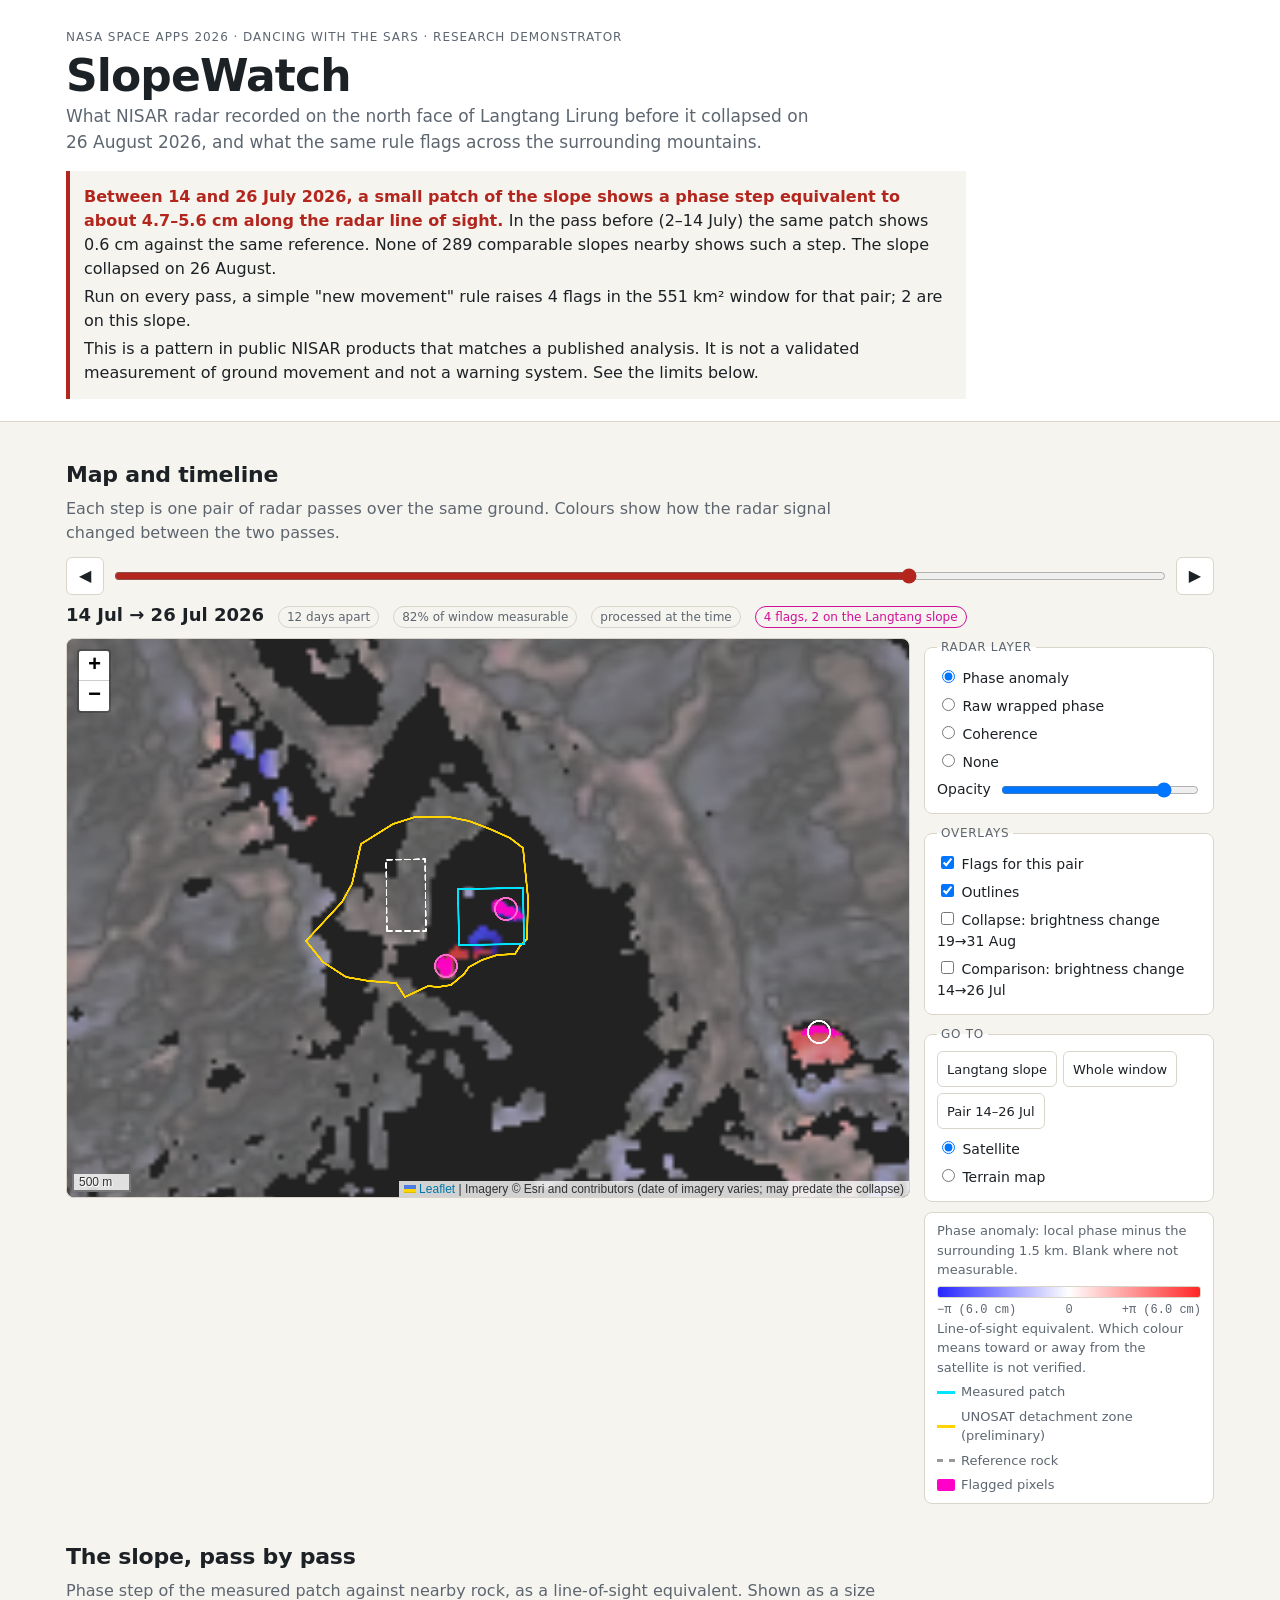
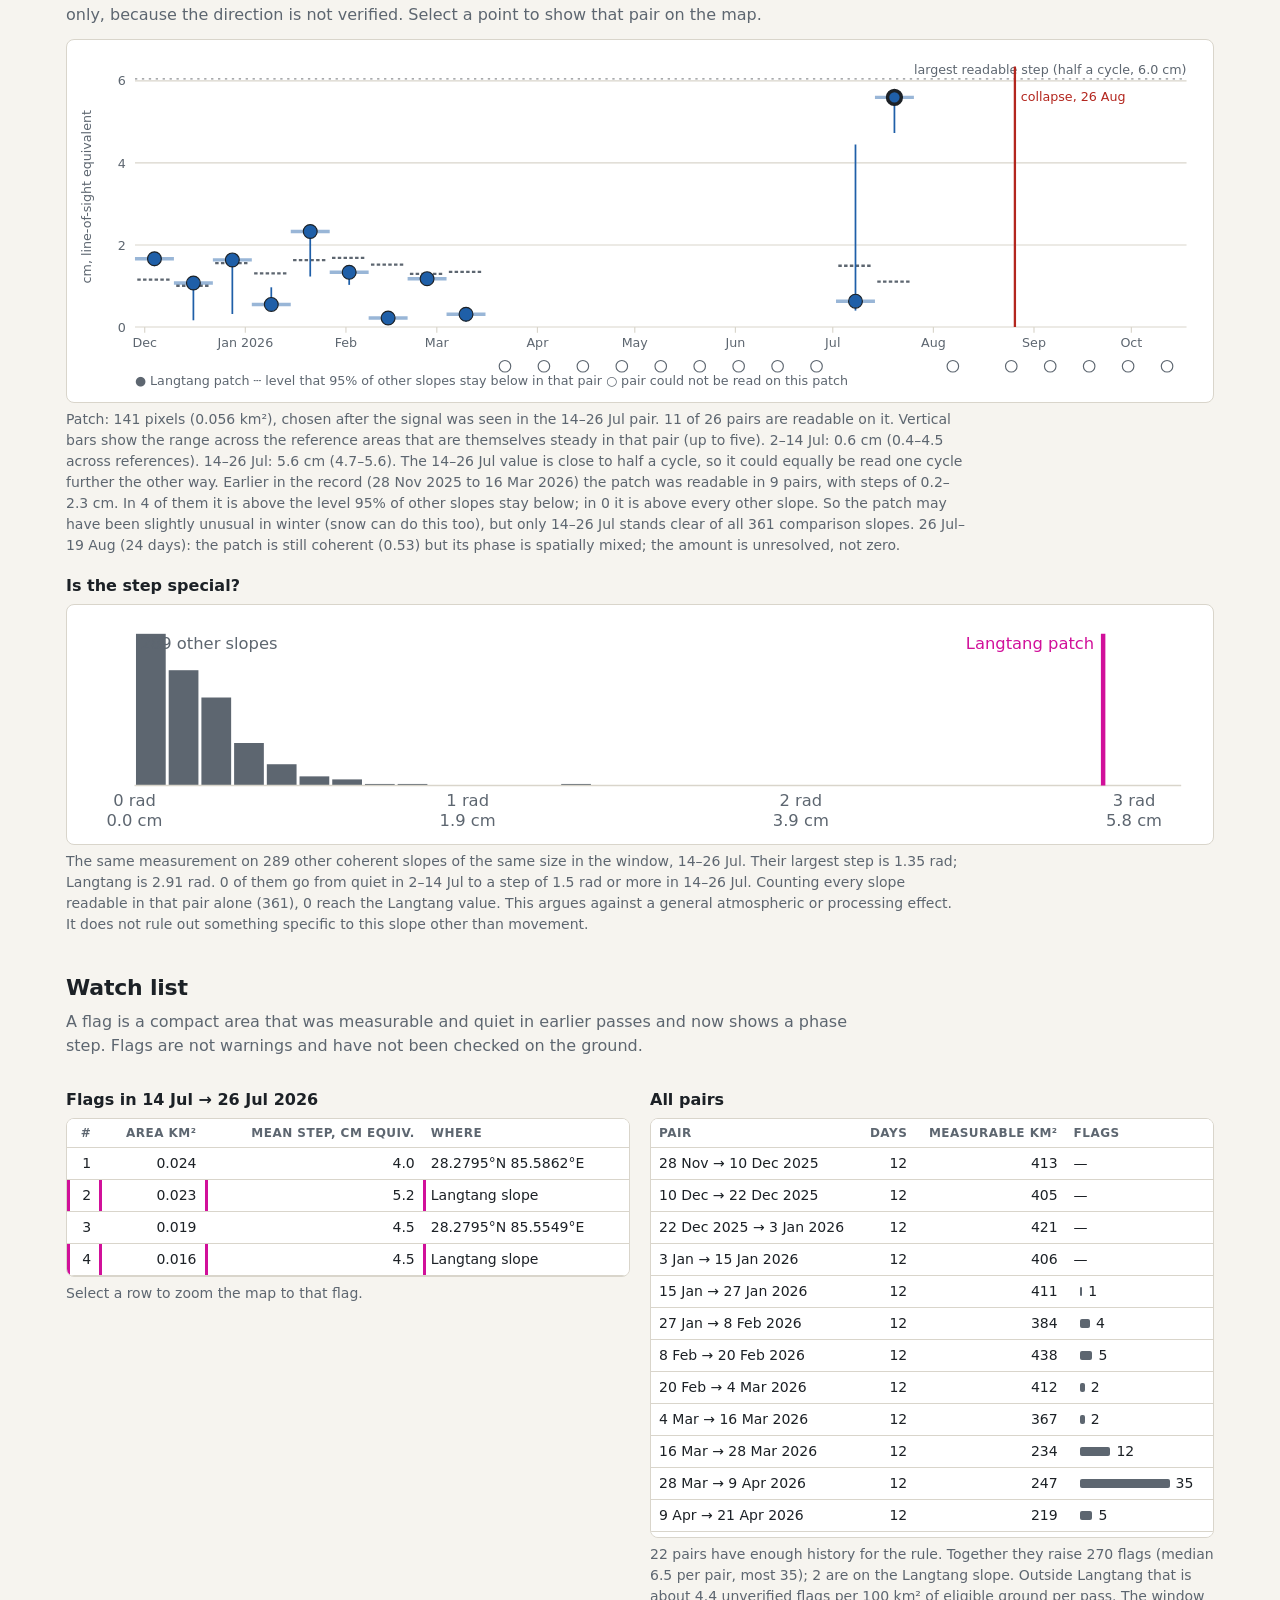
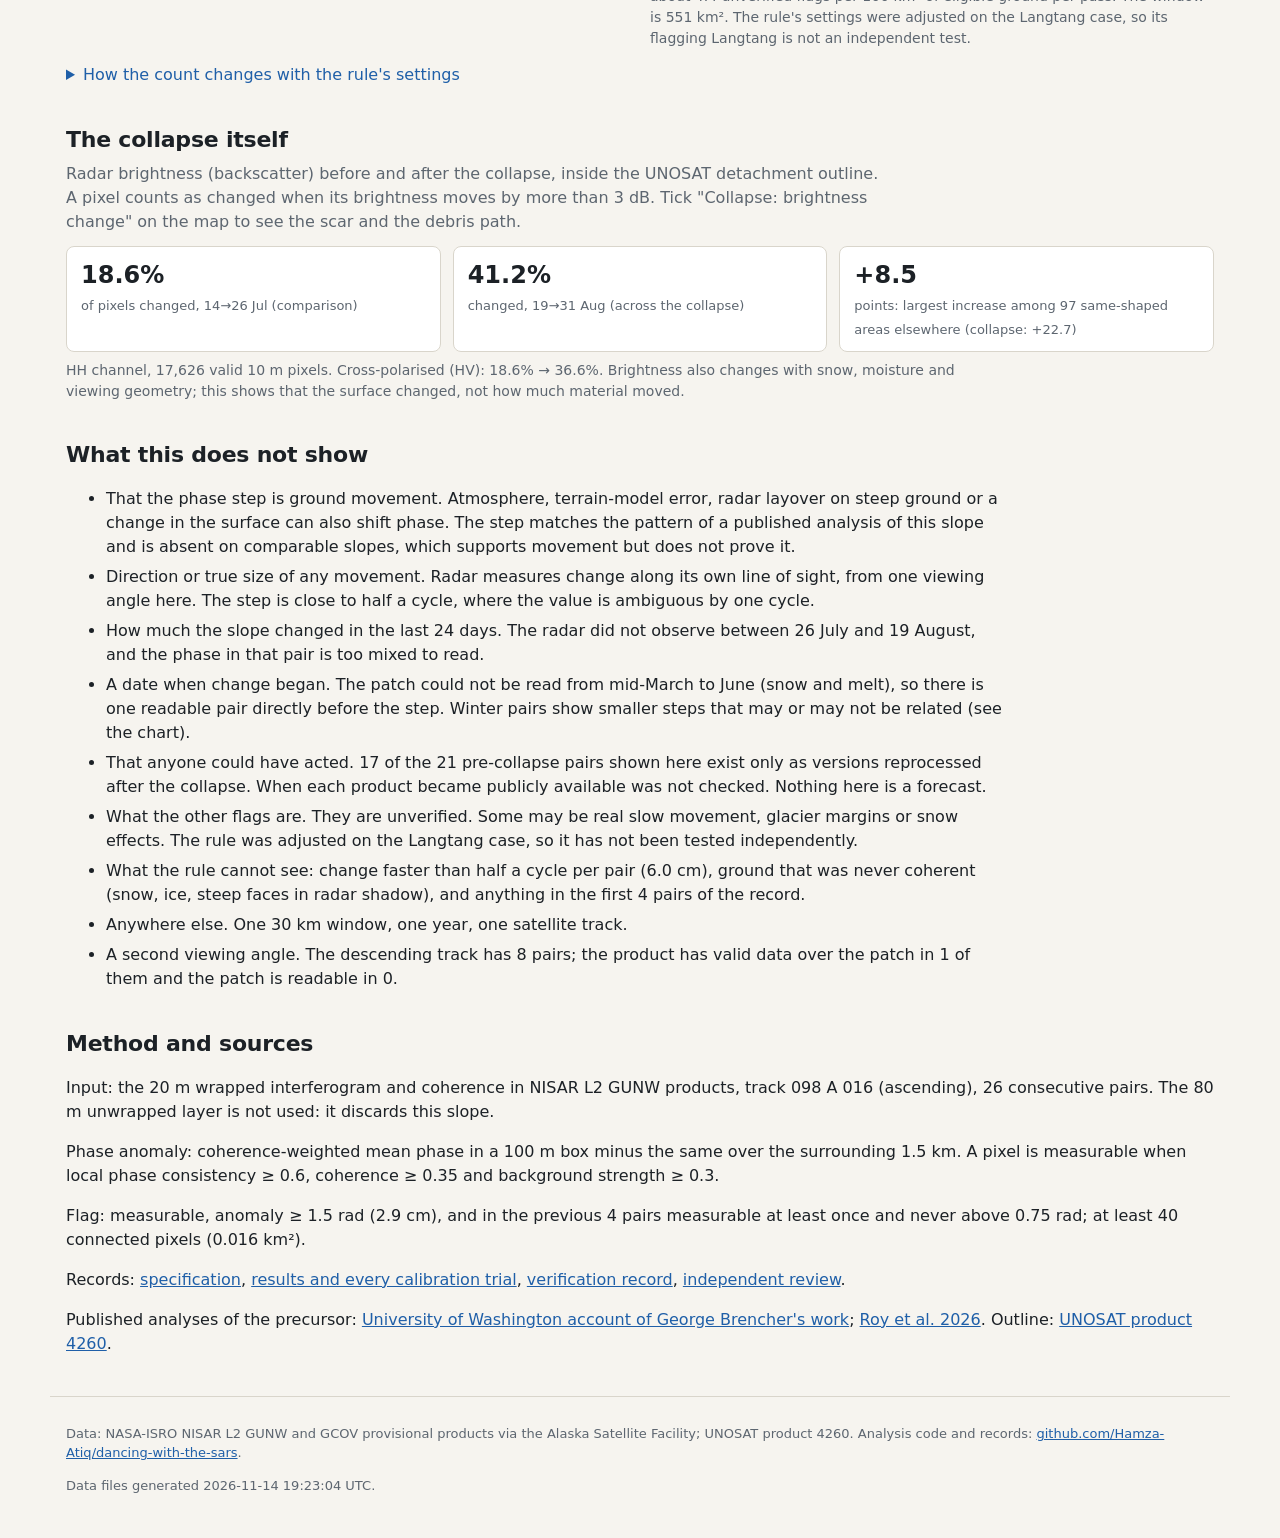
==== docs/index.html @ 4eb4ad5b "SlopeWatch: full-year build, app, results and handoff 26 ascending pairs analysed; frozen detector f" ====
<!doctype html>
<html lang="en">
<head>
<meta charset="utf-8">
<meta name="viewport" content="width=device-width, initial-scale=1">
<title>SlopeWatch — Langtang Lirung in NISAR radar</title>
<meta name="description" content="What NASA-ISRO NISAR radar recorded on the Langtang Lirung slope before the 26 August 2026 collapse, and what a simple new-movement rule flags elsewhere.">
<link rel="icon" href="data:image/svg+xml,%3Csvg xmlns=%27http://www.w3.org/2000/svg%27 viewBox=%270 0 16 16%27%3E%3Cpath d=%27M1 14 6 4l3 5 2-3 4 8z%27 fill=%27%23b3261e%27/%3E%3C/svg%3E">
<link rel="stylesheet" href="vendor/leaflet.min.css">
<link rel="stylesheet" href="style.css">
</head>
<body>
<header class="top">
  <div class="wrap">
    <p class="kicker">NASA Space Apps 2026 · Dancing with the SARs · research demonstrator</p>
    <h1>SlopeWatch</h1>
    <p class="lede">What NISAR radar recorded on the north face of Langtang Lirung before it collapsed on 26 August 2026, and what the same rule flags across the surrounding mountains.</p>
    <div id="finding" class="finding" aria-live="polite">Loading results…</div>
  </div>
</header>

<main class="wrap">
  <section aria-labelledby="map-h">
    <h2 id="map-h">Map and timeline</h2>
    <p class="hint">Each step is one pair of radar passes over the same ground. Colours show how the radar signal changed between the two passes.</p>
    <div class="timeline">
      <button id="prev" type="button" aria-label="Previous pair">◀</button>
      <input id="slider" type="range" min="0" max="0" value="0" step="1" aria-label="Radar pair">
      <button id="next" type="button" aria-label="Next pair">▶</button>
    </div>
    <div id="pairlabel" class="pairlabel"></div>
    <div class="mapgrid">
      <div id="map" role="application" aria-label="Map of the Langtang area"></div>
      <aside class="panel">
        <fieldset>
          <legend>Radar layer</legend>
          <label><input type="radio" name="layer" value="anom" checked> Phase anomaly</label>
          <label><input type="radio" name="layer" value="phase"> Raw wrapped phase</label>
          <label><input type="radio" name="layer" value="coh"> Coherence</label>
          <label><input type="radio" name="layer" value="none"> None</label>
          <label class="opacity">Opacity <input id="opacity" type="range" min="0" max="100" value="85"></label>
        </fieldset>
        <fieldset>
          <legend>Overlays</legend>
          <label><input type="checkbox" id="ov-flags" checked> Flags for this pair</label>
          <label><input type="checkbox" id="ov-outlines" checked> Outlines</label>
          <label><input type="checkbox" id="ov-event"> Collapse: brightness change 19→31 Aug</label>
          <label><input type="checkbox" id="ov-quiet"> Comparison: brightness change 14→26 Jul</label>
        </fieldset>
        <fieldset>
          <legend>Go to</legend>
          <div class="btnrow">
            <button type="button" id="go-slope">Langtang slope</button>
            <button type="button" id="go-window">Whole window</button>
            <button type="button" id="go-key">Pair 14–26 Jul</button>
          </div>
          <label><input type="radio" name="base" value="sat" checked> Satellite</label>
          <label><input type="radio" name="base" value="topo"> Terrain map</label>
        </fieldset>
        <div id="legend" class="legend"></div>
      </aside>
    </div>
  </section>

  <section aria-labelledby="chart-h">
    <h2 id="chart-h">The slope, pass by pass</h2>
    <p class="hint">Phase step of the measured patch against nearby rock, as a line-of-sight equivalent. Shown as a size only, because the direction is not verified. Select a point to show that pair on the map.</p>
    <div id="chart" class="chart"></div>
    <div id="chartnote" class="note"></div>
    <h3>Is the step special?</h3>
    <div id="controls" class="chart small"></div>
    <div id="controlsnote" class="note"></div>
  </section>

  <section aria-labelledby="watch-h">
    <h2 id="watch-h">Watch list</h2>
    <p class="hint">A flag is a compact area that was measurable and quiet in earlier passes and now shows a phase step. Flags are not warnings and have not been checked on the ground.</p>
    <div class="two">
      <div>
        <h3 id="flags-title">Flags in the selected pair</h3>
        <div id="flagtable"></div>
      </div>
      <div>
        <h3>All pairs</h3>
        <div id="yeartable"></div>
        <div id="yearsummary" class="note"></div>
      </div>
    </div>
    <details>
      <summary>How the count changes with the rule's settings</summary>
      <div id="sensitivity"></div>
    </details>
  </section>

  <section aria-labelledby="collapse-h">
    <h2 id="collapse-h">The collapse itself</h2>
    <div id="collapse"></div>
  </section>

  <section aria-labelledby="limits-h">
    <h2 id="limits-h">What this does not show</h2>
    <ul class="limits" id="limits"></ul>
  </section>

  <section aria-labelledby="method-h">
    <h2 id="method-h">Method and sources</h2>
    <div id="method"></div>
  </section>
</main>

<footer class="wrap foot">
  <p>Data: NASA-ISRO NISAR L2 GUNW and GCOV provisional products via the Alaska Satellite Facility; UNOSAT product 4260. Analysis code and records: <a href="https://github.com/Hamza-Atiq/dancing-with-the-sars">github.com/Hamza-Atiq/dancing-with-the-sars</a>.</p>
  <p id="generated"></p>
</footer>

<script src="vendor/leaflet.min.js"></script>
<script src="app.js"></script>
</body>
</html>
---- docs/style.css ----
:root {
  --bg: #f6f4ef; --card: #ffffff; --ink: #1c2126; --muted: #5d6670; --line: #d9d5cb;
  --accent: #b3261e; --accent2: #1f5fa8; --flag: #d1109a; --ok: #2c6e49; --warnbg: #fff4d6;
  --mono: ui-monospace, SFMono-Regular, Menlo, Consolas, monospace;
}
@media (prefers-color-scheme: dark) {
  :root { --bg: #14171a; --card: #1d2125; --ink: #e8e6e1; --muted: #9aa3ab; --line: #343a40;
          --accent: #ff8a80; --accent2: #7fb4f0; --flag: #ff6bd0; --ok: #7fd1a3; --warnbg: #3a3216; }
}
* { box-sizing: border-box; }
html { -webkit-text-size-adjust: 100%; }
body { margin: 0; background: var(--bg); color: var(--ink);
  font: 16px/1.5 system-ui, -apple-system, "Segoe UI", Roboto, sans-serif; }
.wrap { max-width: 1180px; margin: 0 auto; padding: 0 16px; }
.top { border-bottom: 1px solid var(--line); padding: 28px 0 22px; background: var(--card); }
.kicker { margin: 0; font-size: 12px; letter-spacing: .08em; text-transform: uppercase; color: var(--muted); }
h1 { margin: 6px 0 4px; font-size: clamp(30px, 5vw, 44px); letter-spacing: -.02em; line-height: 1.1; }
.lede { margin: 0 0 16px; max-width: 760px; color: var(--muted); font-size: 17px; }
.finding { border-left: 4px solid var(--accent); padding: 10px 14px; background: var(--bg); max-width: 900px; }
.finding strong { color: var(--accent); }
.finding p { margin: 4px 0; }
h2 { margin: 36px 0 6px; font-size: 22px; letter-spacing: -.01em; }
h3 { margin: 18px 0 6px; font-size: 16px; }
.hint { margin: 0 0 12px; color: var(--muted); max-width: 820px; }
.note { color: var(--muted); font-size: 14px; margin-top: 6px; max-width: 900px; }
a { color: var(--accent2); }

.timeline { display: flex; gap: 8px; align-items: center; }
.timeline input[type=range] { flex: 1; min-width: 0; height: 32px; accent-color: var(--accent); }
button { font: inherit; color: var(--ink); background: var(--card); border: 1px solid var(--line);
  border-radius: 6px; padding: 6px 12px; cursor: pointer; min-height: 36px; }
button:hover { border-color: var(--muted); }
button:focus-visible, input:focus-visible, summary:focus-visible, [tabindex]:focus-visible { outline: 2px solid var(--accent2); outline-offset: 2px; }
.pairlabel { margin: 6px 0 10px; font-size: 15px; display: flex; flex-wrap: wrap; gap: 6px 14px; align-items: baseline; }
.pairlabel .dates { font-weight: 650; font-size: 18px; }
.tag { font-size: 12px; padding: 1px 8px; border-radius: 999px; border: 1px solid var(--line); color: var(--muted); white-space: nowrap; }
.tag.warn { background: var(--warnbg); color: var(--ink); border-color: transparent; }
.tag.flag { border-color: var(--flag); color: var(--flag); }

.mapgrid { display: grid; grid-template-columns: minmax(0, 1fr) 290px; gap: 14px; }
#map { height: 560px; border: 1px solid var(--line); border-radius: 8px; background: #222; z-index: 0; }
.panel { display: flex; flex-direction: column; gap: 10px; }
fieldset { border: 1px solid var(--line); border-radius: 8px; padding: 8px 12px 10px; margin: 0; background: var(--card); }
legend { font-size: 12px; text-transform: uppercase; letter-spacing: .06em; color: var(--muted); padding: 0 4px; }
fieldset label { display: block; padding: 3px 0; font-size: 14px; }
.opacity { display: flex !important; align-items: center; gap: 8px; }
.opacity input { flex: 1; min-width: 0; }
.btnrow { display: flex; flex-wrap: wrap; gap: 6px; margin-bottom: 6px; }
.btnrow button { padding: 4px 9px; font-size: 13px; }
.legend { font-size: 13px; color: var(--muted); background: var(--card); border: 1px solid var(--line); border-radius: 8px; padding: 8px 12px; }
.legend .bar { height: 12px; border-radius: 3px; margin: 6px 0 3px; border: 1px solid var(--line); }
.legend .ends { display: flex; justify-content: space-between; font-family: var(--mono); font-size: 12px; }
.legend .key { display: flex; align-items: center; gap: 6px; margin-top: 5px; }
.swatch { width: 18px; height: 0; border-top: 3px solid; display: inline-block; flex: none; }
.swatch.fill { height: 12px; border: 0; border-radius: 2px; }

.chart { background: var(--card); border: 1px solid var(--line); border-radius: 8px; padding: 8px; overflow-x: auto; }
.chart svg { display: block; width: 100%; min-width: 620px; height: auto; }
.chart.small svg { min-width: 520px; }
.chart text { fill: var(--muted); font-size: 11px; font-family: system-ui, sans-serif; }
.chart .axis { stroke: var(--line); }
.chart .pt { cursor: pointer; }
.chart .pt:focus-visible { outline: 2px solid var(--accent2); }

.two { display: grid; grid-template-columns: 1fr 1fr; gap: 20px; }
table { border-collapse: collapse; width: 100%; font-size: 14px; background: var(--card); }
th, td { text-align: left; padding: 5px 8px; border-bottom: 1px solid var(--line); vertical-align: top; }
th { font-size: 12px; text-transform: uppercase; letter-spacing: .04em; color: var(--muted); font-weight: 600; }
td.num, th.num { text-align: right; font-variant-numeric: tabular-nums; }
tr.click { cursor: pointer; }
tr.click:hover td, tr.sel td { background: var(--bg); }
tr.lang td { box-shadow: inset 3px 0 0 var(--flag); }
.tablebox { max-height: 420px; overflow: auto; border: 1px solid var(--line); border-radius: 8px; }
.tablebox table th { position: sticky; top: 0; background: var(--card); }
.bar-cell { display: inline-block; height: 9px; background: var(--muted); border-radius: 2px; vertical-align: middle; margin-right: 6px; }
.bar-cell.lang { background: var(--flag); }
details { margin-top: 14px; }
summary { cursor: pointer; color: var(--accent2); }
.limits li { margin: 6px 0; max-width: 900px; }
.statrow { display: flex; flex-wrap: wrap; gap: 12px; margin: 8px 0; }
.stat { background: var(--card); border: 1px solid var(--line); border-radius: 8px; padding: 10px 14px; min-width: 150px; flex: 1; }
.stat b { display: block; font-size: 24px; font-variant-numeric: tabular-nums; }
.stat span { font-size: 13px; color: var(--muted); }
.foot { margin-top: 40px; padding-top: 14px; padding-bottom: 30px; border-top: 1px solid var(--line); color: var(--muted); font-size: 13px; }
.err { background: var(--warnbg); padding: 10px 14px; border-radius: 8px; }

@media (max-width: 860px) {
  .mapgrid { grid-template-columns: 1fr; }
  #map { height: 62vh; min-height: 340px; }
  .two { grid-template-columns: 1fr; }
  .panel { flex-direction: row; flex-wrap: wrap; }
  .panel > * { flex: 1 1 240px; }
}
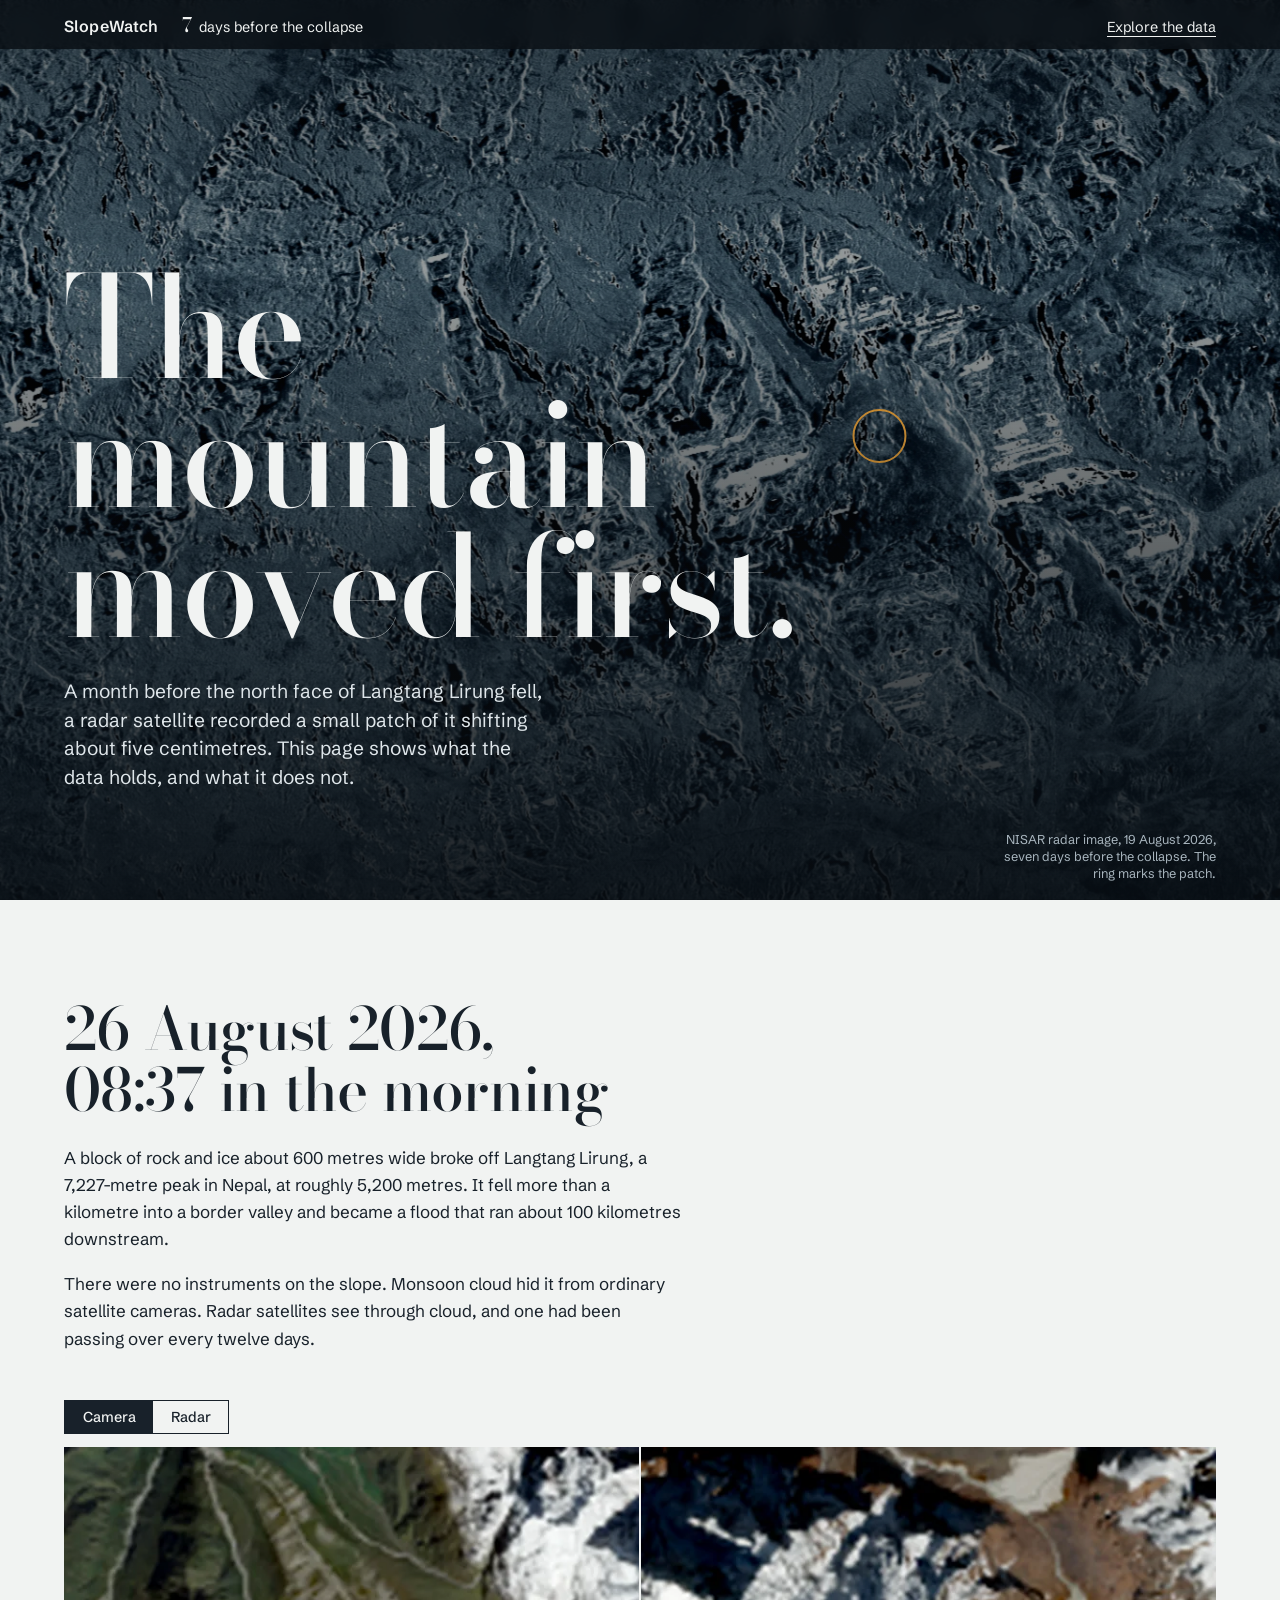
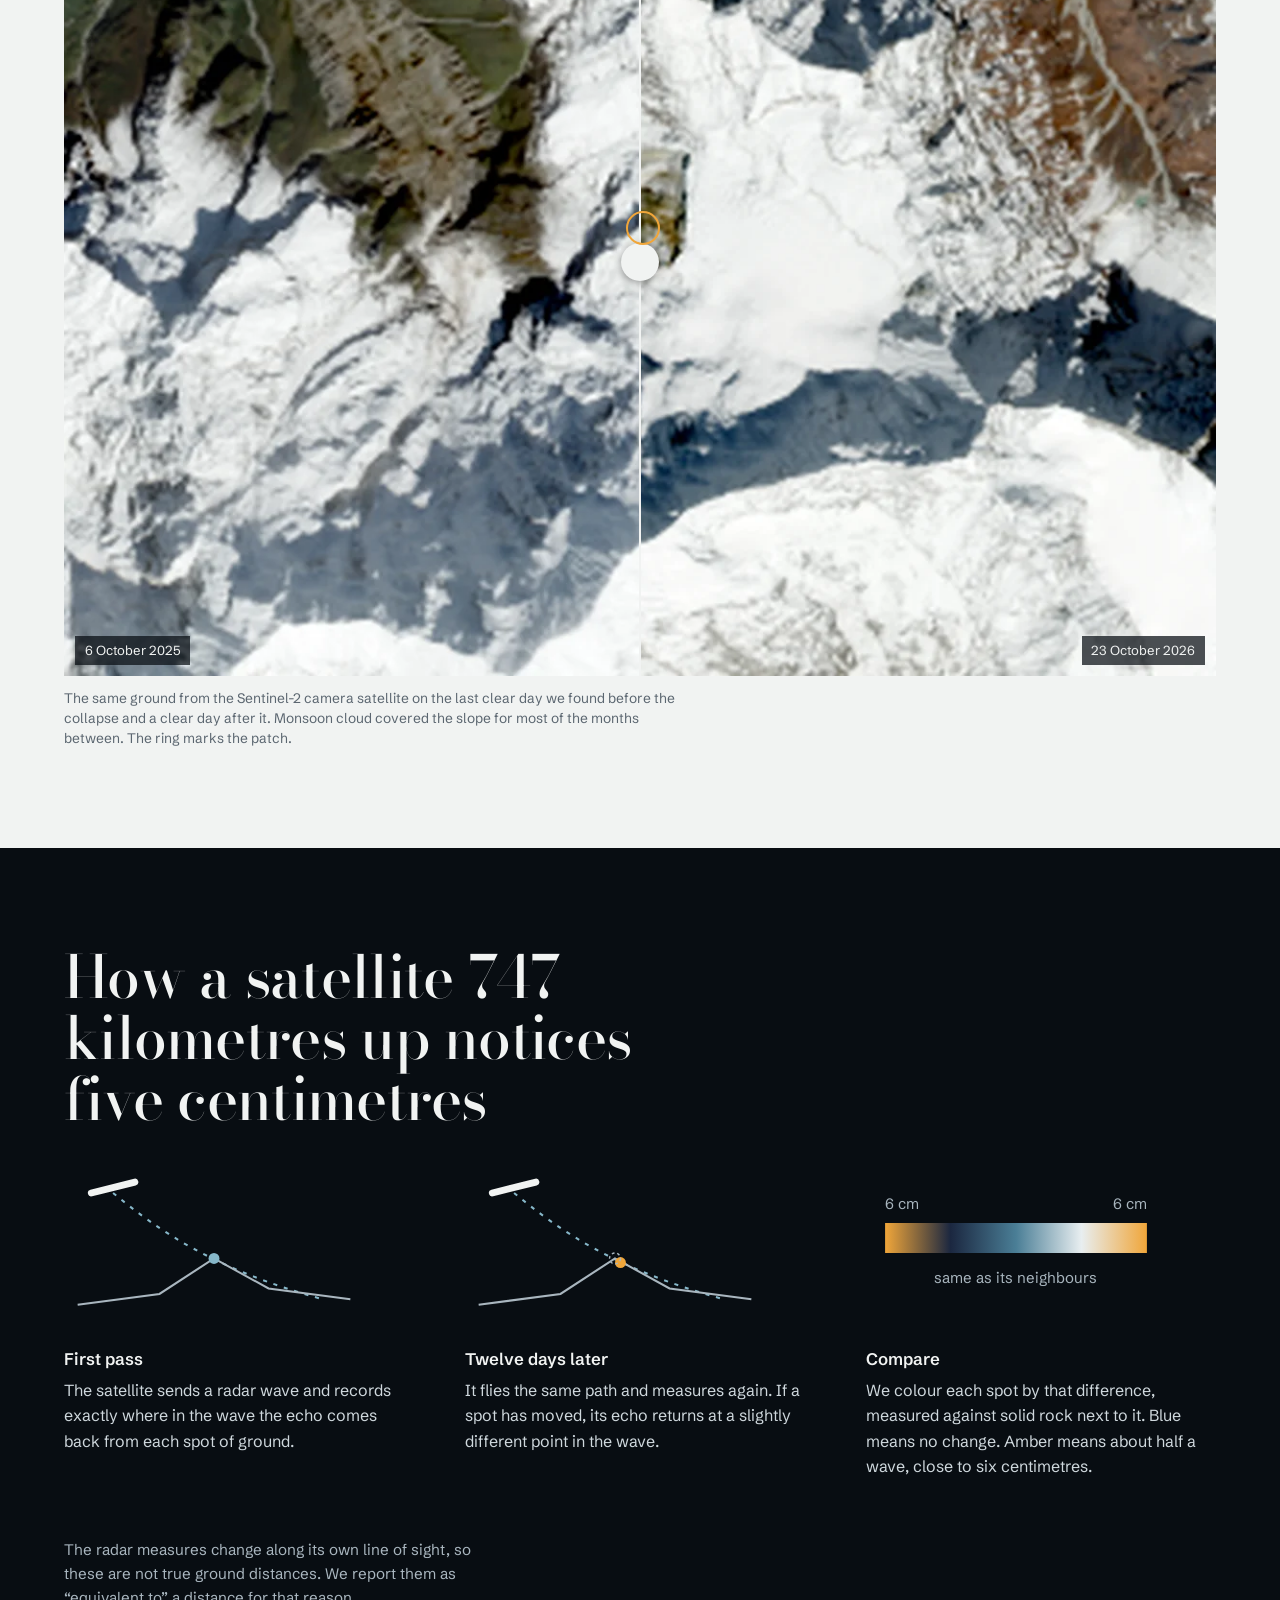
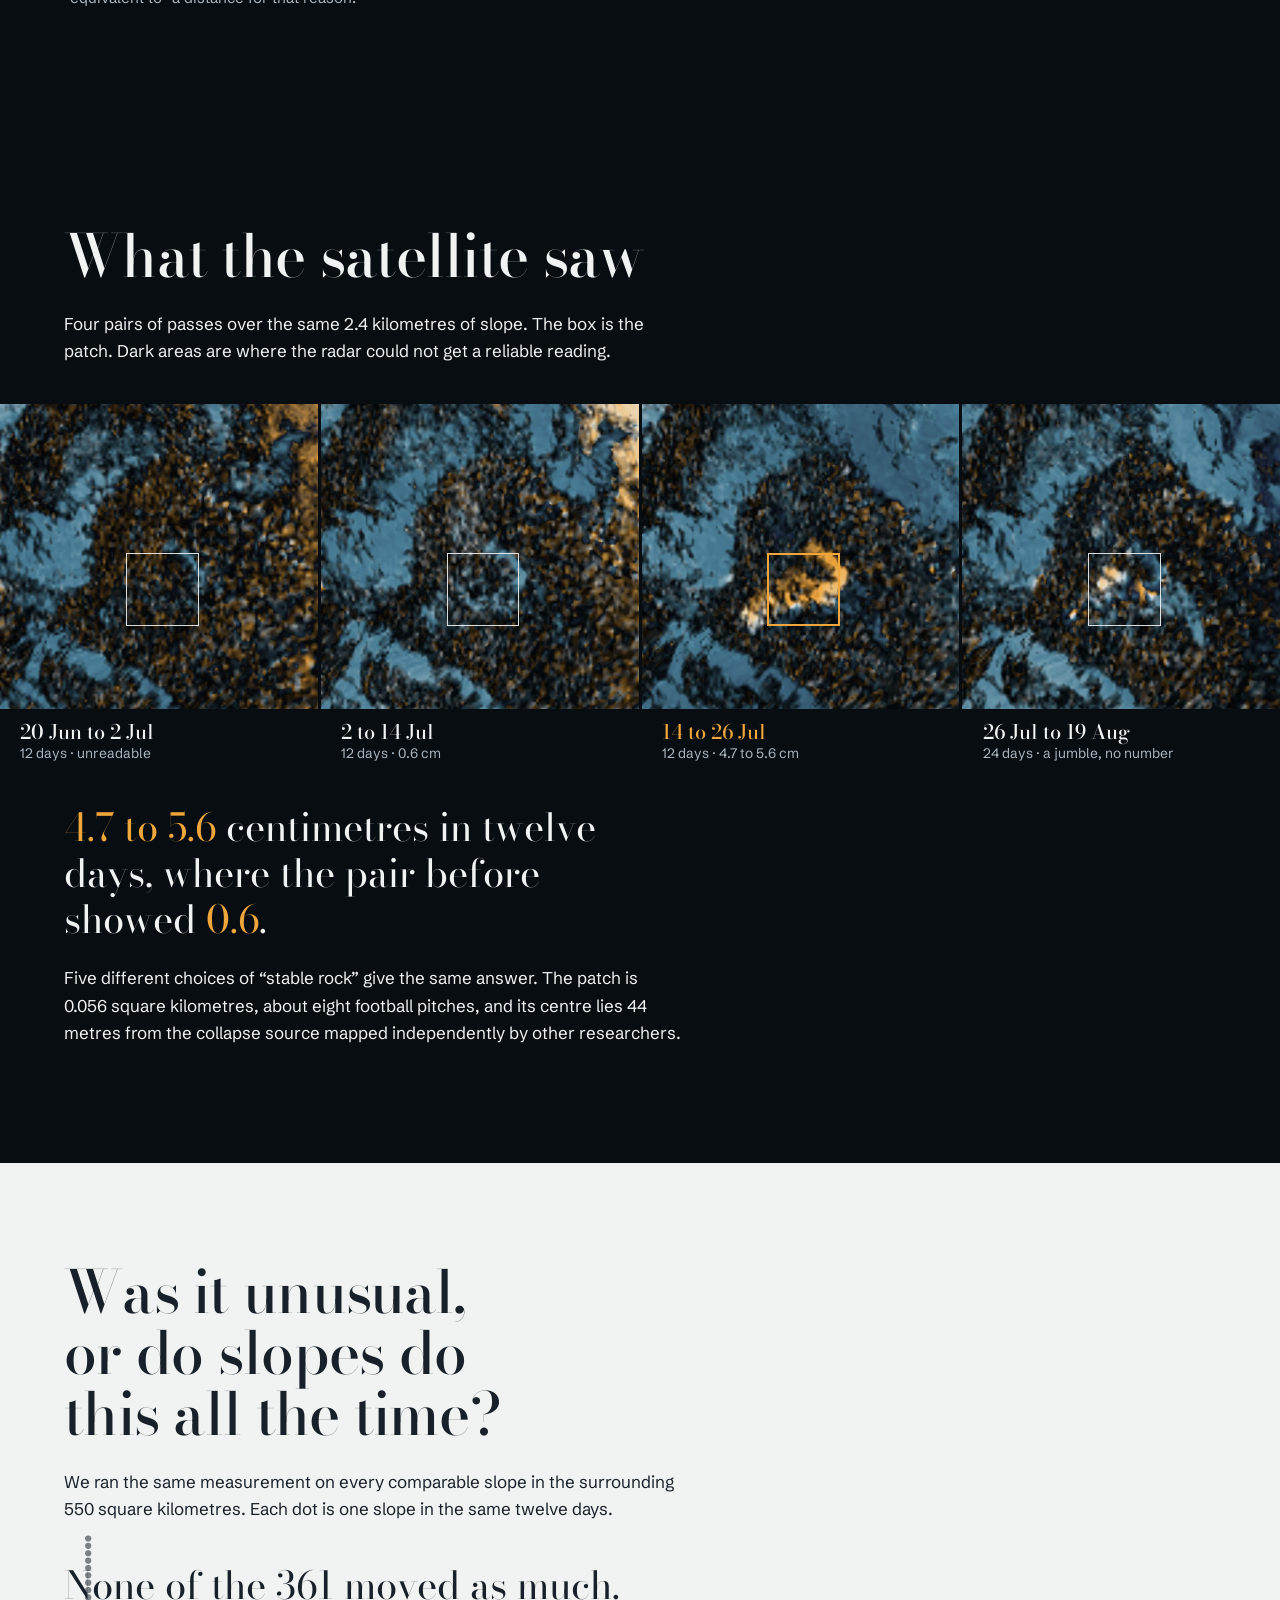
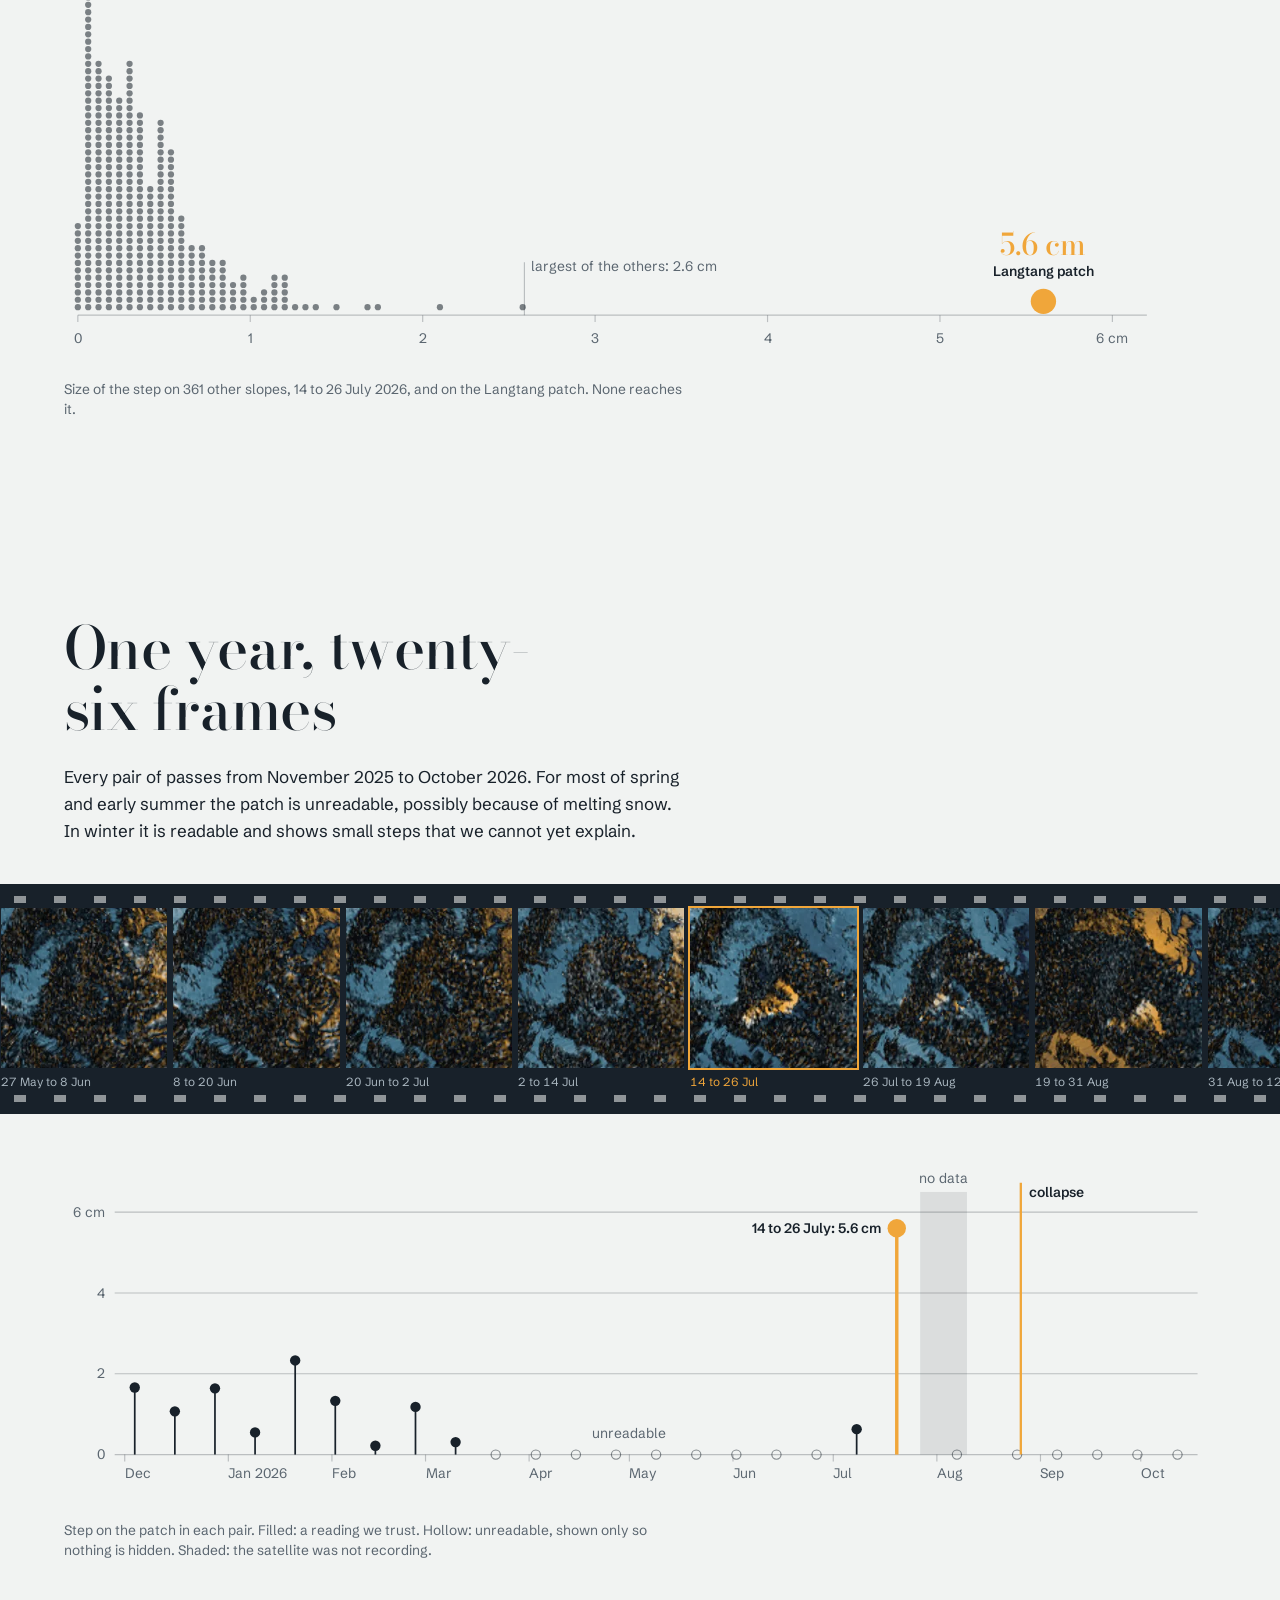
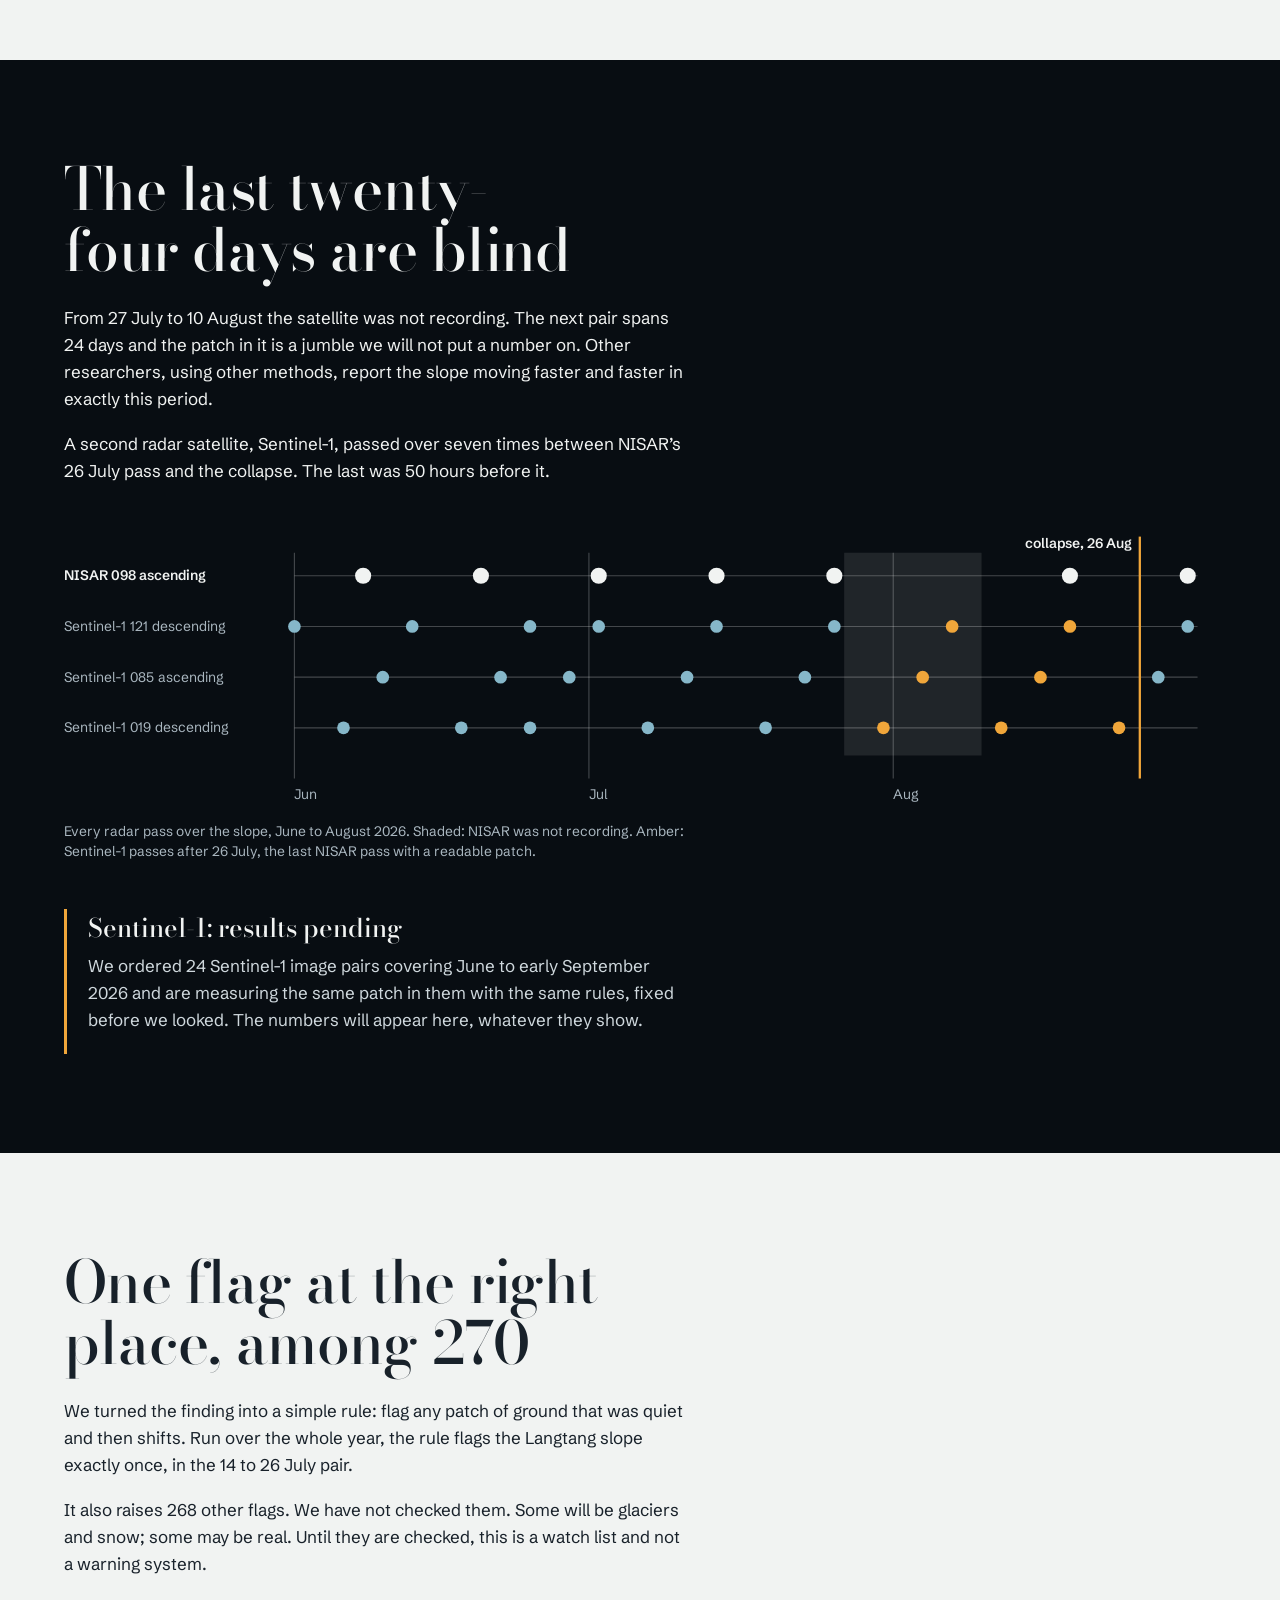
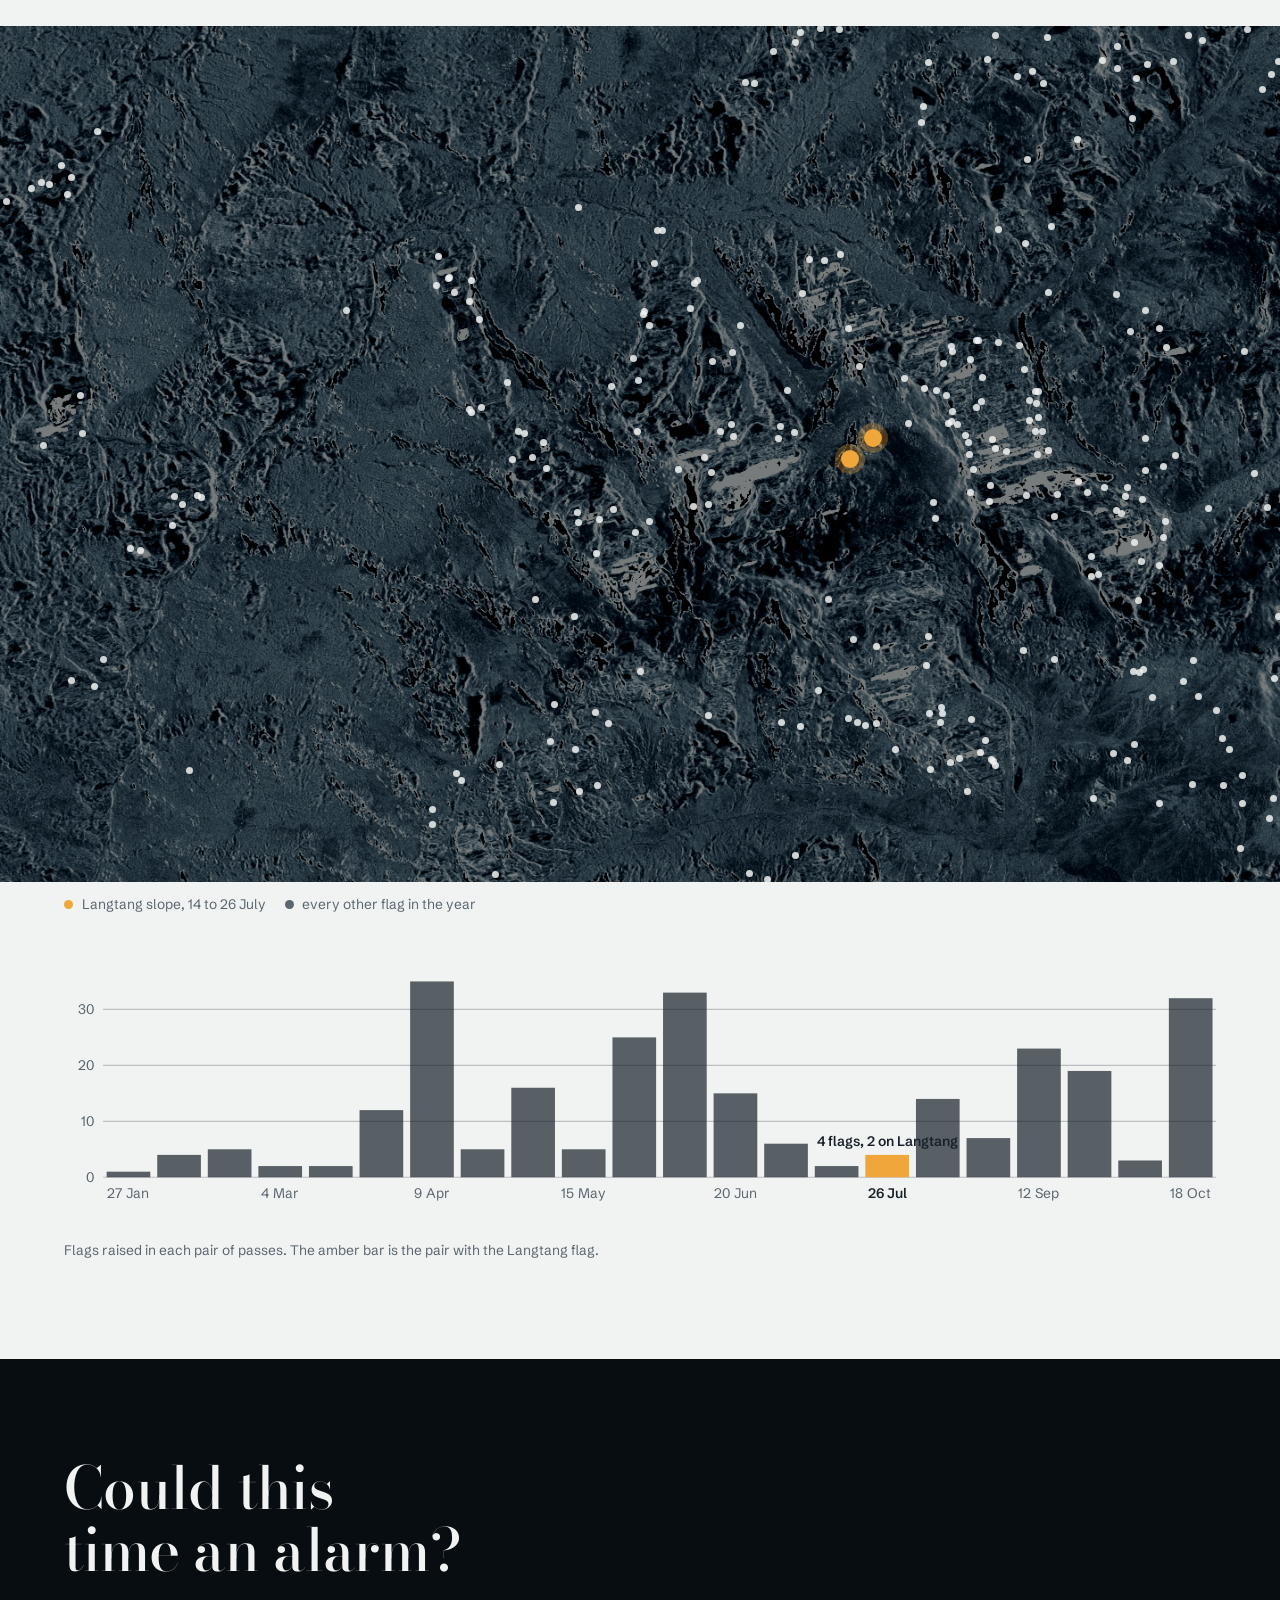
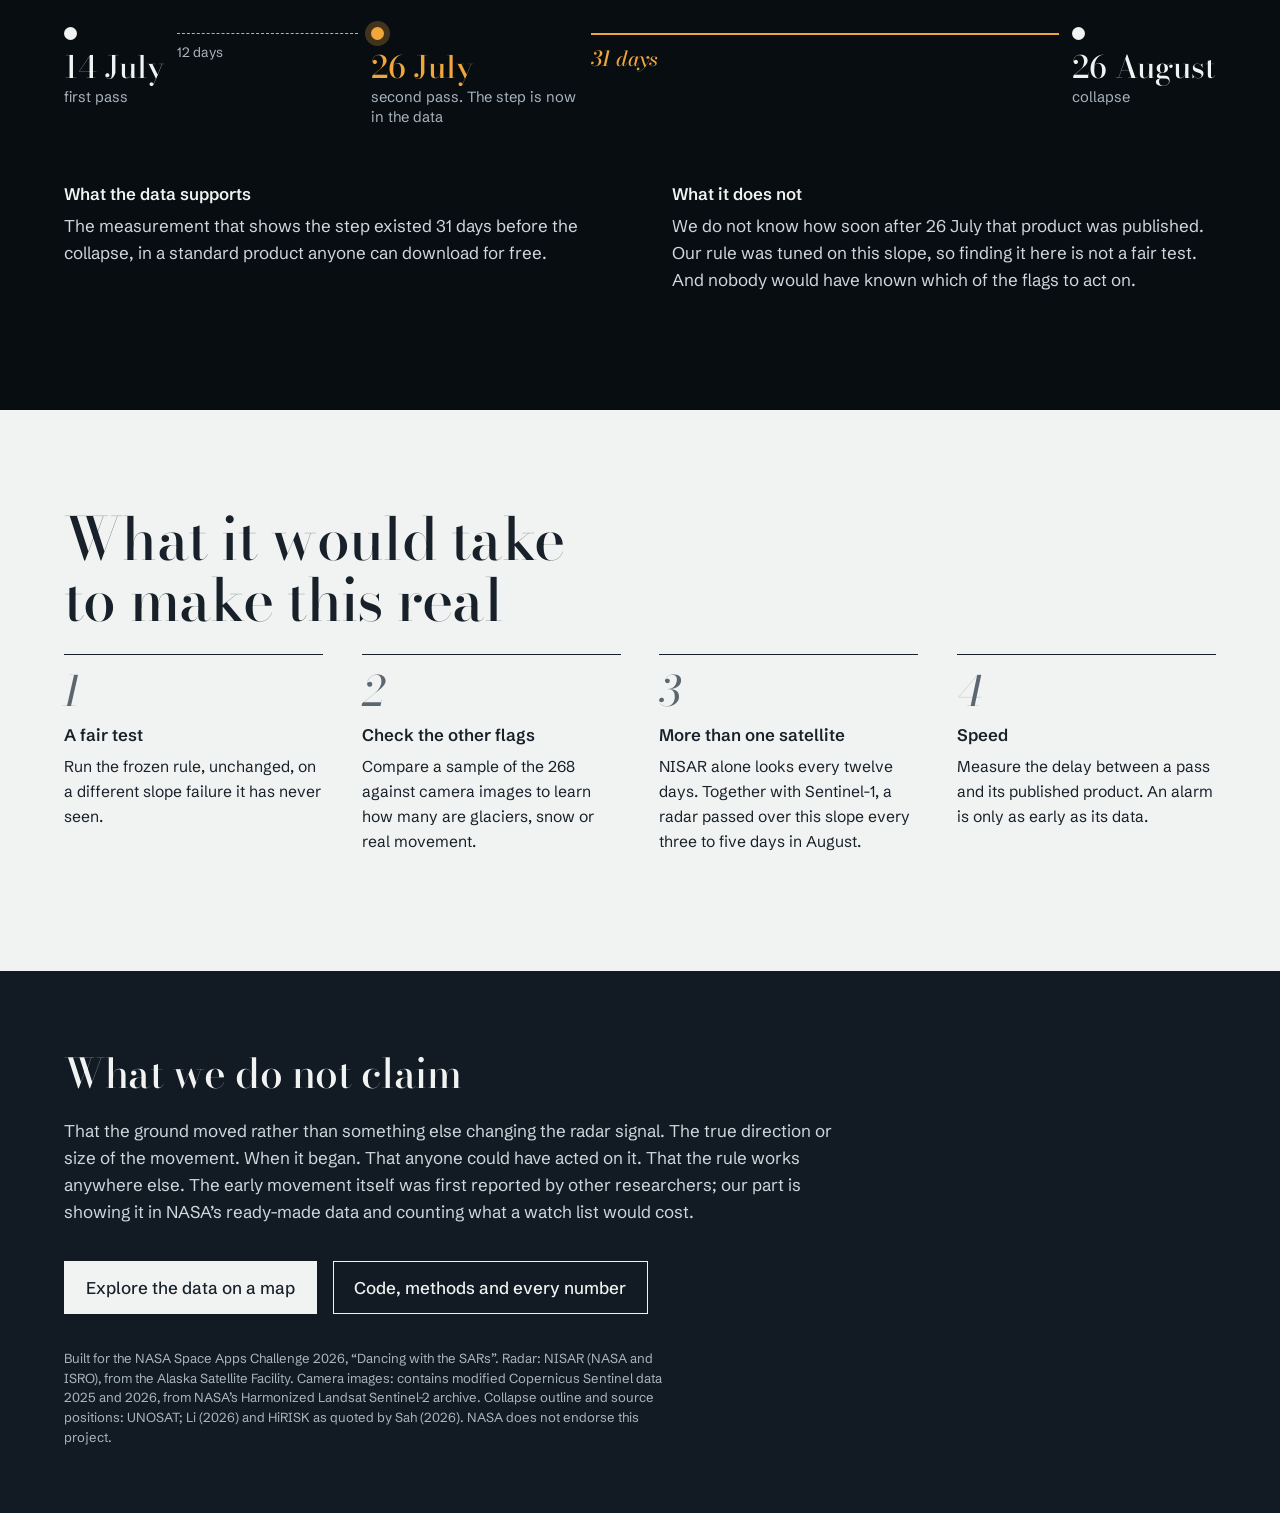
==== commit 27f5ec6f: "Add story site: cinematic front page with real radar and optical imagery - docs/index.html, story.cs" ====
--- a/docs/index.html
+++ b/docs/index.html
@@ -3,117 +3,187 @@
 <head>
 <meta charset="utf-8">
 <meta name="viewport" content="width=device-width, initial-scale=1">
-<title>SlopeWatch — Langtang Lirung in NISAR radar</title>
-<meta name="description" content="What NASA-ISRO NISAR radar recorded on the Langtang Lirung slope before the 26 August 2026 collapse, and what a simple new-movement rule flags elsewhere.">
-<link rel="icon" href="data:image/svg+xml,%3Csvg xmlns=%27http://www.w3.org/2000/svg%27 viewBox=%270 0 16 16%27%3E%3Cpath d=%27M1 14 6 4l3 5 2-3 4 8z%27 fill=%27%23b3261e%27/%3E%3C/svg%3E">
-<link rel="stylesheet" href="vendor/leaflet.min.css">
-<link rel="stylesheet" href="style.css">
+<title>SlopeWatch — the mountain moved first</title>
+<meta name="description" content="A month before Langtang Lirung collapsed on 26 August 2026, NASA-ISRO NISAR radar recorded a patch of its slope shifting about five centimetres. What the data shows, and what it does not.">
+<link rel="icon" href="data:image/svg+xml,%3Csvg xmlns=%27http://www.w3.org/2000/svg%27 viewBox=%270 0 16 16%27%3E%3Cpath d=%27M1 14 6 4l3 5 2-3 4 8z%27 fill=%27%23f0a63a%27/%3E%3C/svg%3E">
+<link rel="preconnect" href="https://fonts.googleapis.com">
+<link rel="preconnect" href="https://fonts.gstatic.com" crossorigin>
+<link href="https://fonts.googleapis.com/css2?family=Bodoni+Moda:ital,opsz,wght@0,6..96,400..700;1,6..96,400..600&family=Schibsted+Grotesk:wght@400;500;600&display=swap" rel="stylesheet">
+<link rel="stylesheet" href="story.css">
 </head>
 <body>
-<header class="top">
-  <div class="wrap">
-    <p class="kicker">NASA Space Apps 2026 · Dancing with the SARs · research demonstrator</p>
-    <h1>SlopeWatch</h1>
-    <p class="lede">What NISAR radar recorded on the north face of Langtang Lirung before it collapsed on 26 August 2026, and what the same rule flags across the surrounding mountains.</p>
-    <div id="finding" class="finding" aria-live="polite">Loading results…</div>
-  </div>
+
+<header class="bar" id="bar">
+  <a class="bar-name" href="#top">SlopeWatch</a>
+  <p class="bar-clock" aria-live="off"><span id="clock-n">271</span> <span id="clock-t">days before the collapse</span></p>
+  <a class="bar-link" href="explore.html">Explore the data</a>
 </header>
 
-<main class="wrap">
-  <section aria-labelledby="map-h">
-    <h2 id="map-h">Map and timeline</h2>
-    <p class="hint">Each step is one pair of radar passes over the same ground. Colours show how the radar signal changed between the two passes.</p>
-    <div class="timeline">
-      <button id="prev" type="button" aria-label="Previous pair">◀</button>
-      <input id="slider" type="range" min="0" max="0" value="0" step="1" aria-label="Radar pair">
-      <button id="next" type="button" aria-label="Next pair">▶</button>
+<main id="top">
+
+<section class="hero" data-day="7" data-label="days before the collapse">
+  <div class="hero-img" id="hero-img">
+    <img src="story/radar_wide.webp" alt="Radar image of the mountains around Langtang Lirung, Nepal, taken by the NISAR satellite on 19 August 2026." width="2868" height="1919">
+    <span class="mark" id="hero-mark" aria-hidden="true"></span>
+  </div>
+  <div class="hero-text">
+    <h1>The mountain<br>moved first.</h1>
+    <p class="hero-lede">A month before the north face of Langtang Lirung fell, a radar satellite recorded a small patch of it shifting about five centimetres. This page shows what the data holds, and what it does not.</p>
+  </div>
+  <p class="credit">NISAR radar image, 19 August 2026, seven days before the collapse. The ring marks the patch.</p>
+</section>
+
+<section class="sheet" data-day="0" data-label="days. 26 August 2026, 08:37">
+  <div class="col">
+    <h2>26 August 2026, 08:37 in the morning</h2>
+    <p>A block of rock and ice about 600 metres wide broke off Langtang Lirung, a 7,227-metre peak in Nepal, at roughly 5,200 metres. It fell more than a kilometre into a border valley and became a flood that ran about 100 kilometres downstream.</p>
+    <p>There were no instruments on the slope. Monsoon cloud hid it from ordinary satellite cameras. Radar satellites see through cloud, and one had been passing over every twelve days.</p>
+  </div>
+  <figure class="compare-wrap">
+    <div class="tabs" role="tablist" aria-label="Image type">
+      <button role="tab" aria-selected="true" data-kind="optical">Camera</button>
+      <button role="tab" aria-selected="false" data-kind="radar">Radar</button>
     </div>
-    <div id="pairlabel" class="pairlabel"></div>
-    <div class="mapgrid">
-      <div id="map" role="application" aria-label="Map of the Langtang area"></div>
-      <aside class="panel">
-        <fieldset>
-          <legend>Radar layer</legend>
-          <label><input type="radio" name="layer" value="anom" checked> Phase anomaly</label>
-          <label><input type="radio" name="layer" value="phase"> Raw wrapped phase</label>
-          <label><input type="radio" name="layer" value="coh"> Coherence</label>
-          <label><input type="radio" name="layer" value="none"> None</label>
-          <label class="opacity">Opacity <input id="opacity" type="range" min="0" max="100" value="85"></label>
-        </fieldset>
-        <fieldset>
-          <legend>Overlays</legend>
-          <label><input type="checkbox" id="ov-flags" checked> Flags for this pair</label>
-          <label><input type="checkbox" id="ov-outlines" checked> Outlines</label>
-          <label><input type="checkbox" id="ov-event"> Collapse: brightness change 19→31 Aug</label>
-          <label><input type="checkbox" id="ov-quiet"> Comparison: brightness change 14→26 Jul</label>
-        </fieldset>
-        <fieldset>
-          <legend>Go to</legend>
-          <div class="btnrow">
-            <button type="button" id="go-slope">Langtang slope</button>
-            <button type="button" id="go-window">Whole window</button>
-            <button type="button" id="go-key">Pair 14–26 Jul</button>
-          </div>
-          <label><input type="radio" name="base" value="sat" checked> Satellite</label>
-          <label><input type="radio" name="base" value="topo"> Terrain map</label>
-        </fieldset>
-        <div id="legend" class="legend"></div>
-      </aside>
+    <div class="compare" id="compare">
+      <img id="cmp-b" src="story/optical_after.webp" alt="" width="1200" height="864">
+      <div class="compare-top" id="cmp-clip"><img id="cmp-a" src="story/optical_before.webp" alt="" width="1200" height="864"></div>
+      <span class="compare-line" id="cmp-line" aria-hidden="true"></span>
+      <span class="mark small" id="cmp-mark" aria-hidden="true"></span>
+      <span class="tag tag-l" id="cmp-la"></span><span class="tag tag-r" id="cmp-lb"></span>
+      <input type="range" min="0" max="100" value="50" id="cmp-range" aria-label="Slide between the earlier and later image">
     </div>
-  </section>
+    <figcaption id="cmp-cap"></figcaption>
+  </figure>
+</section>
 
-  <section aria-labelledby="chart-h">
-    <h2 id="chart-h">The slope, pass by pass</h2>
-    <p class="hint">Phase step of the measured patch against nearby rock, as a line-of-sight equivalent. Shown as a size only, because the direction is not verified. Select a point to show that pair on the map.</p>
-    <div id="chart" class="chart"></div>
-    <div id="chartnote" class="note"></div>
-    <h3>Is the step special?</h3>
-    <div id="controls" class="chart small"></div>
-    <div id="controlsnote" class="note"></div>
-  </section>
+<section class="sheet dark" data-day="43" data-label="days before the collapse">
+  <div class="col">
+    <h2>How a satellite 747 kilometres up notices five centimetres</h2>
+  </div>
+  <ol class="steps">
+    <li>
+      <svg viewBox="0 0 220 120" role="img" aria-label="A satellite sends a radar wave to the ground and records the echo."><path d="M20 22 L52 14" class="s-sat"/><path d="M36 22 C70 50 110 78 190 100" class="s-wave"/><path d="M10 104 L70 96 L110 70 L150 92 L210 100" class="s-ground"/><circle cx="110" cy="70" r="4" class="s-dot"/></svg>
+      <h3>First pass</h3>
+      <p>The satellite sends a radar wave and records exactly where in the wave the echo comes back from each spot of ground.</p>
+    </li>
+    <li>
+      <svg viewBox="0 0 220 120" role="img" aria-label="Twelve days later the satellite repeats the same measurement."><path d="M20 22 L52 14" class="s-sat"/><path d="M36 22 C70 50 110 78 190 100" class="s-wave"/><path d="M10 104 L70 96 L110 70 L150 92 L210 100" class="s-ground"/><circle cx="114" cy="73" r="4" class="s-dot hot"/><circle cx="110" cy="70" r="4" class="s-ghost"/></svg>
+      <h3>Twelve days later</h3>
+      <p>It flies the same path and measures again. If a spot has moved, its echo returns at a slightly different point in the wave.</p>
+    </li>
+    <li>
+      <svg viewBox="0 0 220 120" role="img" aria-label="A colour scale: blue for no change, amber for half a wave of change."><defs><linearGradient id="cyc" x1="0" x2="1"><stop offset="0" stop-color="#f0a63a"/><stop offset=".25" stop-color="#1b2740"/><stop offset=".5" stop-color="#4a7e96"/><stop offset=".75" stop-color="#e8eef0"/><stop offset="1" stop-color="#f0a63a"/></linearGradient></defs><rect x="14" y="44" width="192" height="22" fill="url(#cyc)"/><text x="110" y="88" text-anchor="middle" class="s-t">same as its neighbours</text><text x="14" y="34" class="s-t">6 cm</text><text x="206" y="34" text-anchor="end" class="s-t">6 cm</text></svg>
+      <h3>Compare</h3>
+      <p>We colour each spot by that difference, measured against solid rock next to it. Blue means no change. Amber means about half a wave, close to six centimetres.</p>
+    </li>
+  </ol>
+  <p class="aside col">The radar measures change along its own line of sight, so these are not true ground distances. We report them as “equivalent to” a distance for that reason.</p>
+</section>
 
-  <section aria-labelledby="watch-h">
-    <h2 id="watch-h">Watch list</h2>
-    <p class="hint">A flag is a compact area that was measurable and quiet in earlier passes and now shows a phase step. Flags are not warnings and have not been checked on the ground.</p>
-    <div class="two">
-      <div>
-        <h3 id="flags-title">Flags in the selected pair</h3>
-        <div id="flagtable"></div>
-      </div>
-      <div>
-        <h3>All pairs</h3>
-        <div id="yeartable"></div>
-        <div id="yearsummary" class="note"></div>
-      </div>
+<section class="sheet dark flush" data-day="31" data-label="days before the collapse">
+  <div class="col">
+    <h2>What the satellite saw</h2>
+    <p>Four pairs of passes over the same 2.4 kilometres of slope. The box is the patch. Dark areas are where the radar could not get a reliable reading.</p>
+  </div>
+  <div class="panels" id="panels"></div>
+  <div class="col">
+    <p class="big"><span id="k-cm">4.7 to 5.6</span> centimetres in twelve days, where the pair before showed <span id="k-prev">0.6</span>.</p>
+    <p>Five different choices of “stable rock” give the same answer. The patch is 0.056 square kilometres, about eight football pitches, and its centre lies 44 metres from the collapse source mapped independently by other researchers.</p>
+  </div>
+</section>
+
+<section class="sheet" data-day="31" data-label="days before the collapse">
+  <div class="col">
+    <h2>Was it unusual, or do slopes do this all the time?</h2>
+    <p>We ran the same measurement on every comparable slope in the surrounding 550 square kilometres. Each dot is one slope in the same twelve days.</p>
+    <p class="big">None of the 361 moved as much.</p>
+  </div>
+  <figure class="chart"><div id="ch-controls"></div>
+    <figcaption>Size of the step on 361 other slopes, 14 to 26 July 2026, and on the Langtang patch. None reaches it.</figcaption></figure>
+</section>
+
+<section class="sheet" data-day="271" data-label="days of radar passes">
+  <div class="col">
+    <h2>One year, twenty-six frames</h2>
+    <p>Every pair of passes from November 2025 to October 2026. For most of spring and early summer the patch is unreadable, possibly because of melting snow. In winter it is readable and shows small steps that we cannot yet explain.</p>
+  </div>
+  <div class="strip" id="strip" tabindex="0" aria-label="Film strip of the slope in every radar pair"></div>
+  <figure class="chart"><div id="ch-year"></div>
+    <figcaption>Step on the patch in each pair. Filled: a reading we trust. Hollow: unreadable, shown only so nothing is hidden. Shaded: the satellite was not recording.</figcaption></figure>
+</section>
+
+<section class="sheet dark" data-day="24" data-label="days before the collapse">
+  <div class="col">
+    <h2>The last twenty-four days are blind</h2>
+    <p>From 27 July to 10 August the satellite was not recording. The next pair spans 24 days and the patch in it is a jumble we will not put a number on. Other researchers, using other methods, report the slope moving faster and faster in exactly this period.</p>
+    <p>A second radar satellite, Sentinel-1, passed over seven times between NISAR’s 26 July pass and the collapse. The last was 50 hours before it.</p>
+  </div>
+  <figure class="chart"><div id="ch-passes"></div>
+    <figcaption>Every radar pass over the slope, June to August 2026. Shaded: NISAR was not recording. Amber: Sentinel-1 passes after 26 July, the last NISAR pass with a readable patch.</figcaption></figure>
+  <div class="slot col" id="s1-slot"></div>
+</section>
+
+<section class="sheet flush" data-day="31" data-label="days before the collapse">
+  <div class="col">
+    <h2>One flag at the right place, among 270</h2>
+    <p>We turned the finding into a simple rule: flag any patch of ground that was quiet and then shifts. Run over the whole year, the rule flags the Langtang slope exactly once, in the 14 to 26 July pair.</p>
+    <p>It also raises 268 other flags. We have not checked them. Some will be glaciers and snow; some may be real. Until they are checked, this is a watch list and not a warning system.</p>
+  </div>
+  <figure class="flagmap">
+    <div class="flagmap-img" id="flagmap"><img src="story/radar_wide.webp" alt="Radar image of the study area with every flag marked." width="2868" height="1919" loading="lazy"></div>
+    <figcaption><span class="lkey hot"></span> Langtang slope, 14 to 26 July <span class="lkey"></span> every other flag in the year</figcaption>
+  </figure>
+  <figure class="chart"><div id="ch-flags"></div>
+    <figcaption>Flags raised in each pair of passes. The amber bar is the pair with the Langtang flag.</figcaption></figure>
+</section>
+
+<section class="sheet dark" data-day="31" data-label="days before the collapse">
+  <div class="col">
+    <h2>Could this time an alarm?</h2>
+  </div>
+  <div class="timeline" id="tl">
+    <div class="tl-row">
+      <div class="tl-pt"><b>14 July</b><span>first pass</span></div>
+      <div class="tl-gap"><i>12 days</i></div>
+      <div class="tl-pt hot"><b>26 July</b><span>second pass. The step is now in the data</span></div>
+      <div class="tl-gap long"><i>31 days</i></div>
+      <div class="tl-pt"><b>26 August</b><span>collapse</span></div>
     </div>
-    <details>
-      <summary>How the count changes with the rule's settings</summary>
-      <div id="sensitivity"></div>
-    </details>
-  </section>
+  </div>
+  <div class="two">
+    <div>
+      <h3>What the data supports</h3>
+      <p>The measurement that shows the step existed 31 days before the collapse, in a standard product anyone can download for free.</p>
+    </div>
+    <div>
+      <h3>What it does not</h3>
+      <p>We do not know how soon after 26 July that product was published. Our rule was tuned on this slope, so finding it here is not a fair test. And nobody would have known which of the flags to act on.</p>
+    </div>
+  </div>
+</section>
 
-  <section aria-labelledby="collapse-h">
-    <h2 id="collapse-h">The collapse itself</h2>
-    <div id="collapse"></div>
-  </section>
+<section class="sheet" data-day="0" data-label="days. What comes next">
+  <div class="col">
+    <h2>What it would take to make this real</h2>
+  </div>
+  <ol class="next">
+    <li><h3>A fair test</h3><p>Run the frozen rule, unchanged, on a different slope failure it has never seen.</p></li>
+    <li><h3>Check the other flags</h3><p>Compare a sample of the 268 against camera images to learn how many are glaciers, snow or real movement.</p></li>
+    <li><h3>More than one satellite</h3><p>NISAR alone looks every twelve days. Together with Sentinel-1, a radar passed over this slope every three to five days in August.</p></li>
+    <li><h3>Speed</h3><p>Measure the delay between a pass and its published product. An alarm is only as early as its data.</p></li>
+  </ol>
+</section>
 
-  <section aria-labelledby="limits-h">
-    <h2 id="limits-h">What this does not show</h2>
-    <ul class="limits" id="limits"></ul>
-  </section>
-
-  <section aria-labelledby="method-h">
-    <h2 id="method-h">Method and sources</h2>
-    <div id="method"></div>
-  </section>
-</main>
-
-<footer class="wrap foot">
-  <p>Data: NASA-ISRO NISAR L2 GUNW and GCOV provisional products via the Alaska Satellite Facility; UNOSAT product 4260. Analysis code and records: <a href="https://github.com/Hamza-Atiq/dancing-with-the-sars">github.com/Hamza-Atiq/dancing-with-the-sars</a>.</p>
-  <p id="generated"></p>
+<footer class="foot">
+  <div class="col wide">
+    <h2>What we do not claim</h2>
+    <p>That the ground moved rather than something else changing the radar signal. The true direction or size of the movement. When it began. That anyone could have acted on it. That the rule works anywhere else. The early movement itself was first reported by other researchers; our part is showing it in NASA’s ready-made data and counting what a watch list would cost.</p>
+    <p class="links"><a href="explore.html">Explore the data on a map</a><a href="https://github.com/Hamza-Atiq/dancing-with-the-sars">Code, methods and every number</a></p>
+    <p class="fine">Built for the NASA Space Apps Challenge 2026, “Dancing with the SARs”. Radar: NISAR (NASA and ISRO), from the Alaska Satellite Facility. Camera images: contains modified Copernicus Sentinel data 2025 and 2026, from NASA’s Harmonized Landsat Sentinel-2 archive. Collapse outline and source positions: UNOSAT; Li (2026) and HiRISK as quoted by Sah (2026). NASA does not endorse this project.</p>
+  </div>
 </footer>
 
-<script src="vendor/leaflet.min.js"></script>
-<script src="app.js"></script>
+</main>
+<script src="story.js"></script>
 </body>
 </html>
--- a/docs/story.css
+++ b/docs/story.css
@@ -0,0 +1,188 @@
+:root {
+  --night: #080d12;
+  --ridge: #121b24;
+  --snow: #f1f3f2;
+  --ink: #18212a;
+  --granite: #5b6670;
+  --mist: #a9b6bf;
+  --glacier: #86b7c9;
+  --ember: #f0a63a;
+  --display: "Bodoni Moda", "Didot", "Bodoni MT", Georgia, serif;
+  --text: "Schibsted Grotesk", "Helvetica Neue", Arial, sans-serif;
+  --gut: clamp(16px, 5vw, 72px);
+  --measure: 62ch;
+}
+* { box-sizing: border-box; }
+html { scroll-behavior: smooth; overflow-x: clip; }
+body { margin: 0; background: var(--night); color: var(--snow); font: 400 1.0625rem/1.6 var(--text); -webkit-font-smoothing: antialiased; }
+img { display: block; max-width: 100%; height: auto; }
+a { color: inherit; }
+:focus-visible { outline: 2px solid var(--ember); outline-offset: 3px; }
+
+/* top bar with the countdown */
+.bar { position: fixed; inset: 0 0 auto 0; z-index: 20; display: flex; align-items: baseline; gap: 1.5rem; padding: .55rem var(--gut); color: var(--snow); background: rgba(8,13,18,.78); -webkit-backdrop-filter: blur(10px); backdrop-filter: blur(10px); }
+.bar-name { font: 600 1rem var(--text); text-decoration: none; letter-spacing: .01em; }
+.bar-clock { margin: 0 auto 0 0; font-size: .9rem; font-variant-numeric: tabular-nums; }
+.bar-clock #clock-n { font: 500 1.25rem var(--display); margin-right: .15em; }
+.bar-link { font-size: .9rem; text-underline-offset: 4px; }
+
+/* hero */
+.hero { position: relative; min-height: 100svh; overflow: hidden; display: flex; align-items: flex-end; }
+.hero-img { position: absolute; top: 50%; left: 50%; width: max(100vw, calc(100svh * 2868 / 1919)); aspect-ratio: 2868 / 1919; transform: translate(-50%, -50%); }
+.hero-img img { width: 100%; height: 100%; filter: brightness(.62) contrast(1.08); animation: settle 2.4s ease-out both; }
+.hero::after { content: ""; position: absolute; inset: 0; background: linear-gradient(180deg, rgba(8,13,18,.35) 0%, rgba(8,13,18,0) 30%, rgba(8,13,18,.86) 100%); pointer-events: none; }
+.hero-text { position: relative; z-index: 2; padding: 0 var(--gut) clamp(4.5rem, 12vh, 8rem); max-width: 60rem; }
+.hero h1 { margin: 0; font: 500 clamp(3.2rem, min(11vw, 17.5svh), 10.5rem)/.92 var(--display); letter-spacing: -.02em; animation: rise 1.4s .5s cubic-bezier(.2,.7,.2,1) both; }
+.hero-lede { max-width: 40ch; margin: 1.6rem 0 0; font-size: clamp(1.05rem, 1.5vw, 1.3rem); line-height: 1.5; color: #dfe6ea; animation: rise 1.2s 1.1s ease-out both; }
+.credit { position: absolute; z-index: 2; right: var(--gut); bottom: 1.1rem; margin: 0; max-width: 28ch; text-align: right; font-size: .8rem; line-height: 1.35; color: var(--mist); }
+.mark { position: absolute; width: 54px; height: 54px; margin: -27px 0 0 -27px; border: 2px solid var(--ember); border-radius: 50%; animation: ping 2.8s 2s ease-out infinite; }
+.mark.small { width: 34px; height: 34px; margin: -17px 0 0 -17px; animation: none; pointer-events: none; }
+@keyframes settle { from { transform: scale(1.06); filter: brightness(.25) contrast(1.08); } }
+@keyframes rise { from { opacity: 0; transform: translateY(24px); } }
+@keyframes ping { 0% { box-shadow: 0 0 0 0 rgba(240,166,58,.6); } 70%, 100% { box-shadow: 0 0 0 26px rgba(240,166,58,0); } }
+
+/* sections */
+.sheet { padding: clamp(4.5rem, 11vh, 9rem) 0; background: var(--snow); color: var(--ink); }
+.sheet.dark { background: var(--night); color: var(--snow); }
+.col { max-width: calc(var(--measure) + 2 * var(--gut)); padding: 0 var(--gut); }
+.col.wide { max-width: calc(78ch + 2 * var(--gut)); }
+h2 { margin: 0 0 1.4rem; font: 500 clamp(2rem, 4.6vw, 3.9rem)/1.04 var(--display); letter-spacing: -.012em; max-width: 18ch; text-wrap: balance; }
+h3 { margin: 0 0 .4rem; font: 600 1.05rem/1.3 var(--text); }
+p { margin: 0 0 1.1rem; }
+.sheet p { max-width: var(--measure); }
+.big { font: 400 clamp(1.5rem, 3vw, 2.5rem)/1.2 var(--display); max-width: 24ch !important; margin: 2.5rem 0 1.4rem; }
+.big span { color: var(--ember); font-variant-numeric: lining-nums; }
+.aside { color: var(--mist); font-size: .95rem; margin-top: 2.5rem; }
+figure { margin: 3rem 0 0; }
+figcaption { padding: .8rem var(--gut) 0; font-size: .86rem; line-height: 1.45; color: var(--granite); max-width: calc(70ch + 2 * var(--gut)); }
+.dark figcaption { color: var(--mist); }
+
+/* before / after */
+.compare-wrap { padding: 0 var(--gut); max-width: 1320px; }
+.compare-wrap figcaption { padding-left: 0; }
+.tabs { display: inline-flex; gap: 0; margin-bottom: .8rem; border: 1px solid var(--ink); }
+.tabs button { font: 500 .9rem var(--text); padding: .45rem 1.1rem; border: 0; background: transparent; color: var(--ink); cursor: pointer; }
+.tabs button[aria-selected="true"] { background: var(--ink); color: var(--snow); }
+.compare { position: relative; overflow: hidden; background: var(--night); aspect-ratio: 1200 / 864; --x: 50%; }
+.compare img { position: absolute; inset: 0; width: 100%; height: 100%; object-fit: cover; }
+.compare-top { position: absolute; inset: 0; clip-path: inset(0 calc(100% - var(--x)) 0 0); }
+.compare-line { position: absolute; top: 0; bottom: 0; left: var(--x); width: 2px; margin-left: -1px; background: var(--snow); pointer-events: none; }
+.compare-line::after { content: ""; position: absolute; top: 50%; left: 50%; width: 38px; height: 38px; margin: -19px; border-radius: 50%; background: var(--snow); box-shadow: 0 2px 10px rgba(0,0,0,.4); }
+.compare input { position: absolute; inset: 0; width: 100%; height: 100%; margin: 0; opacity: 0; cursor: ew-resize; }
+.compare:focus-within .compare-line { background: var(--ember); }
+.tag { position: absolute; bottom: .7rem; padding: .25rem .6rem; font-size: .82rem; background: rgba(8,13,18,.72); color: var(--snow); pointer-events: none; }
+.tag-l { left: .7rem; } .tag-r { right: .7rem; }
+
+/* three steps */
+.steps { list-style: none; margin: 2rem 0 0; padding: 0 var(--gut); display: grid; grid-template-columns: repeat(3, minmax(0, 1fr)); gap: clamp(1.5rem, 4vw, 4rem); max-width: 1320px; }
+.steps svg { width: 100%; max-width: 300px; height: auto; margin-bottom: 1rem; }
+.steps p { color: #cfd8dd; font-size: 1rem; }
+.s-sat { stroke: var(--snow); stroke-width: 5; stroke-linecap: round; }
+.s-wave { fill: none; stroke: var(--glacier); stroke-width: 1.5; stroke-dasharray: 3 5; }
+.s-ground { fill: none; stroke: var(--mist); stroke-width: 1.5; }
+.s-dot { fill: var(--glacier); } .s-dot.hot { fill: var(--ember); }
+.s-ghost { fill: none; stroke: var(--mist); stroke-dasharray: 2 2; }
+.s-t { fill: var(--mist); font: 11px var(--text); }
+
+/* phase panels */
+.panels { display: grid; grid-template-columns: repeat(4, minmax(0, 1fr)); gap: 3px; margin-top: 2.5rem; }
+.panel { position: relative; margin: 0; }
+.panel img { width: 100%; aspect-ratio: 720 / 690; object-fit: cover; }
+.panel .box { position: absolute; border: 1.5px solid rgba(241,243,242,.9); pointer-events: none; }
+.panel.key .box { border-color: var(--ember); border-width: 2px; }
+.panel figcaption { padding: .7rem .9rem 0 clamp(.9rem, 1.6vw, 1.5rem); color: var(--mist); }
+.panel figcaption b { display: block; color: var(--snow); font: 500 1.25rem/1.2 var(--display); }
+.panel.key figcaption b { color: var(--ember); }
+
+/* film strip */
+.strip { scrollbar-color: var(--granite) var(--ink); scrollbar-width: thin; display: flex; gap: 6px; overflow-x: auto; margin-top: 2.5rem; padding: 14px var(--gut); background: var(--ink); scroll-snap-type: x proximity;
+  border-block: 10px solid var(--ink);
+  background-image: repeating-linear-gradient(90deg, transparent 0 14px, rgba(241,243,242,.55) 14px 26px, transparent 26px 40px), repeating-linear-gradient(90deg, transparent 0 14px, rgba(241,243,242,.55) 14px 26px, transparent 26px 40px);
+  background-size: 40px 7px, 40px 7px; background-position: 0 2px, 0 calc(100% - 2px); background-repeat: repeat-x; }
+.frame { flex: 0 0 clamp(120px, 13vw, 170px); margin: 0; scroll-snap-align: start; }
+.frame img { width: 100%; aspect-ratio: 240 / 230; object-fit: cover; opacity: .9; }
+.frame.key img { outline: 2px solid var(--ember); opacity: 1; }
+.frame figcaption { padding: .35rem 0 0; font-size: .74rem; color: var(--mist); font-variant-numeric: tabular-nums; }
+.frame.key figcaption { color: var(--ember); }
+
+/* charts */
+.chart { padding: 0 var(--gut); max-width: 1320px; }
+.chart figcaption { padding-left: 0; }
+.chart svg { width: 100%; height: auto; display: block; overflow: visible; }
+.chart text { font: 12px var(--text); fill: var(--granite); }
+.dark .chart text { fill: var(--mist); }
+.chart .lab { font-weight: 600; fill: var(--ink); }
+.dark .chart .lab { fill: var(--snow); }
+.chart .hot { fill: var(--ember); }
+.chart .axis { stroke: currentColor; stroke-opacity: .25; }
+
+/* Sentinel-1 slot */
+.slot { margin-top: 3rem; }
+.slot-in { border-left: 3px solid var(--ember); padding: .2rem 0 .2rem 1.3rem; }
+.slot-in h3 { font: 500 1.6rem/1.15 var(--display); margin-bottom: .6rem; }
+.slot-in p { color: #cfd8dd; }
+.slot table { border-collapse: collapse; margin-top: 1rem; font-size: .92rem; font-variant-numeric: tabular-nums; }
+.slot th, .slot td { text-align: left; padding: .35rem 1.2rem .35rem 0; border-bottom: 1px solid rgba(169,182,191,.25); }
+.slot th { font-weight: 500; color: var(--mist); }
+
+/* flag map */
+.flagmap { margin-top: 3rem; }
+.flagmap-img { position: relative; background: var(--night); overflow: hidden; }
+.flagmap-img img { width: 100%; filter: brightness(.5) contrast(1.1); }
+.flagmap-img i { position: absolute; width: 7px; height: 7px; margin: -3.5px; border-radius: 50%; background: rgba(241,243,242,.85); }
+.flagmap-img i.hot { width: 18px; height: 18px; margin: -9px; background: var(--ember); box-shadow: 0 0 0 6px rgba(240,166,58,.3); z-index: 2; }
+.lkey { display: inline-block; width: 9px; height: 9px; border-radius: 50%; background: var(--granite); margin: 0 .35rem 0 1rem; }
+.lkey:first-child { margin-left: 0; } .lkey.hot { background: var(--ember); }
+
+/* alarm timeline */
+.timeline { padding: 1.5rem var(--gut) 0; max-width: 1320px; }
+.tl-row { display: flex; align-items: flex-start; }
+.tl-pt { flex: 0 0 auto; max-width: 13rem; padding-top: 1.4rem; position: relative; }
+.tl-pt::before { content: ""; position: absolute; top: 0; left: 0; width: 13px; height: 13px; border-radius: 50%; background: var(--snow); }
+.tl-pt.hot::before { background: var(--ember); box-shadow: 0 0 0 6px rgba(240,166,58,.25); }
+.tl-pt b { display: block; font: 500 clamp(1.3rem, 2.4vw, 2rem)/1.1 var(--display); }
+.tl-pt.hot b { color: var(--ember); }
+.tl-pt span { display: block; font-size: .92rem; line-height: 1.4; color: var(--mist); margin-top: .2rem; }
+.tl-gap { flex: 12 1 0; height: 13px; margin: 0 .8rem; position: relative; border-top: 1px dashed var(--mist); top: 6px; }
+.tl-gap.long { flex-grow: 31; border-top: 2px solid var(--ember); }
+.tl-gap i { position: absolute; top: .5rem; left: 0; font-style: normal; font-size: .85rem; color: var(--mist); white-space: nowrap; }
+.tl-gap.long i { color: var(--ember); font: italic 500 1.3rem var(--display); }
+.two { display: grid; grid-template-columns: repeat(2, minmax(0, 34rem)); gap: clamp(1.5rem, 5vw, 5rem); padding: 3.5rem var(--gut) 0; }
+.two p { color: #cfd8dd; }
+
+/* next steps: a real sequence, so numbered */
+.next { list-style: none; counter-reset: n; margin: 1rem 0 0; padding: 0 var(--gut); display: grid; grid-template-columns: repeat(4, minmax(0, 1fr)); gap: clamp(1.2rem, 3vw, 3rem); max-width: 1320px; }
+.next li { counter-increment: n; border-top: 1px solid var(--ink); padding-top: 1rem; }
+.next li::before { content: counter(n); display: block; font: italic 400 2.6rem/1 var(--display); color: var(--granite); margin-bottom: .8rem; }
+.next p { font-size: .98rem; }
+
+.foot { background: var(--ridge); padding: clamp(4rem, 9vh, 7rem) 0 3rem; }
+.foot h2 { font-size: clamp(1.7rem, 3.2vw, 2.6rem); }
+.foot p { max-width: 78ch; color: #cfd8dd; }
+.links { display: flex; flex-wrap: wrap; gap: .8rem 1rem; margin: 2.2rem 0 !important; }
+.links a { padding: .75rem 1.3rem; border: 1px solid var(--snow); text-decoration: none; font-weight: 500; color: var(--snow); }
+.links a:first-child { background: var(--snow); color: var(--ink); }
+.links a:hover { border-color: var(--ember); }
+.fine { font-size: .82rem; line-height: 1.5; color: var(--mist) !important; }
+
+@media (max-width: 900px) {
+  .hero-img { left: 0; transform: translate(calc(68vw - 67.8%), -50%); }
+  .chart > div { overflow-x: auto; }
+  .chart svg { min-width: 680px; }
+  .steps { grid-template-columns: 1fr; }
+  .panels { grid-template-columns: repeat(2, minmax(0, 1fr)); }
+  .next { grid-template-columns: repeat(2, minmax(0, 1fr)); }
+  .two { grid-template-columns: 1fr; }
+  .bar-link { display: none; }
+  .credit { position: relative; right: auto; bottom: auto; text-align: left; padding: 0 var(--gut) 1rem; max-width: none; margin-top: -3rem; }
+  .hero { flex-direction: column; justify-content: flex-end; align-items: stretch; }
+  .tl-row { flex-direction: column; gap: 0; }
+  .tl-gap, .tl-gap.long { flex: none; width: 0; height: 3.2rem; margin: .3rem 0 .3rem 6px; border-top: 0; border-left: 1px dashed var(--mist); top: 0; }
+  .tl-gap.long { height: 6rem; border-left: 2px solid var(--ember); }
+  .tl-gap i { top: 35%; left: 1rem; }
+}
+@media (max-width: 520px) { .next { grid-template-columns: 1fr; } }
+@media (prefers-reduced-motion: reduce) {
+  html { scroll-behavior: auto; }
+  .hero-img img, .hero h1, .hero-lede, .mark { animation: none; }
+}
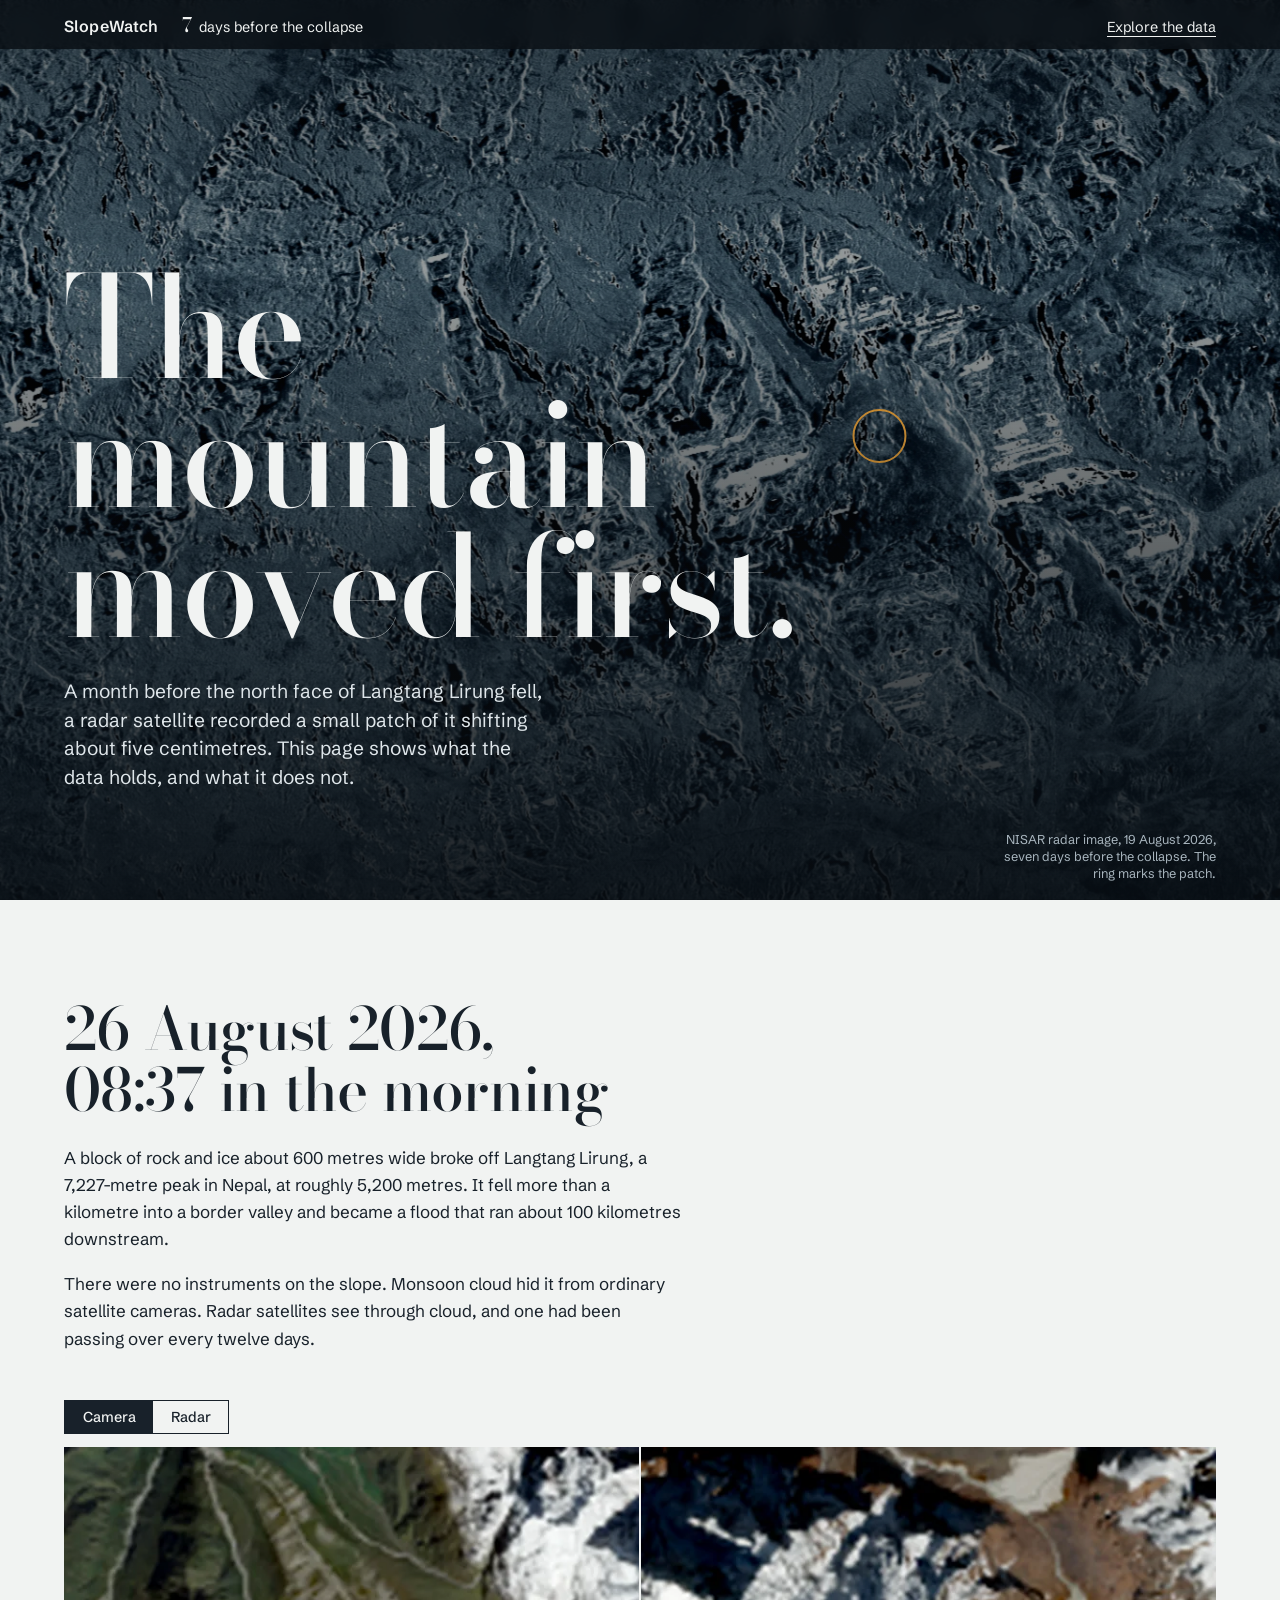
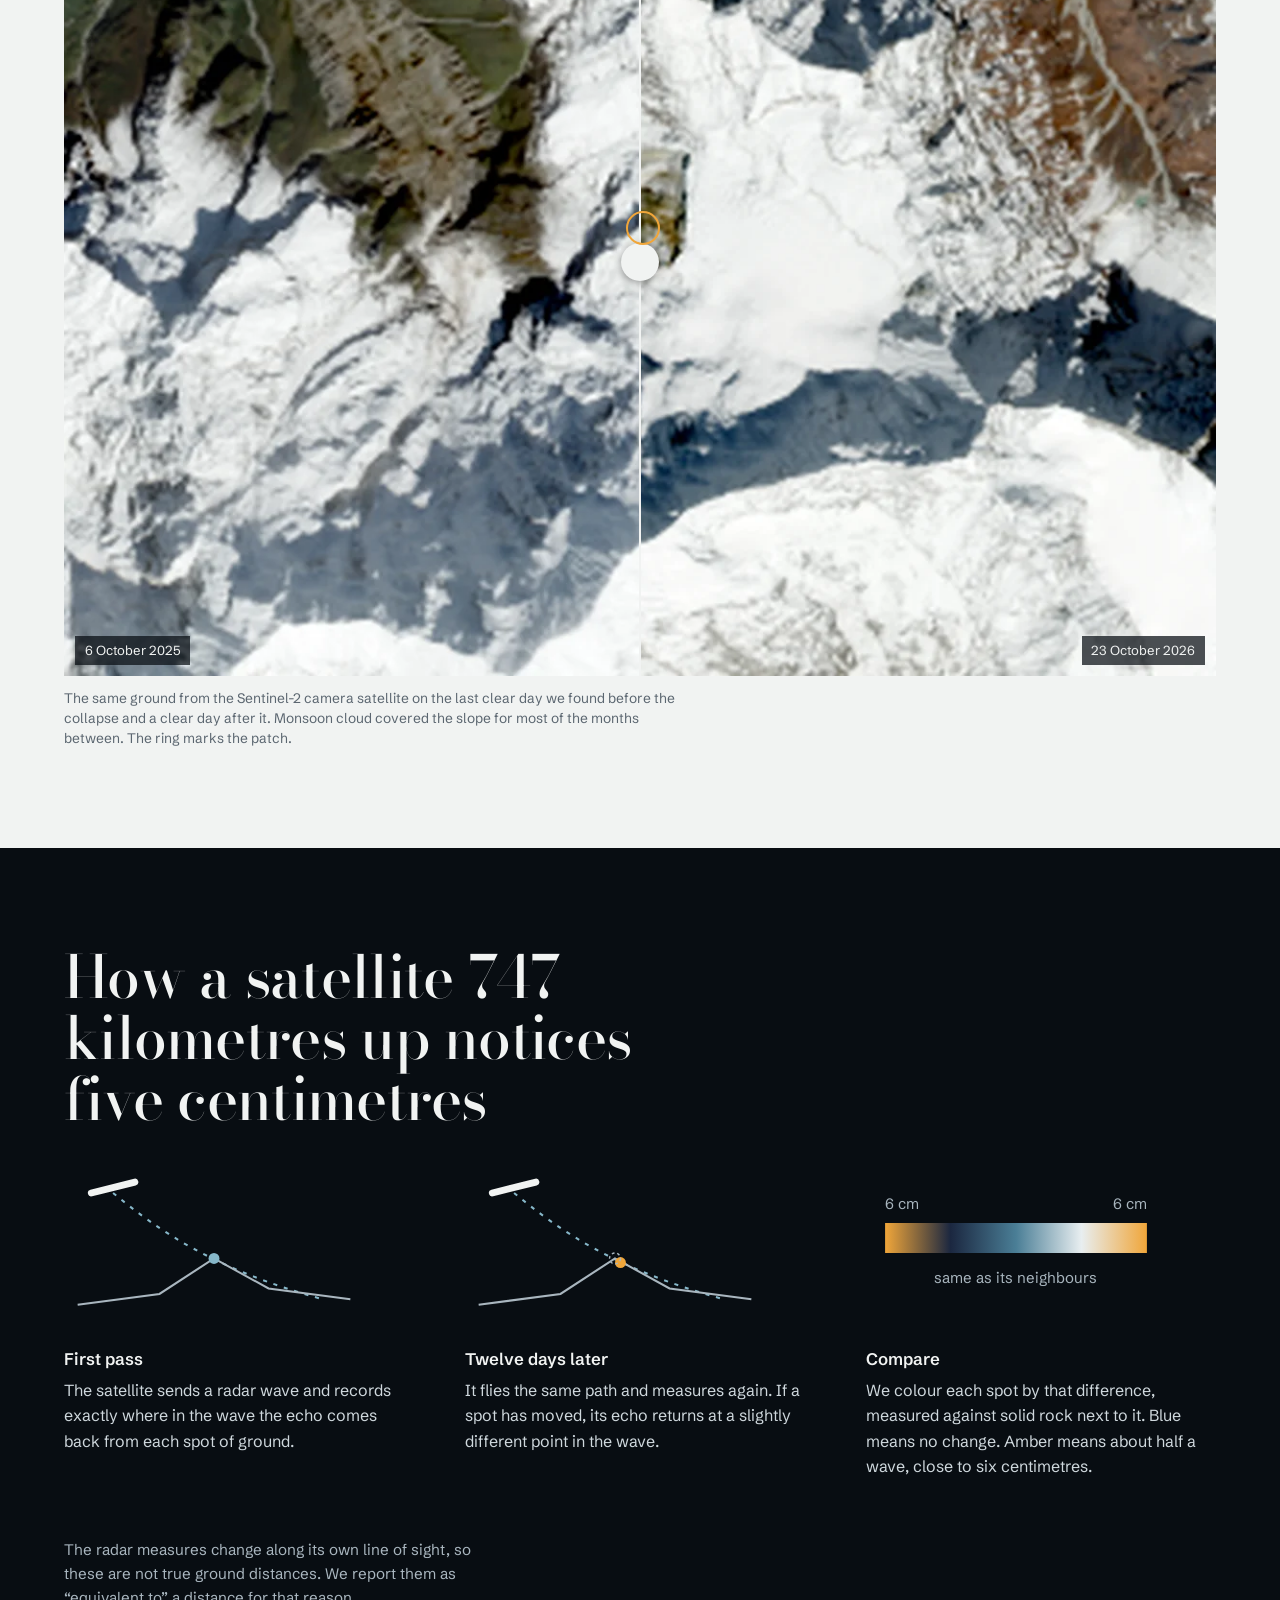
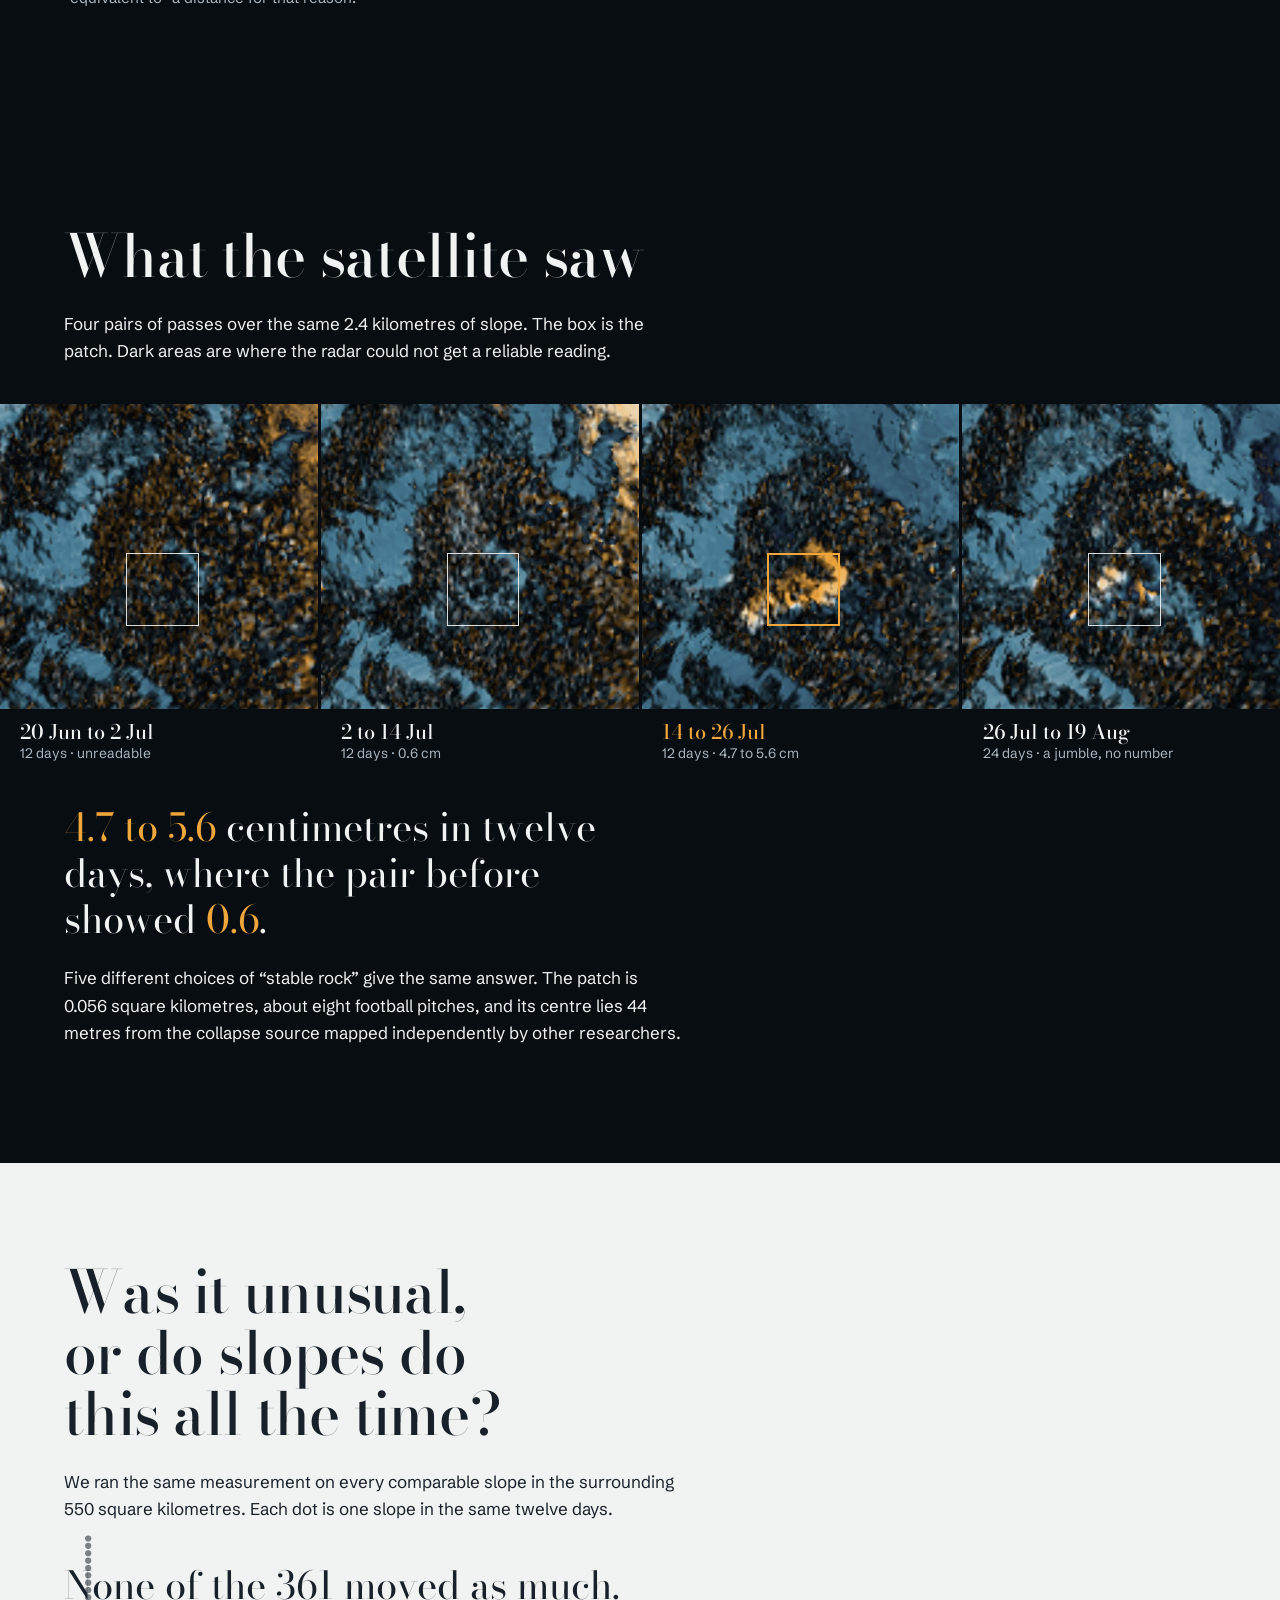
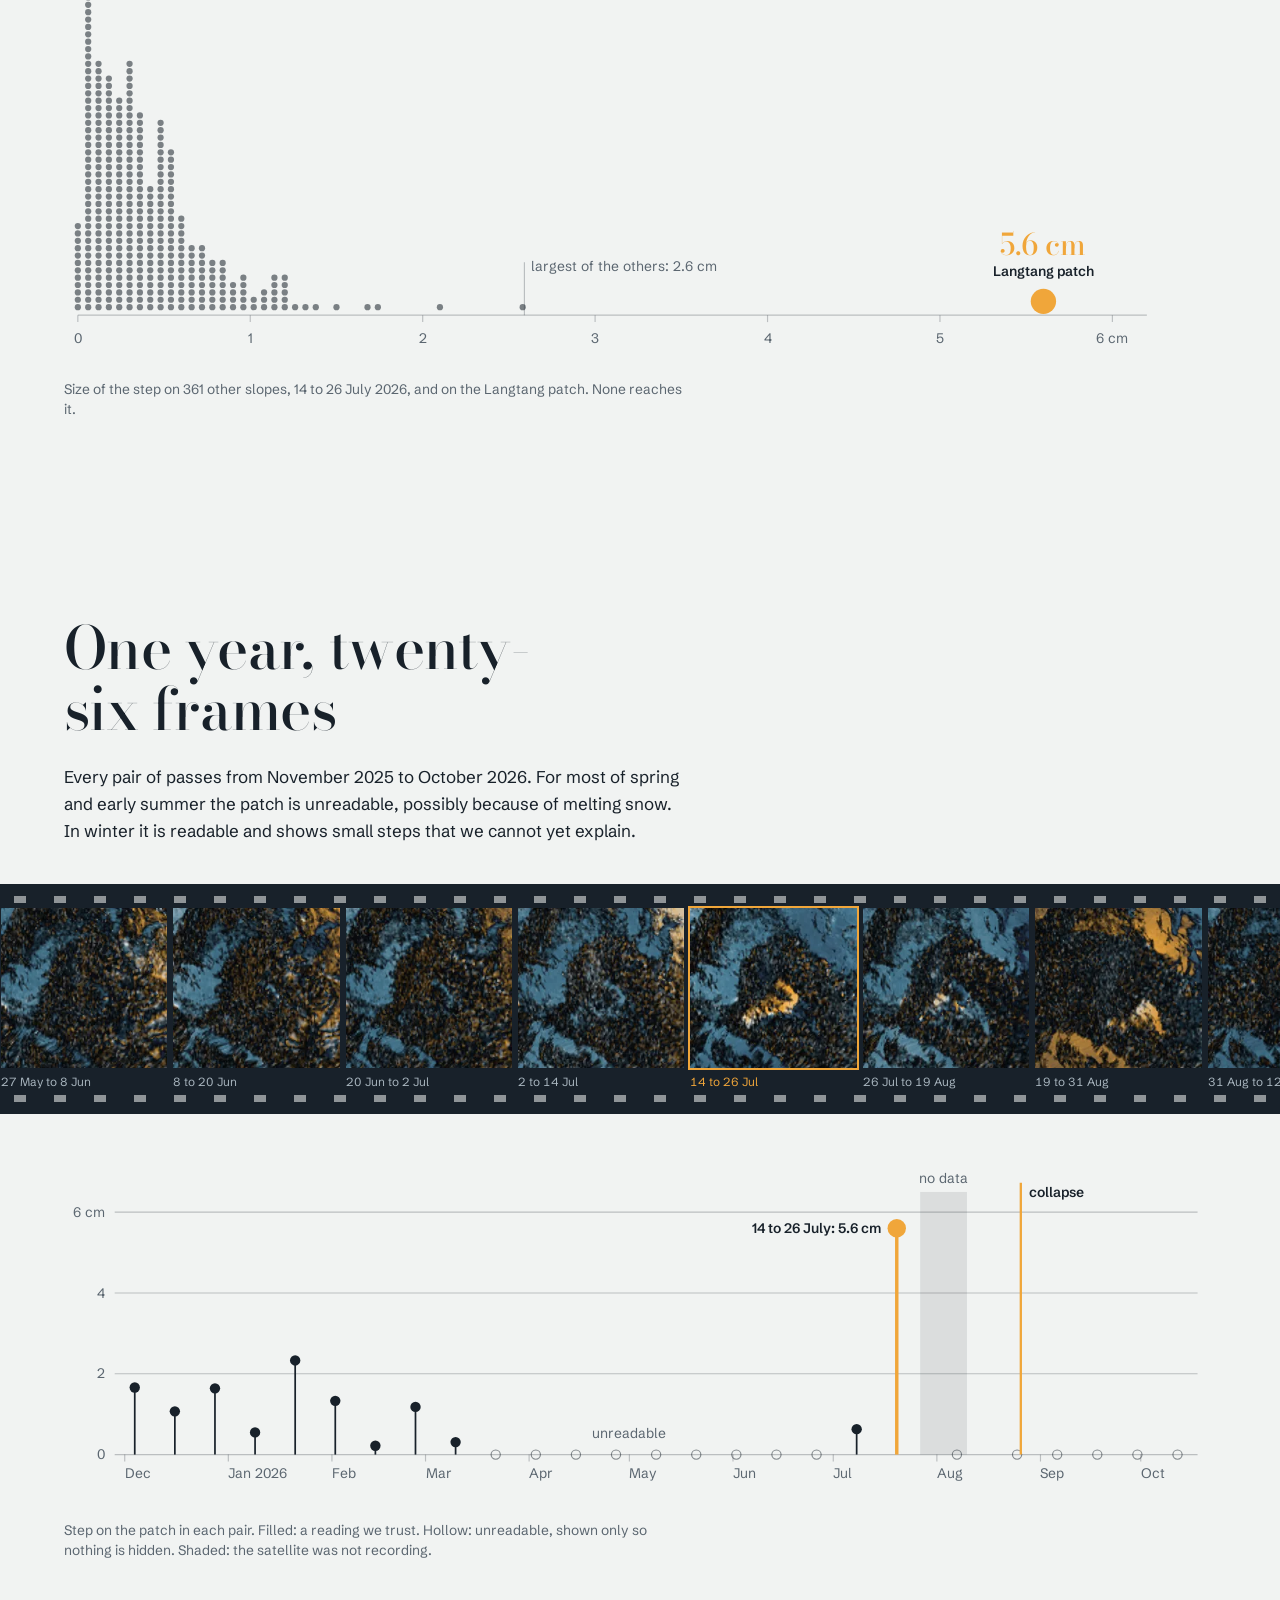
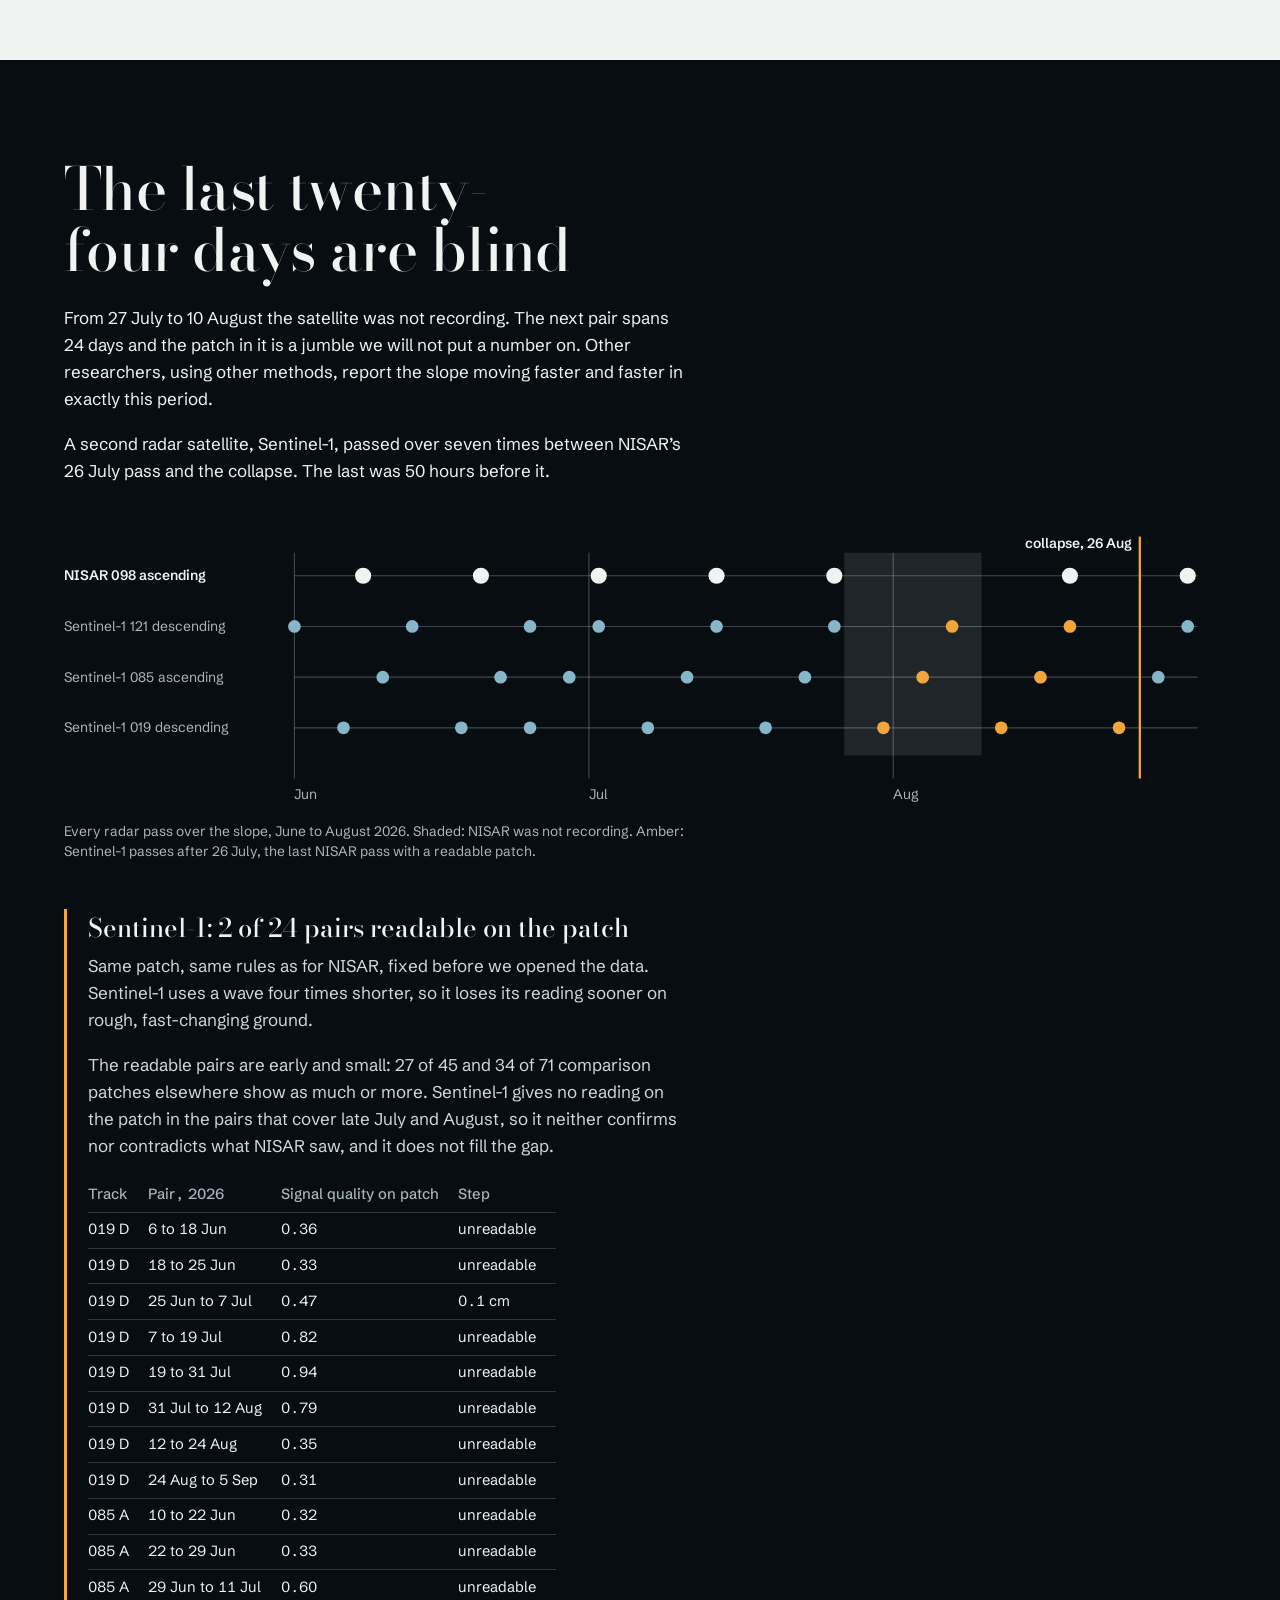
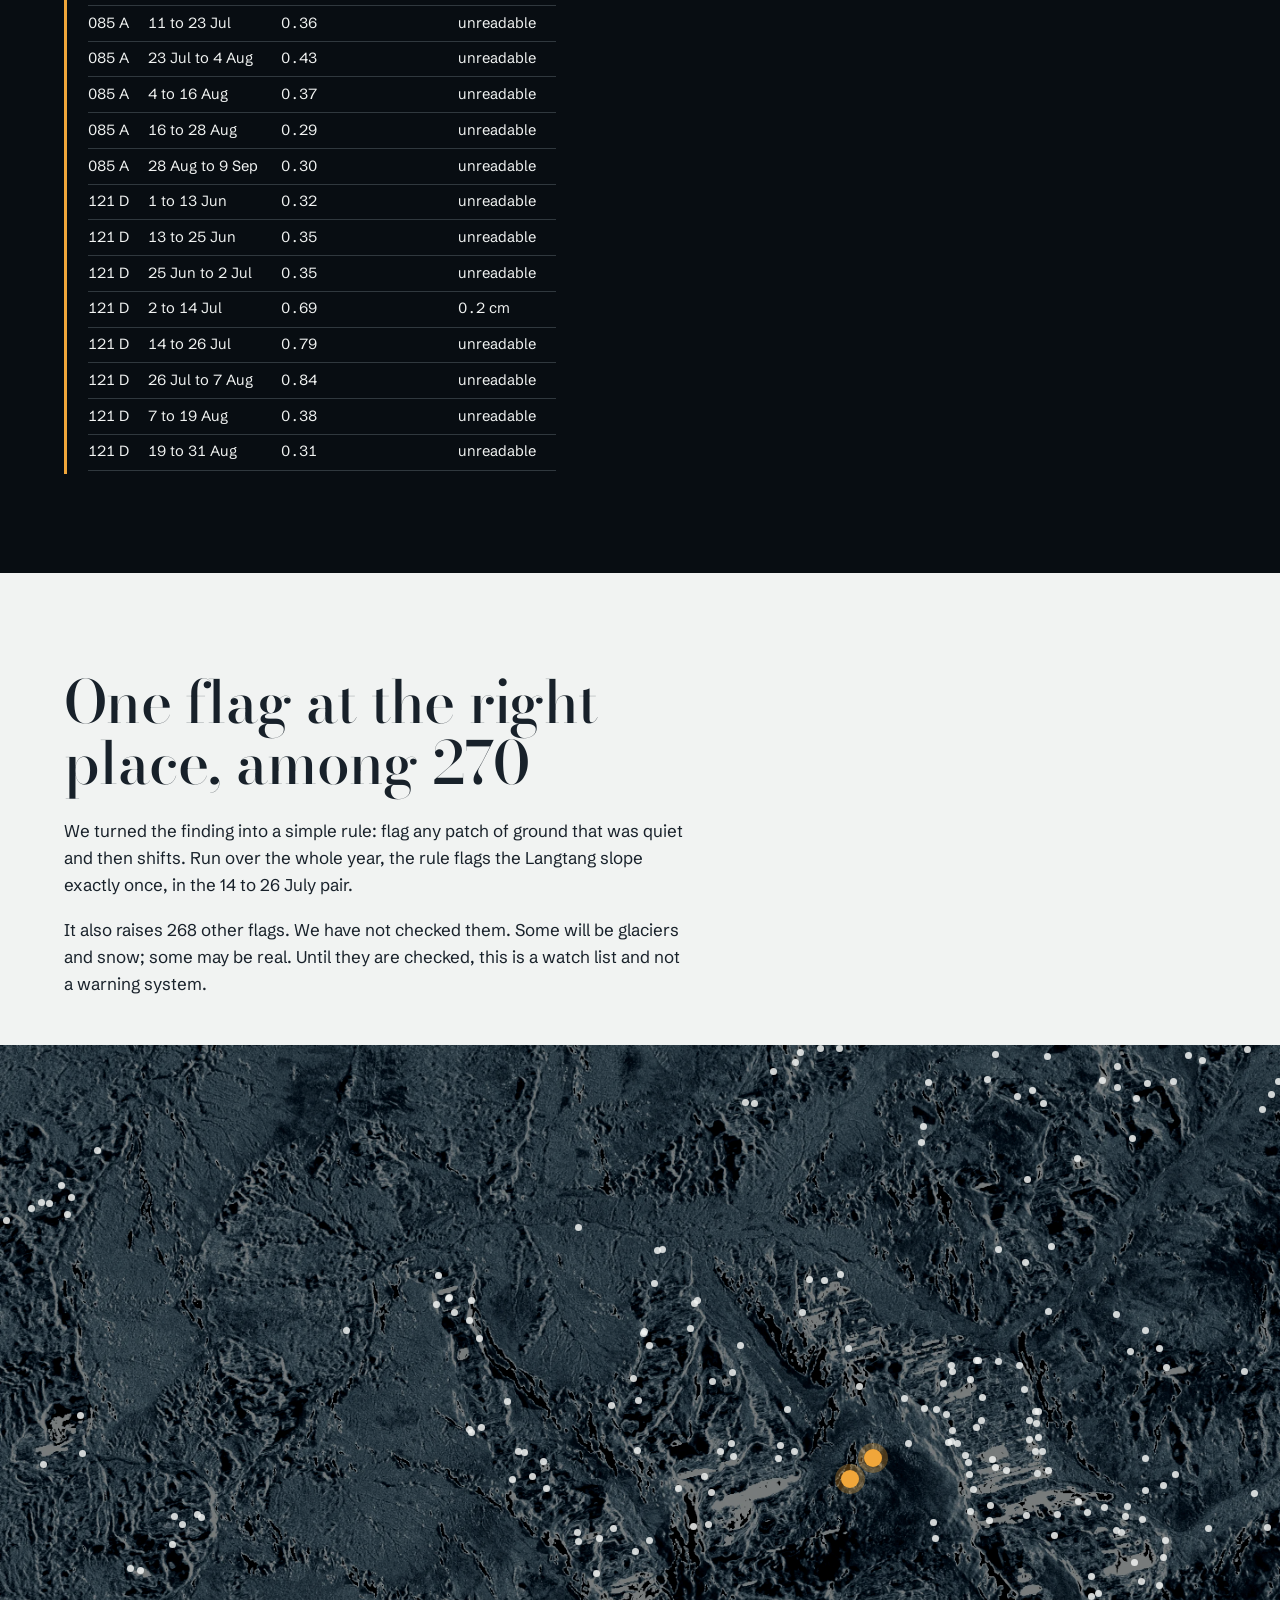
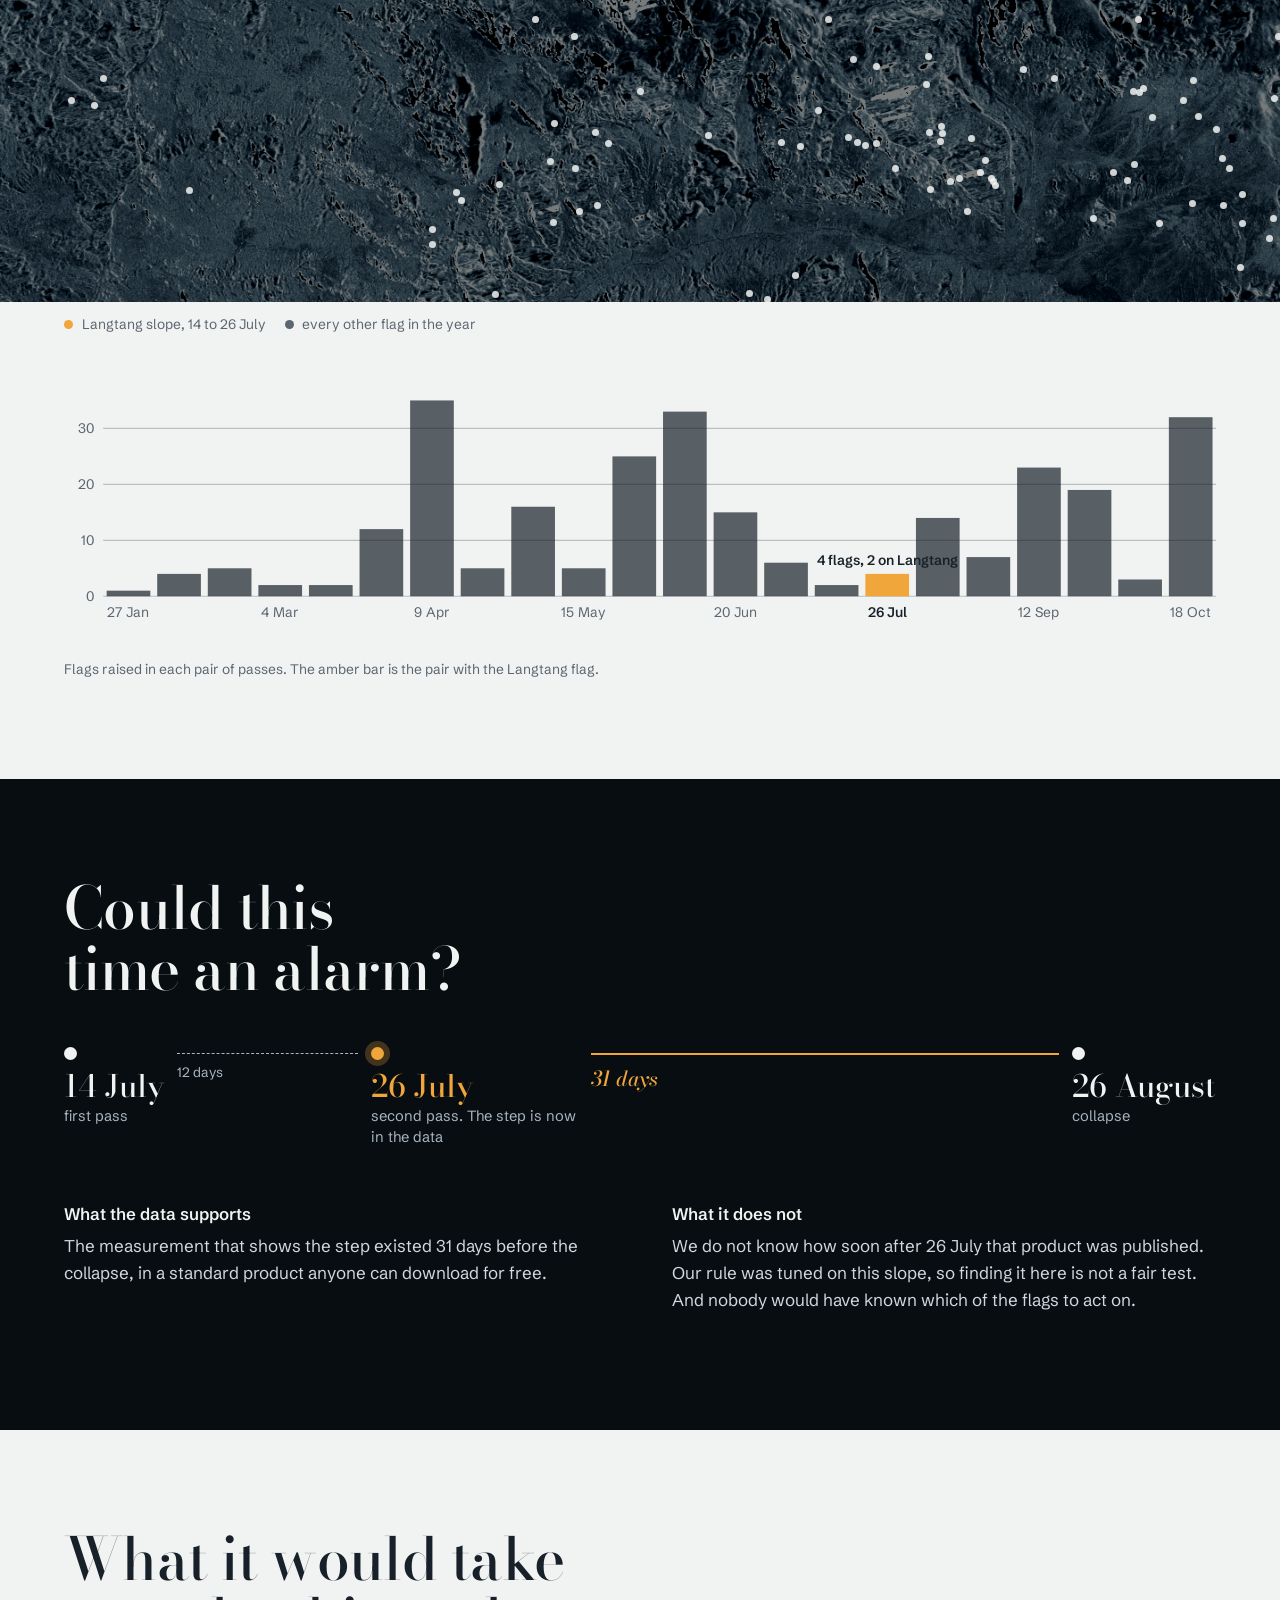
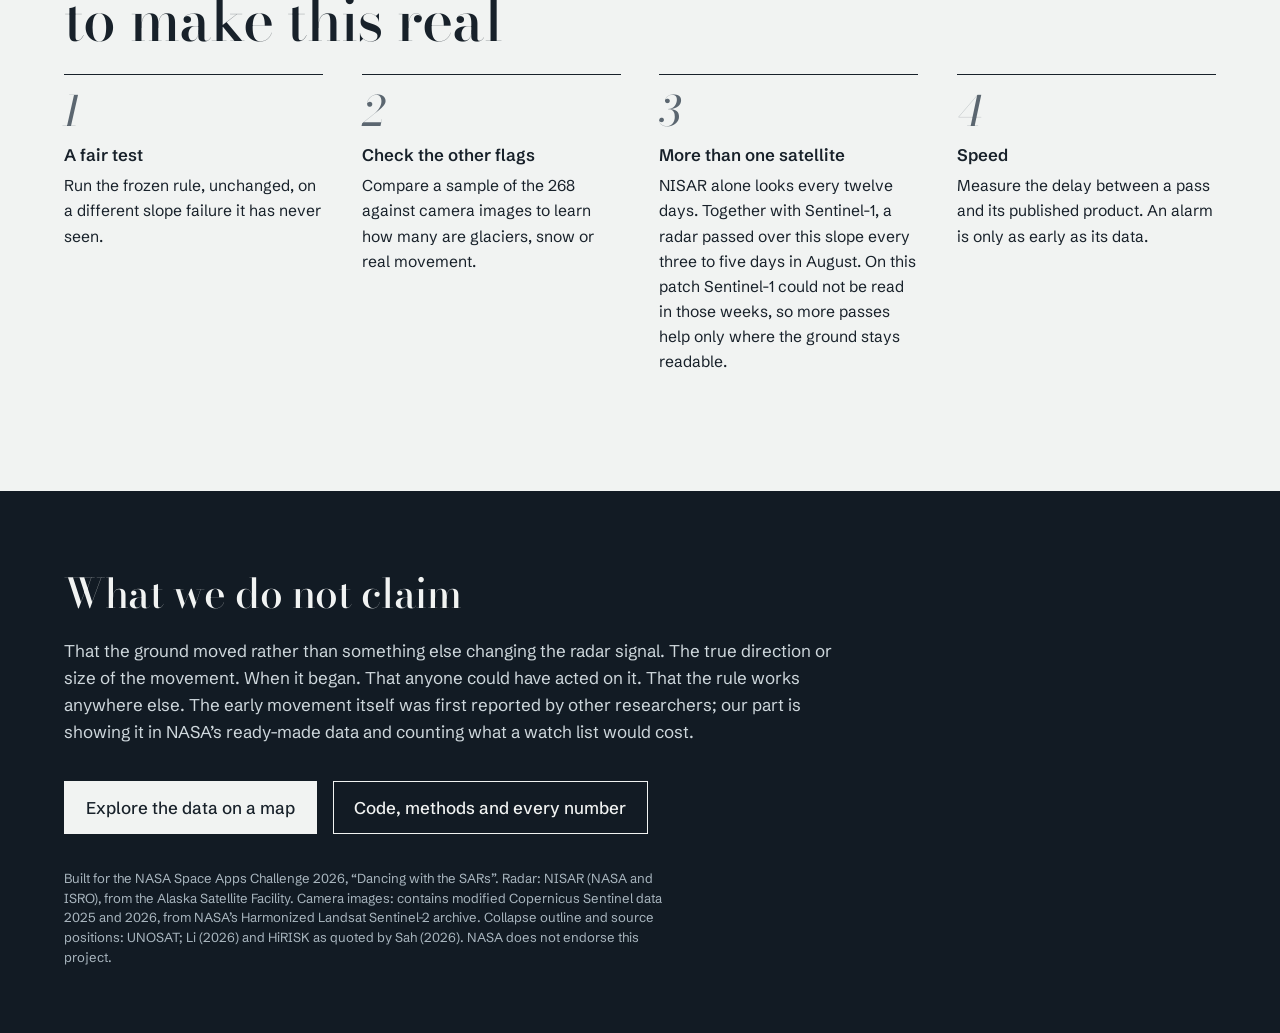
==== commit 48269f04: "Record Sentinel-1 result (no readable pair after 14 Jul), fill website slot, move notes into notes/ " ====
--- a/docs/index.html
+++ b/docs/index.html
@@ -169,7 +169,7 @@
   <ol class="next">
     <li><h3>A fair test</h3><p>Run the frozen rule, unchanged, on a different slope failure it has never seen.</p></li>
     <li><h3>Check the other flags</h3><p>Compare a sample of the 268 against camera images to learn how many are glaciers, snow or real movement.</p></li>
-    <li><h3>More than one satellite</h3><p>NISAR alone looks every twelve days. Together with Sentinel-1, a radar passed over this slope every three to five days in August.</p></li>
+    <li><h3>More than one satellite</h3><p>NISAR alone looks every twelve days. Together with Sentinel-1, a radar passed over this slope every three to five days in August. On this patch Sentinel-1 could not be read in those weeks, so more passes help only where the ground stays readable.</p></li>
     <li><h3>Speed</h3><p>Measure the delay between a pass and its published product. An alarm is only as early as its data.</p></li>
   </ol>
 </section>
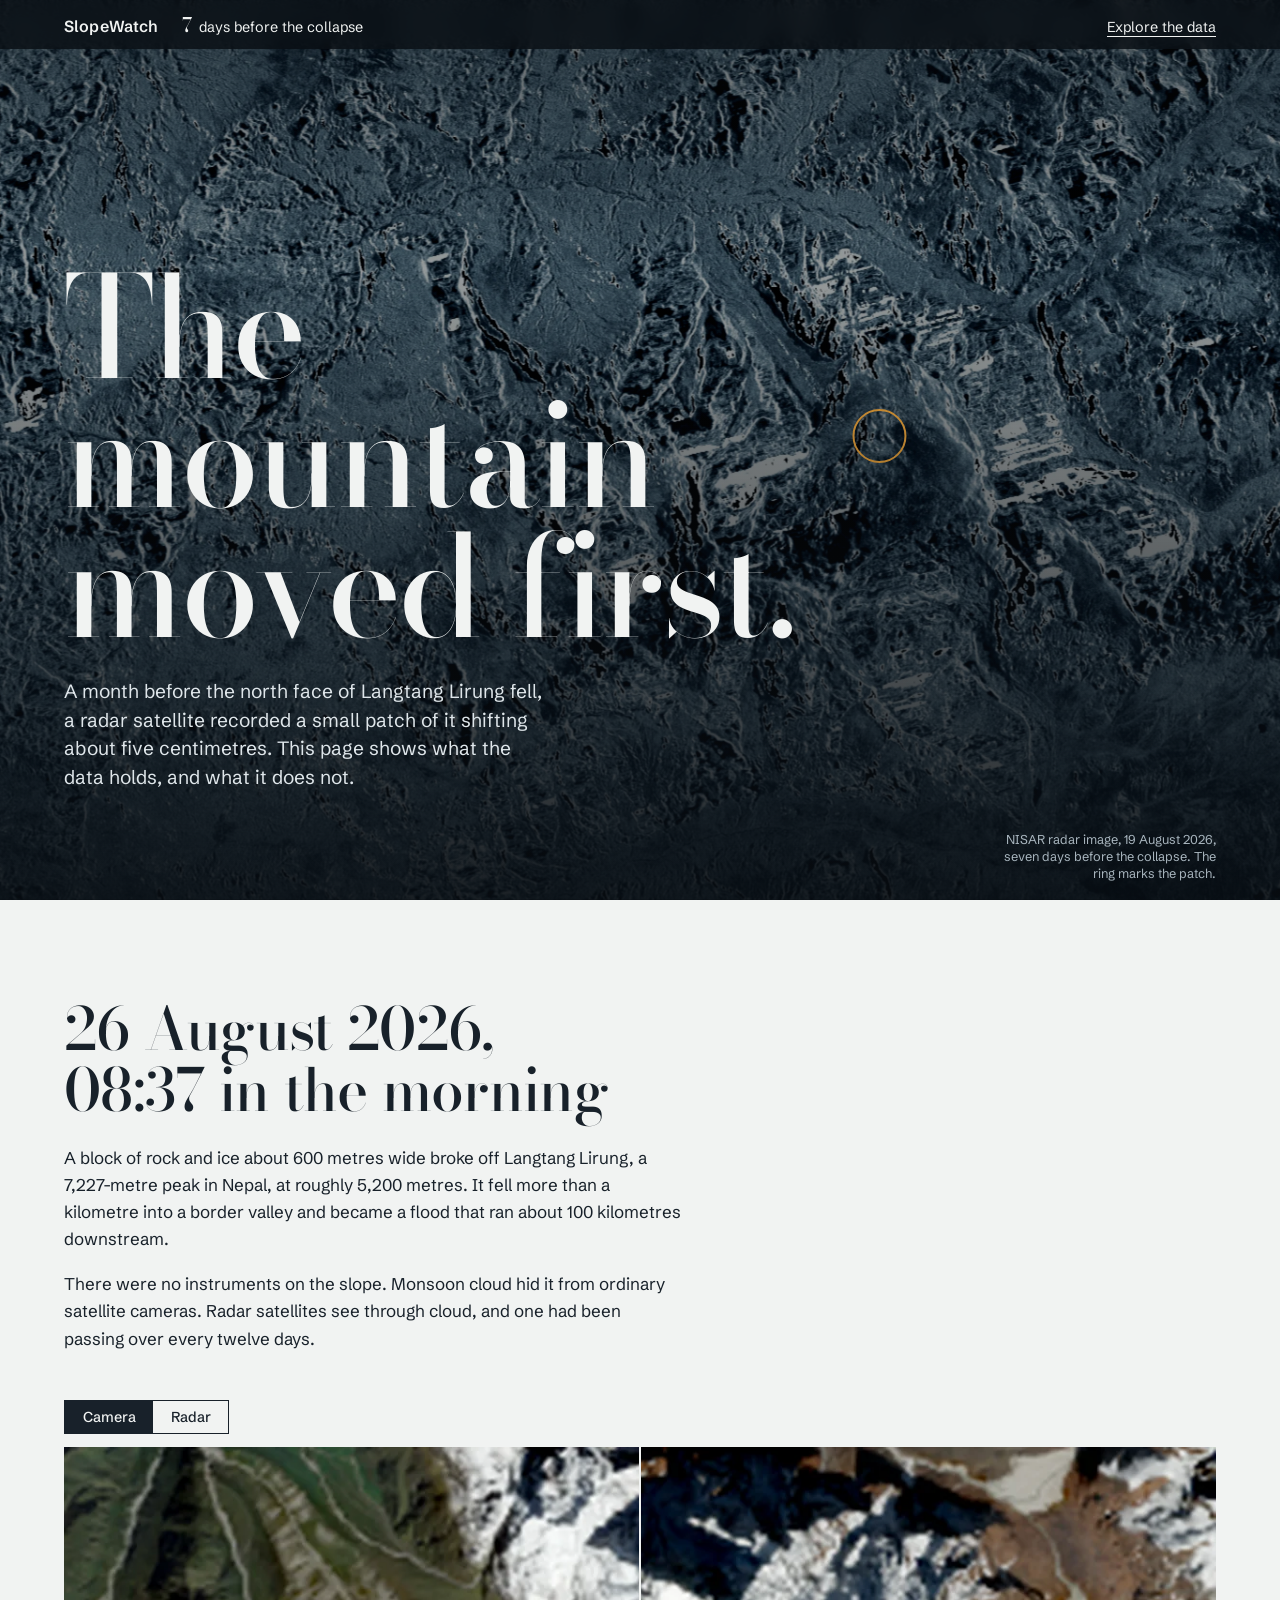
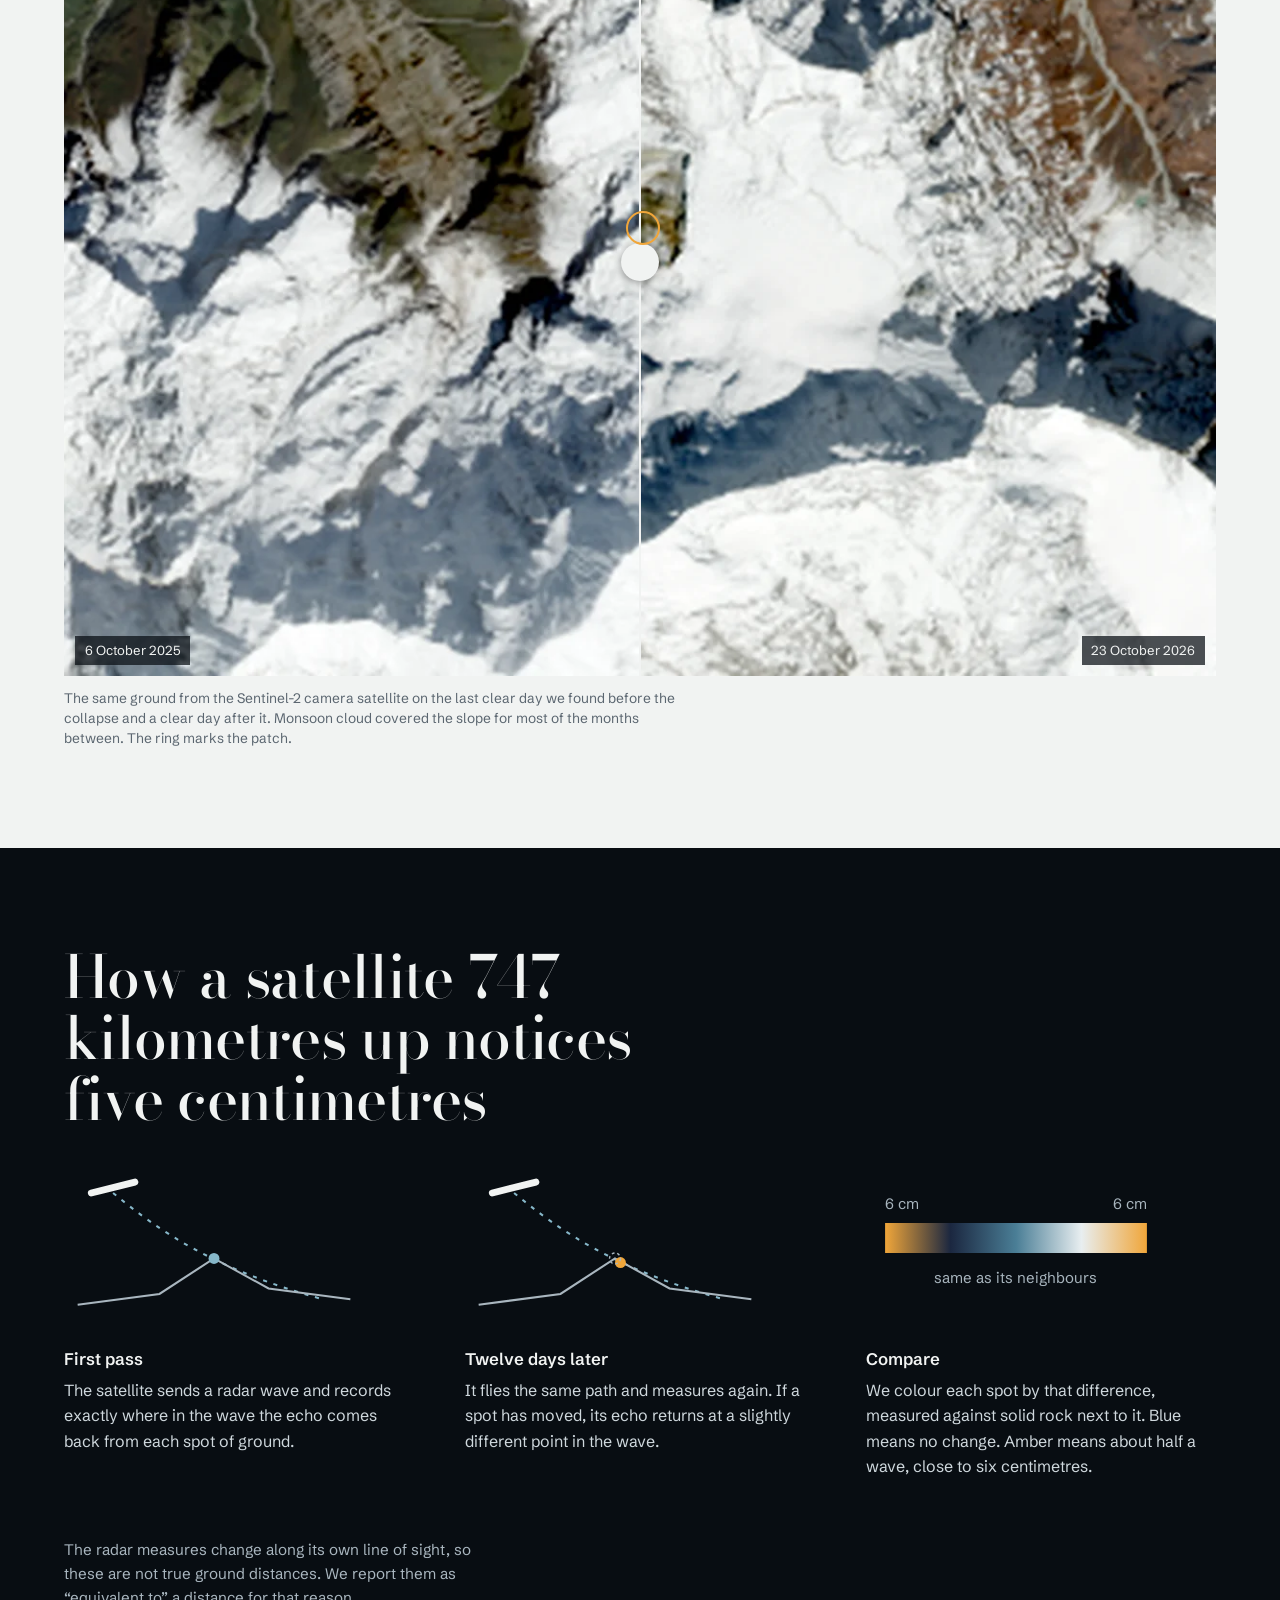
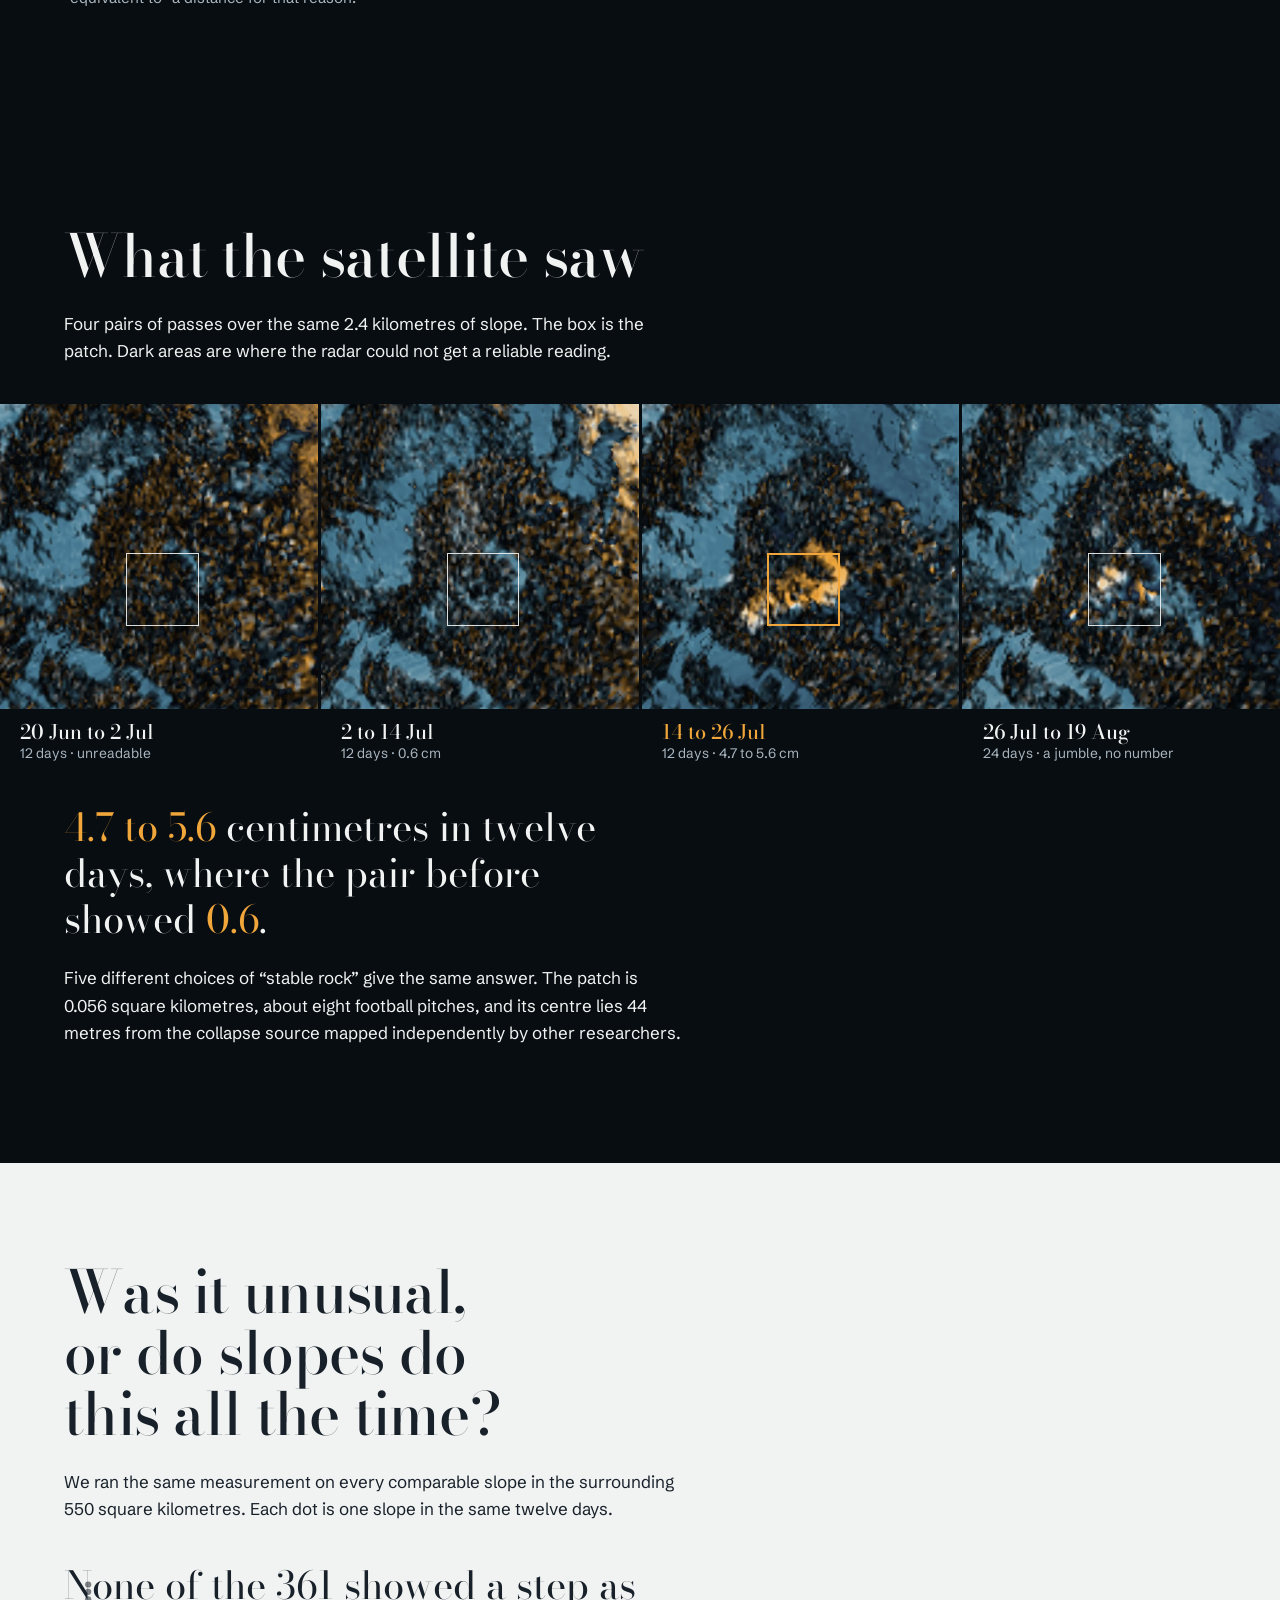
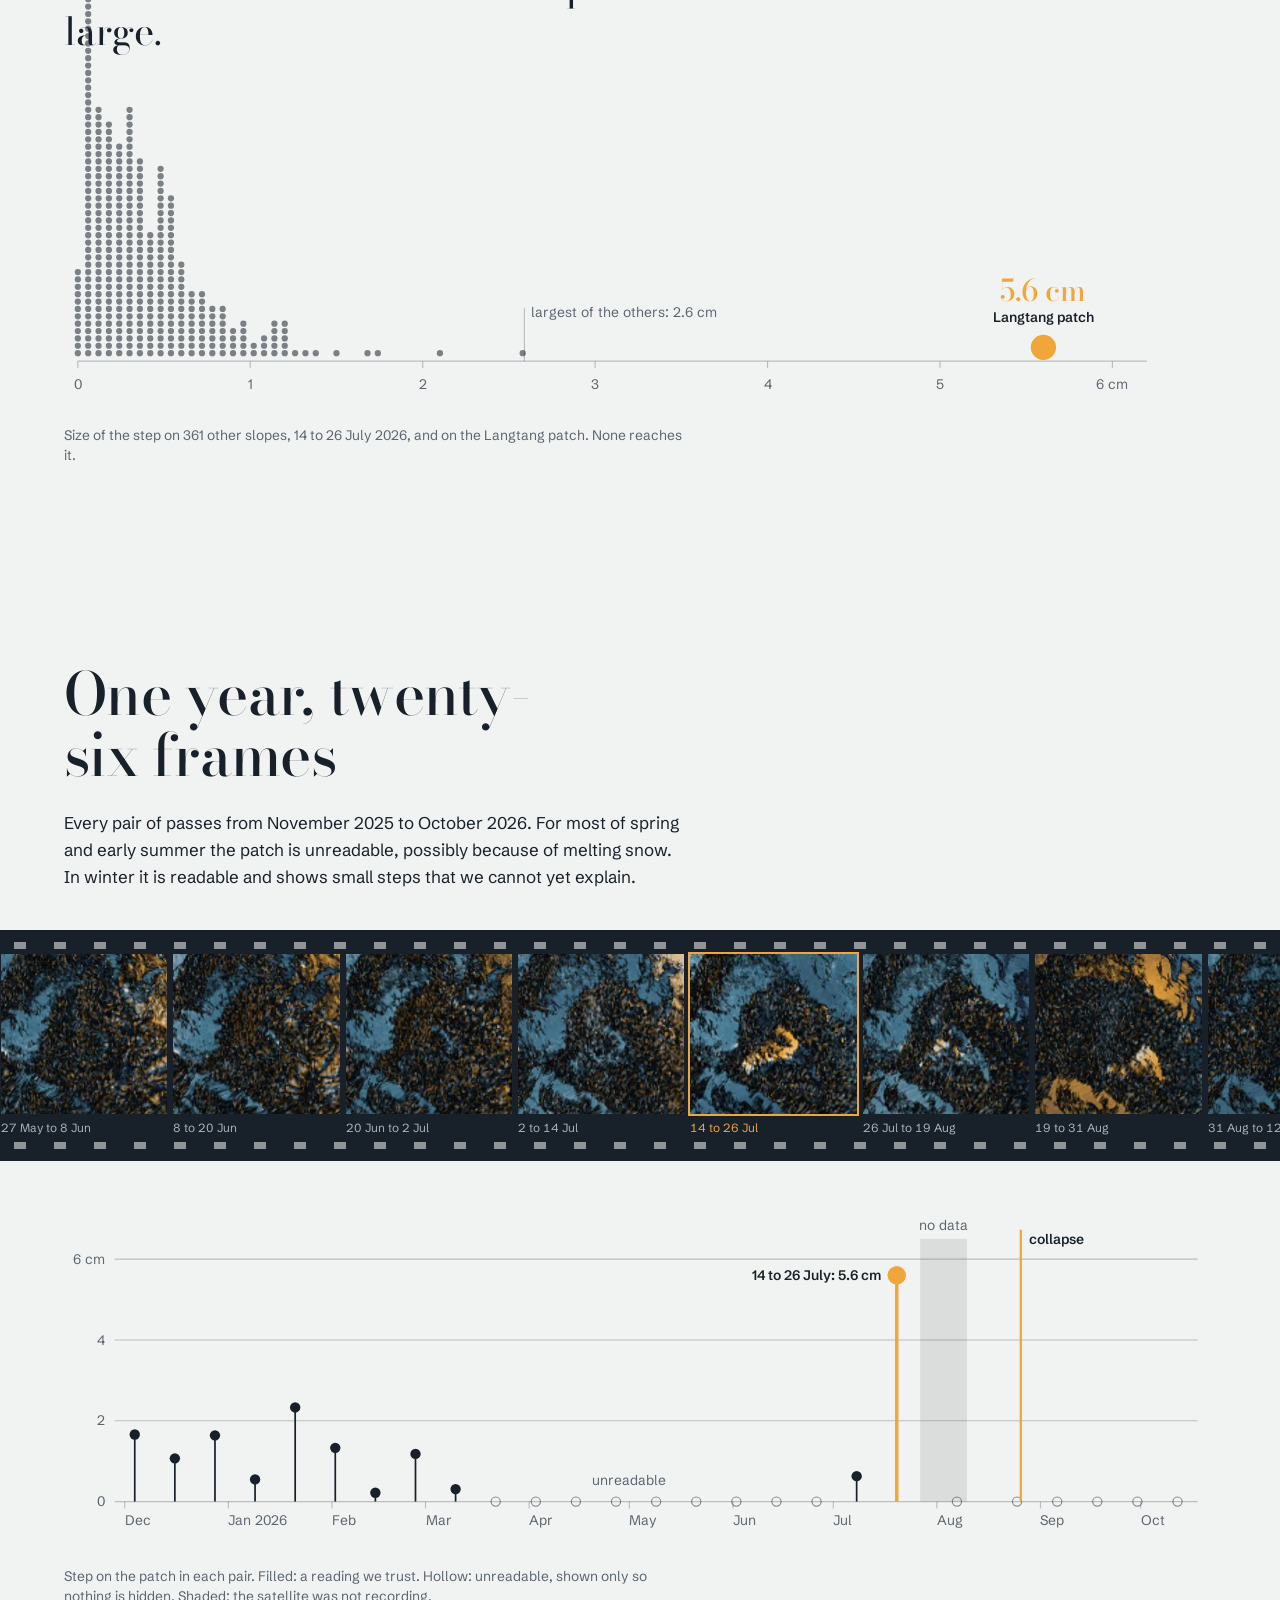
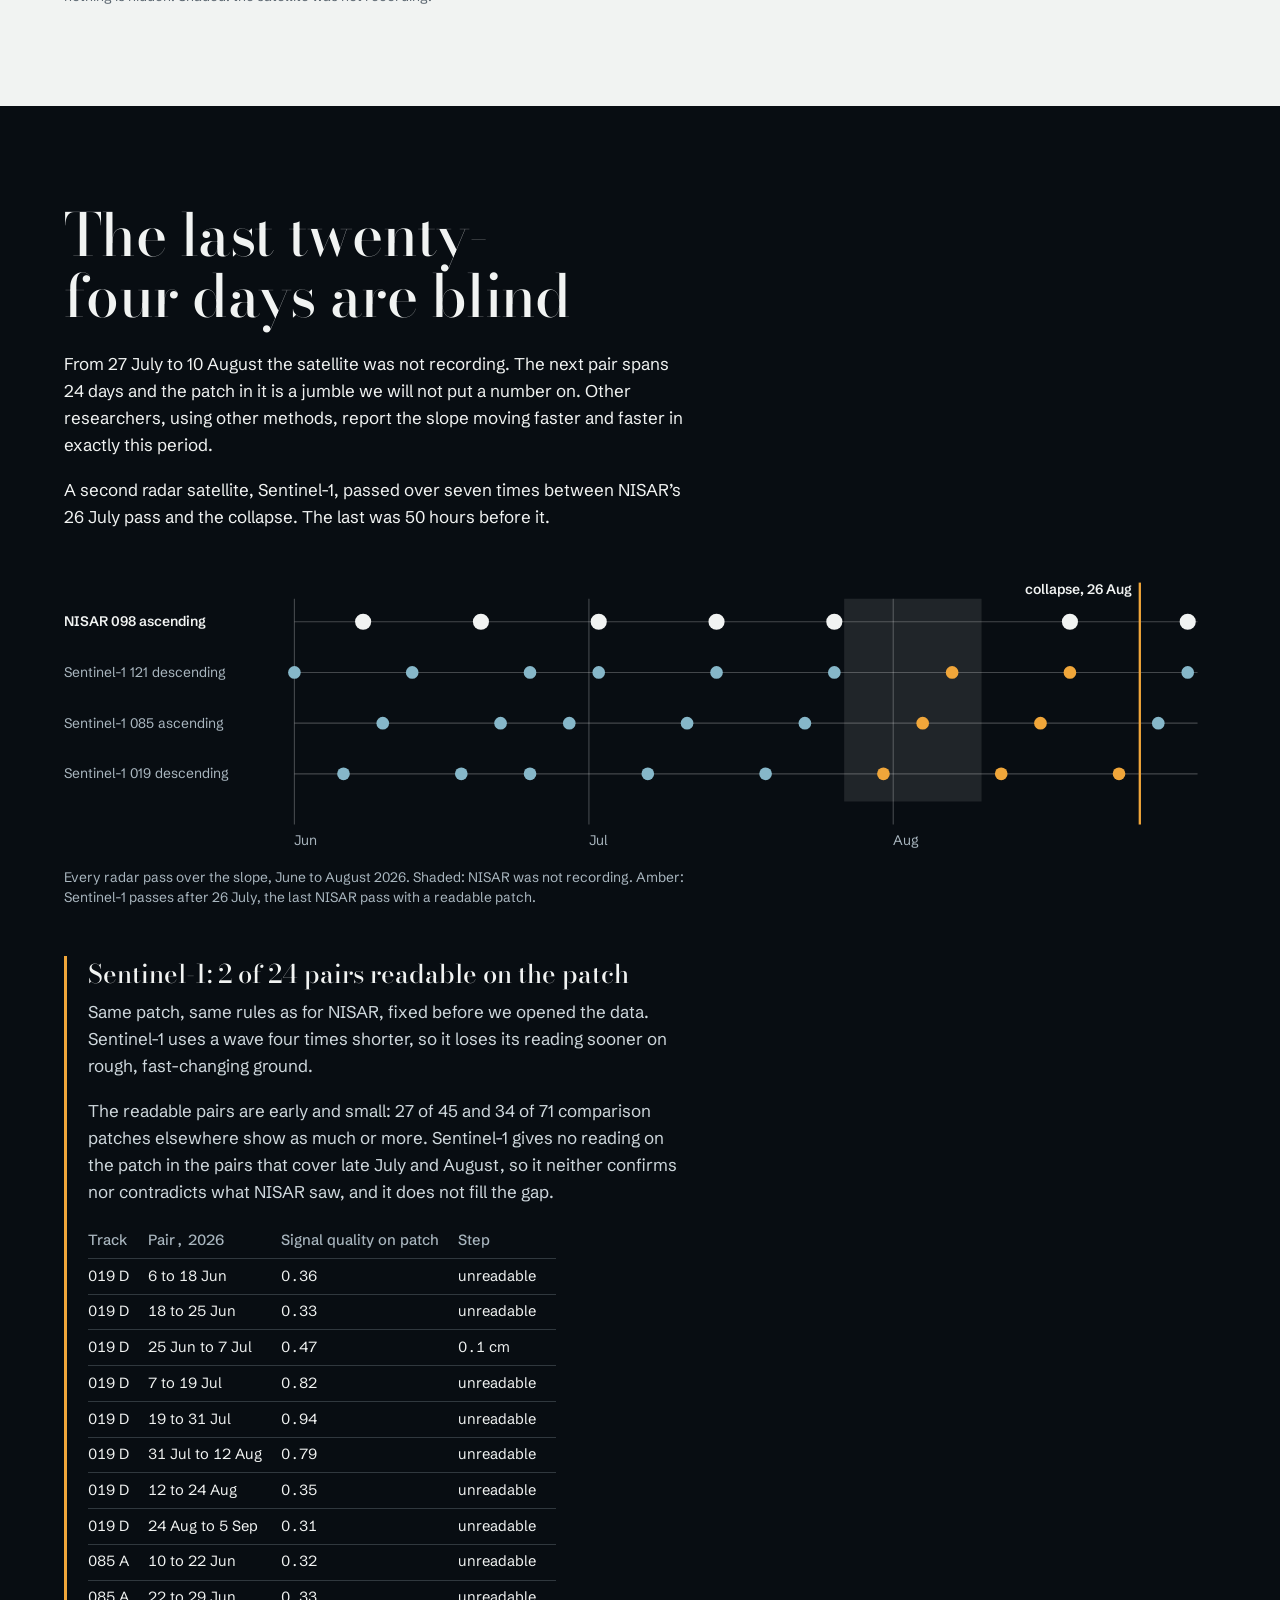
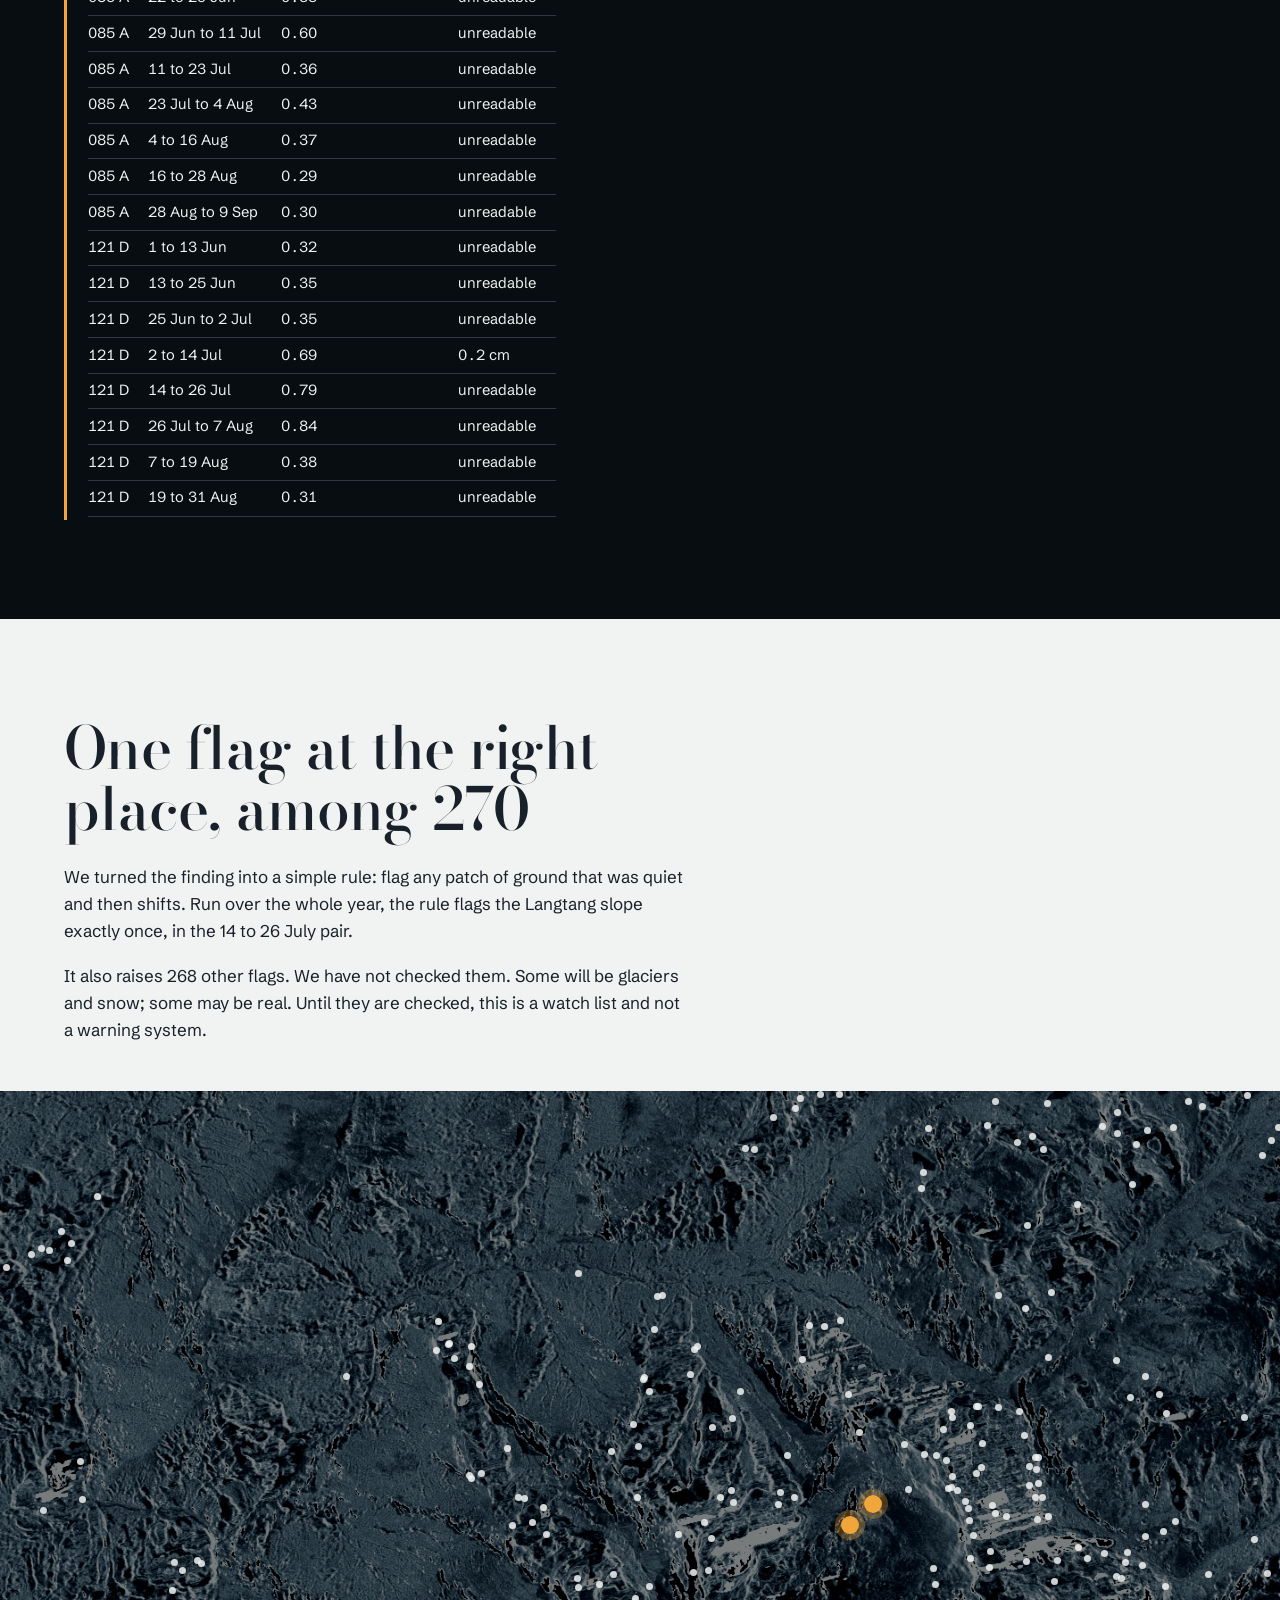
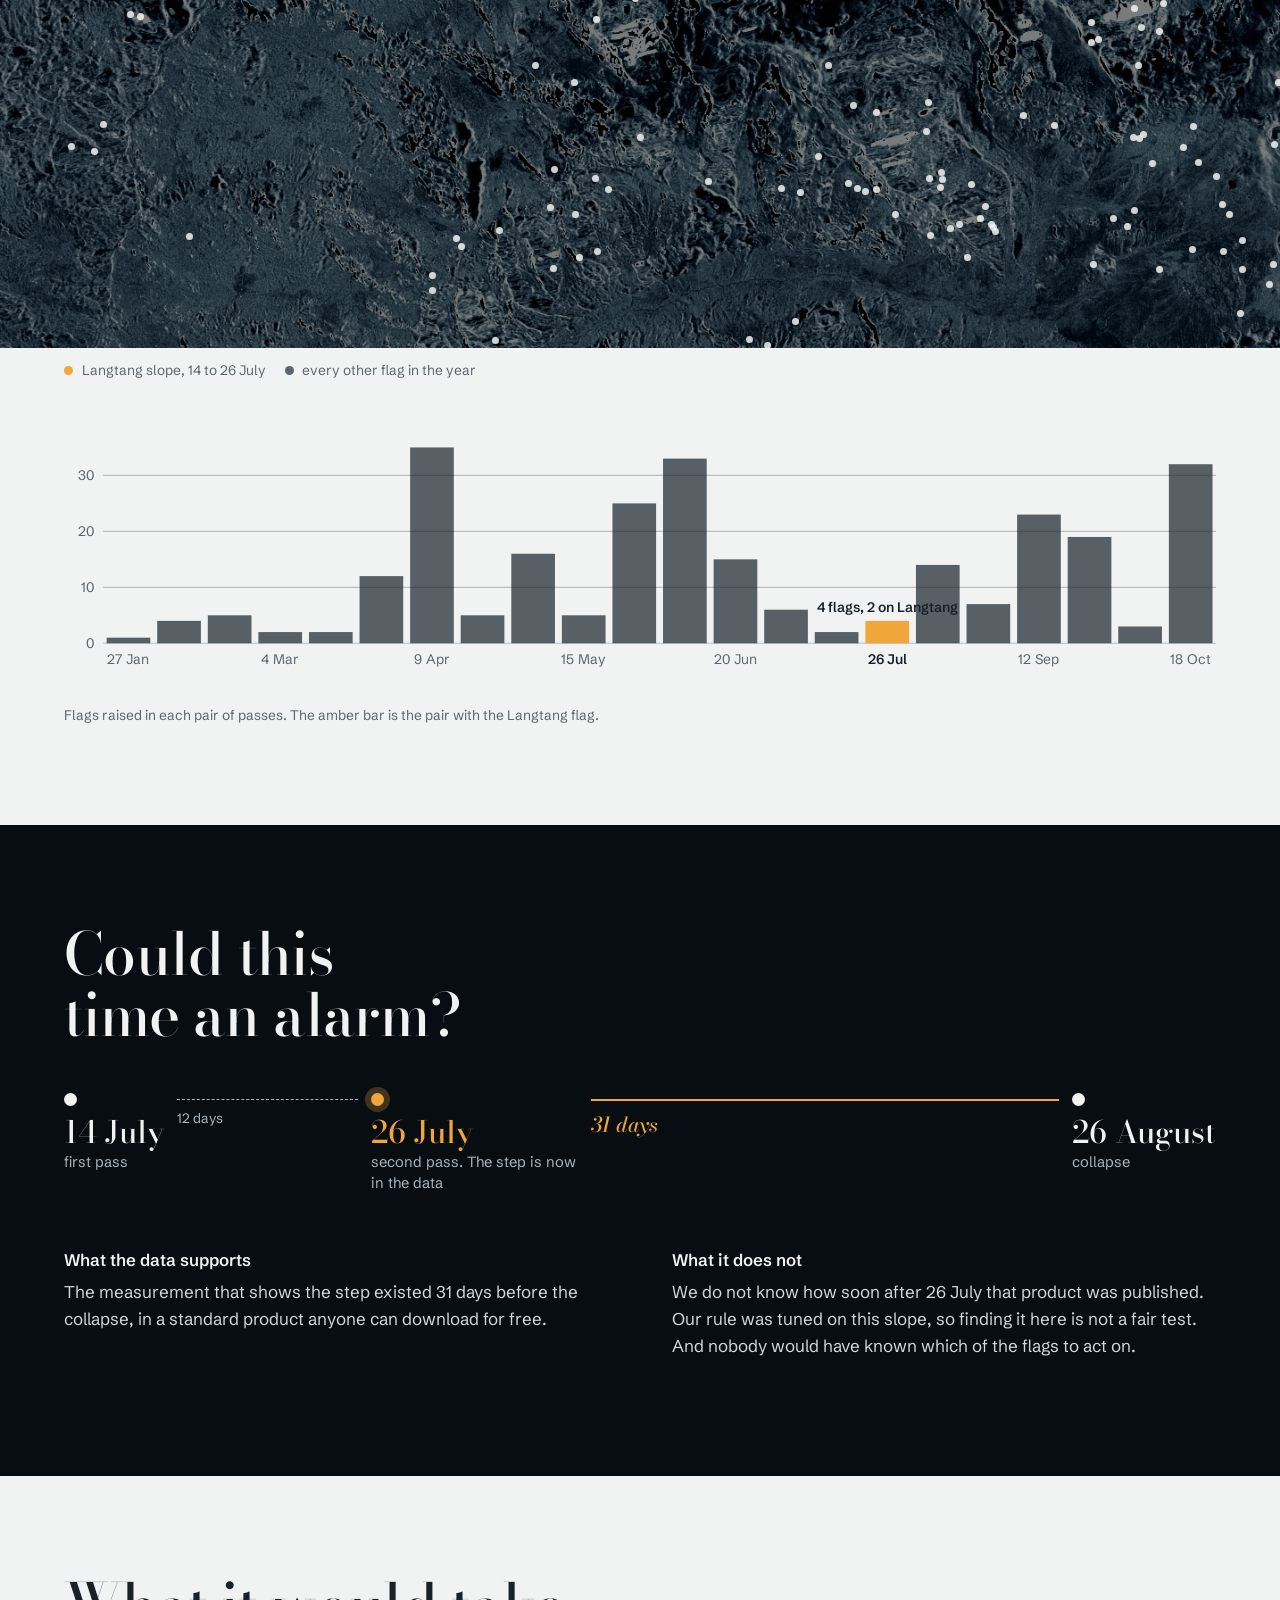
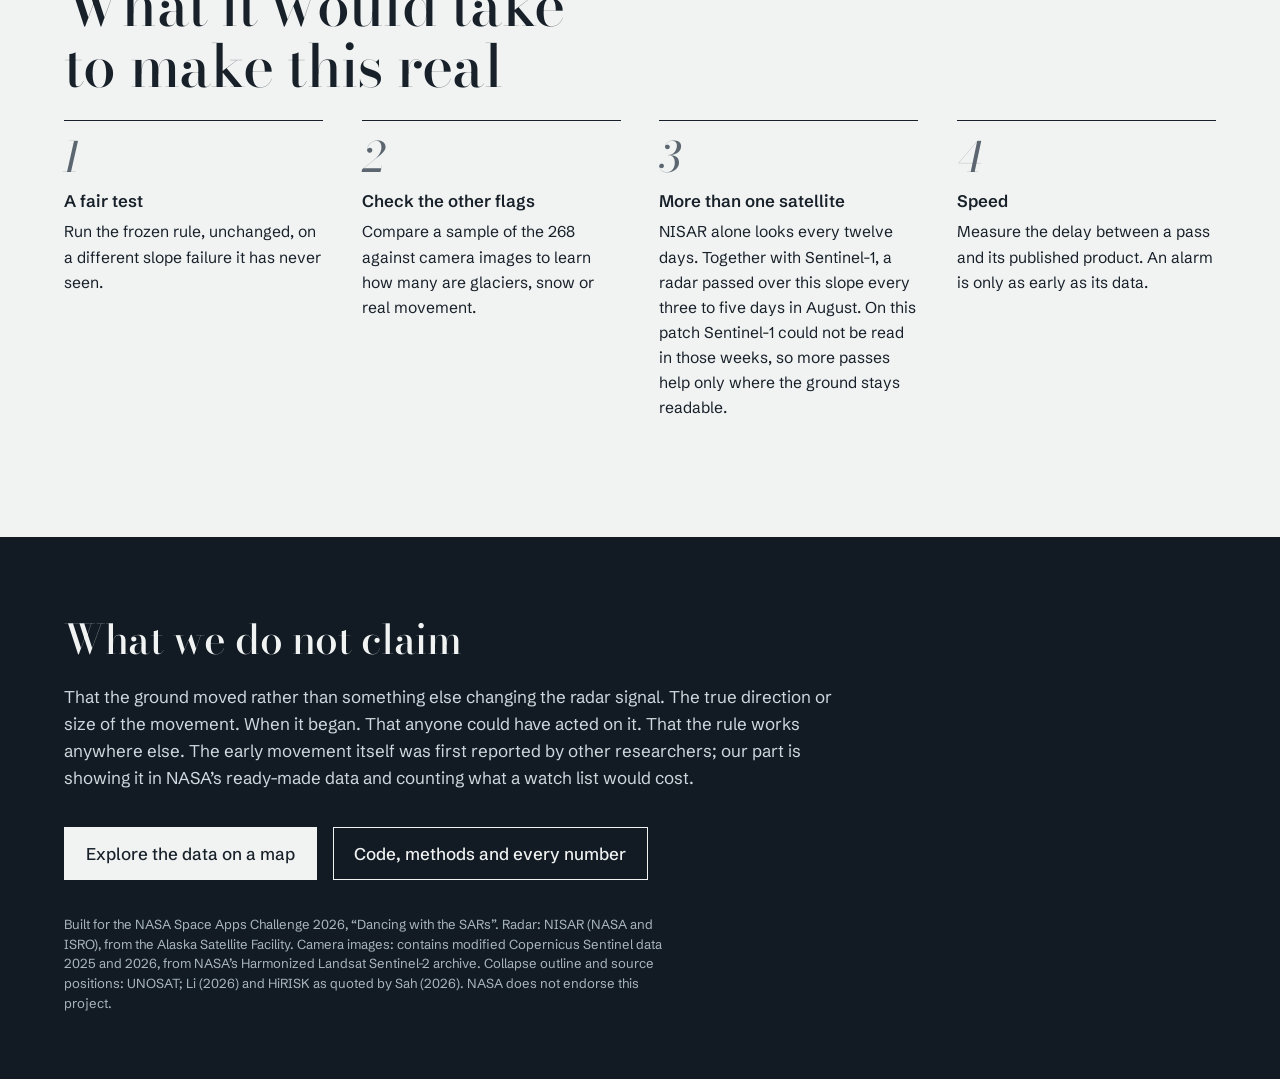
==== commit 7bdabed6: "Site wording fix, SAOCOM/RCM catalogue search, event reconstruction note, new README - docs/index.ht" ====
--- a/docs/index.html
+++ b/docs/index.html
@@ -96,7 +96,7 @@
   <div class="col">
     <h2>Was it unusual, or do slopes do this all the time?</h2>
     <p>We ran the same measurement on every comparable slope in the surrounding 550 square kilometres. Each dot is one slope in the same twelve days.</p>
-    <p class="big">None of the 361 moved as much.</p>
+    <p class="big">None of the 361 showed a step as large.</p>
   </div>
   <figure class="chart"><div id="ch-controls"></div>
     <figcaption>Size of the step on 361 other slopes, 14 to 26 July 2026, and on the Langtang patch. None reaches it.</figcaption></figure>
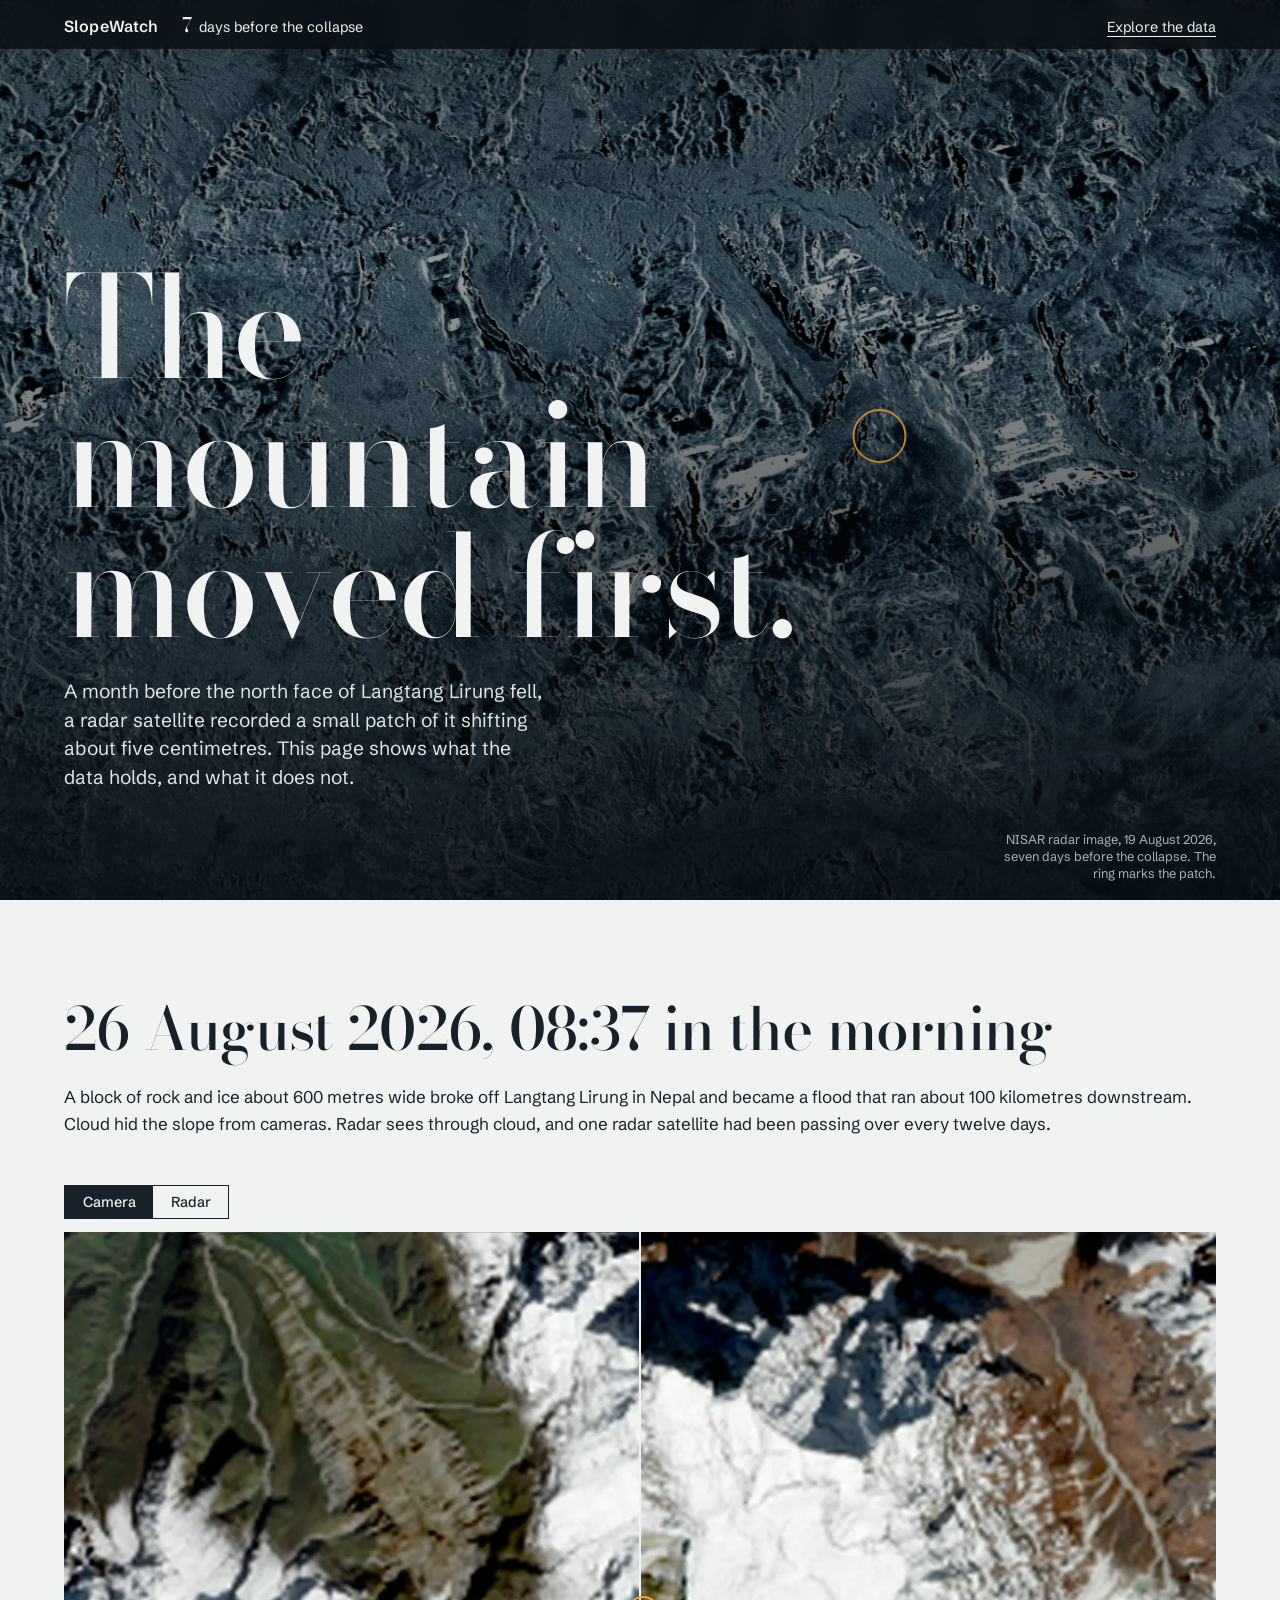
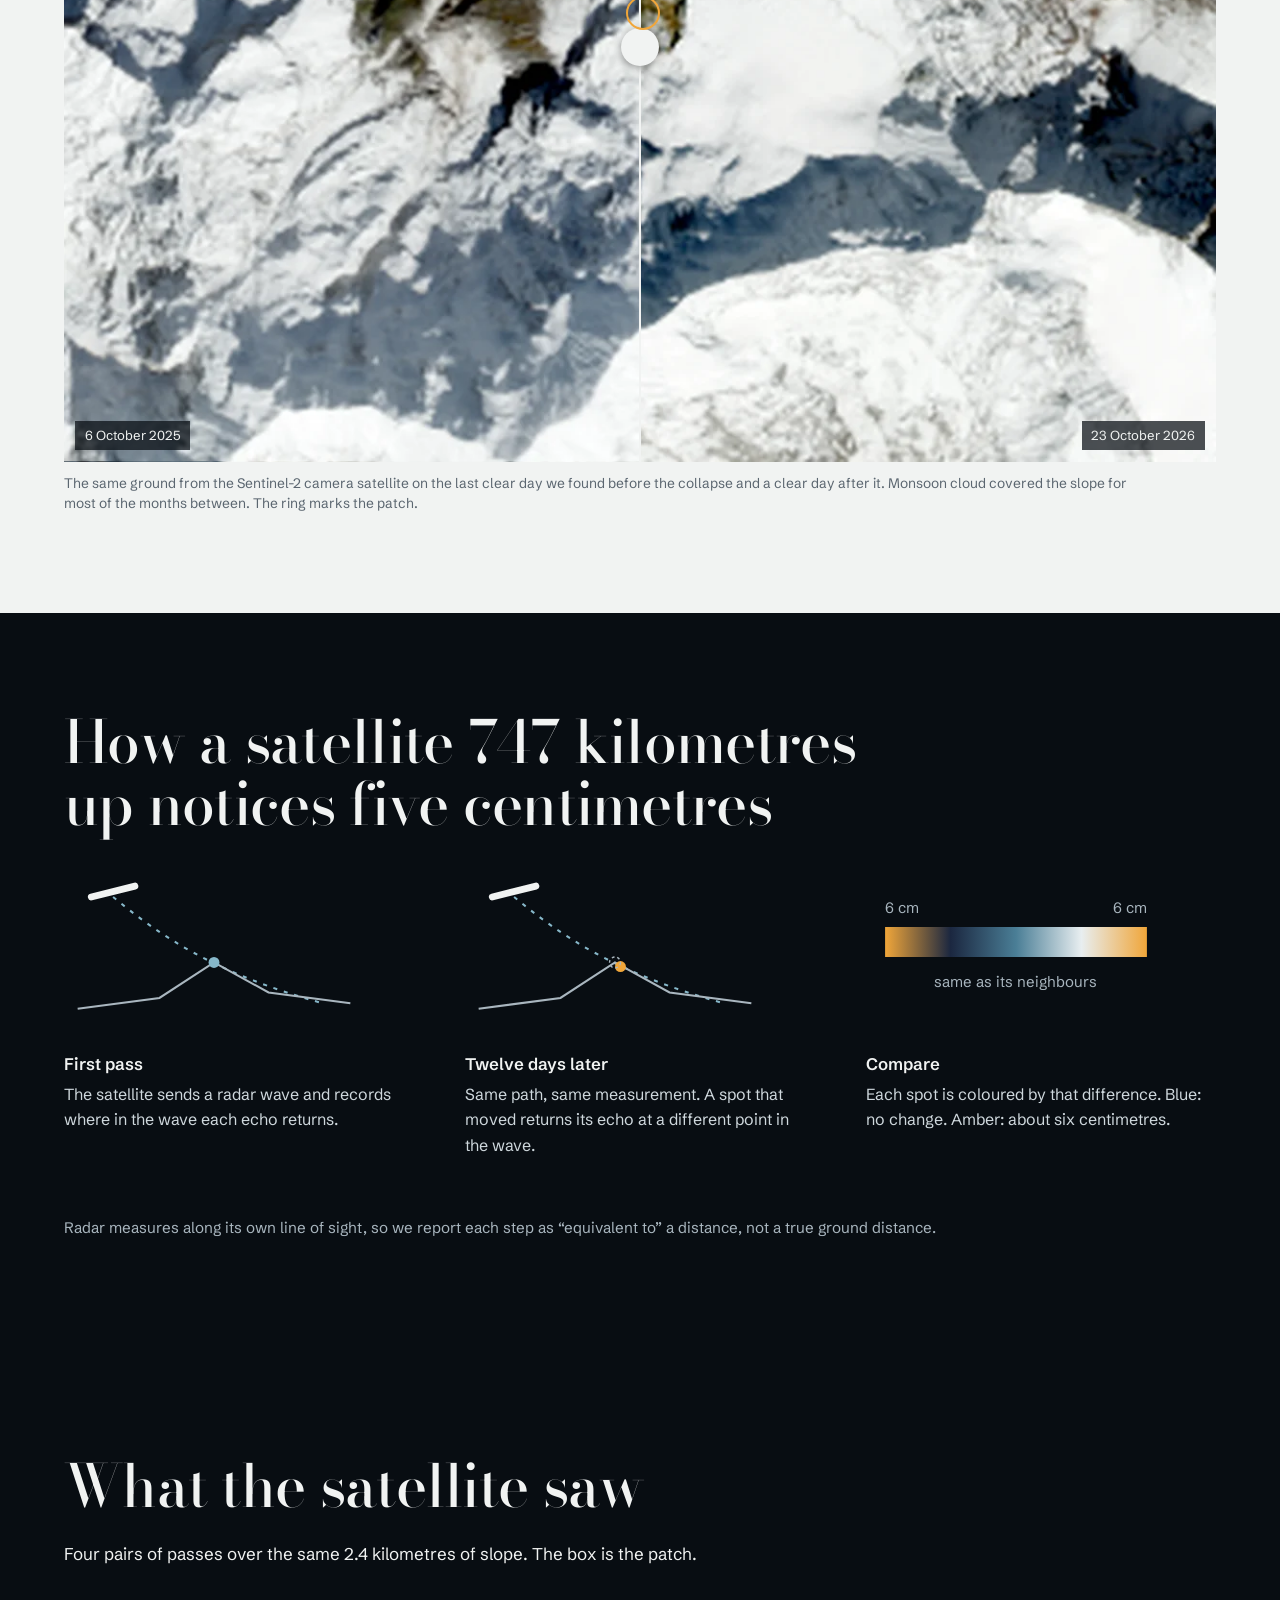
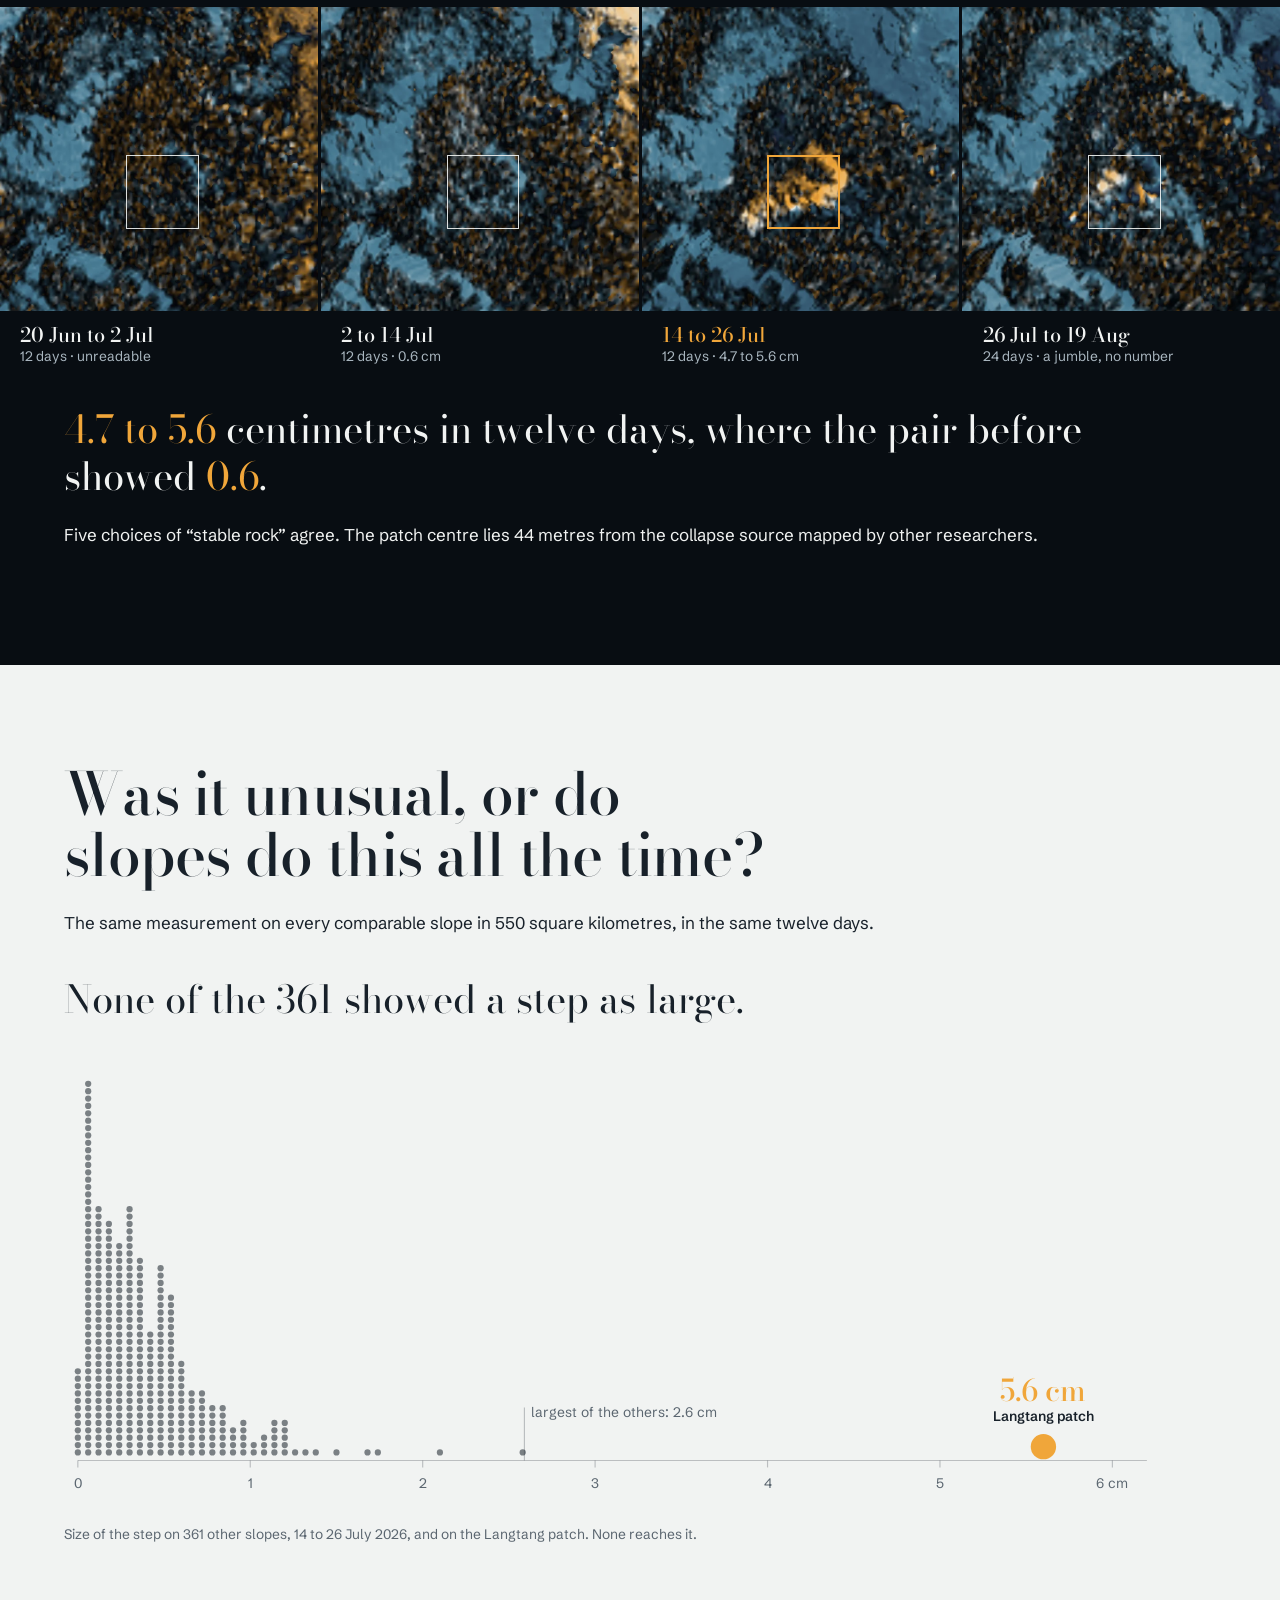
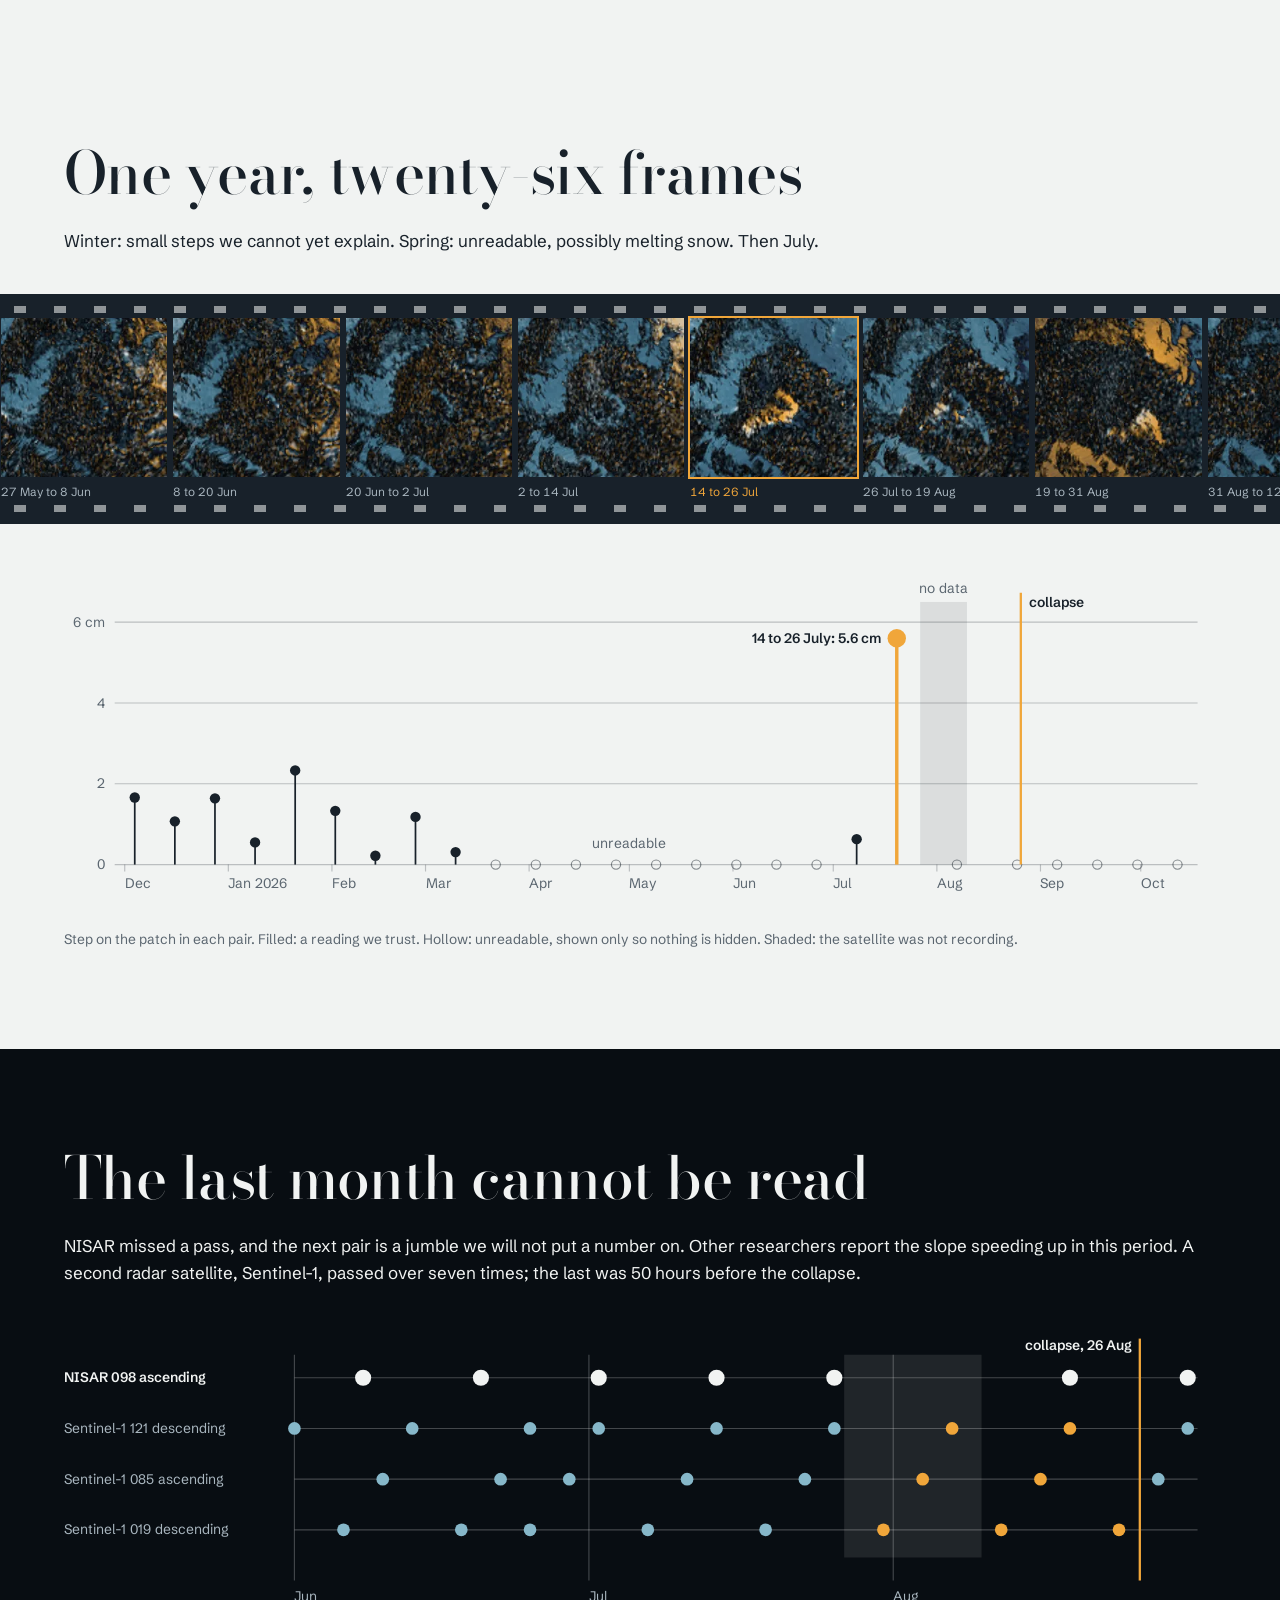
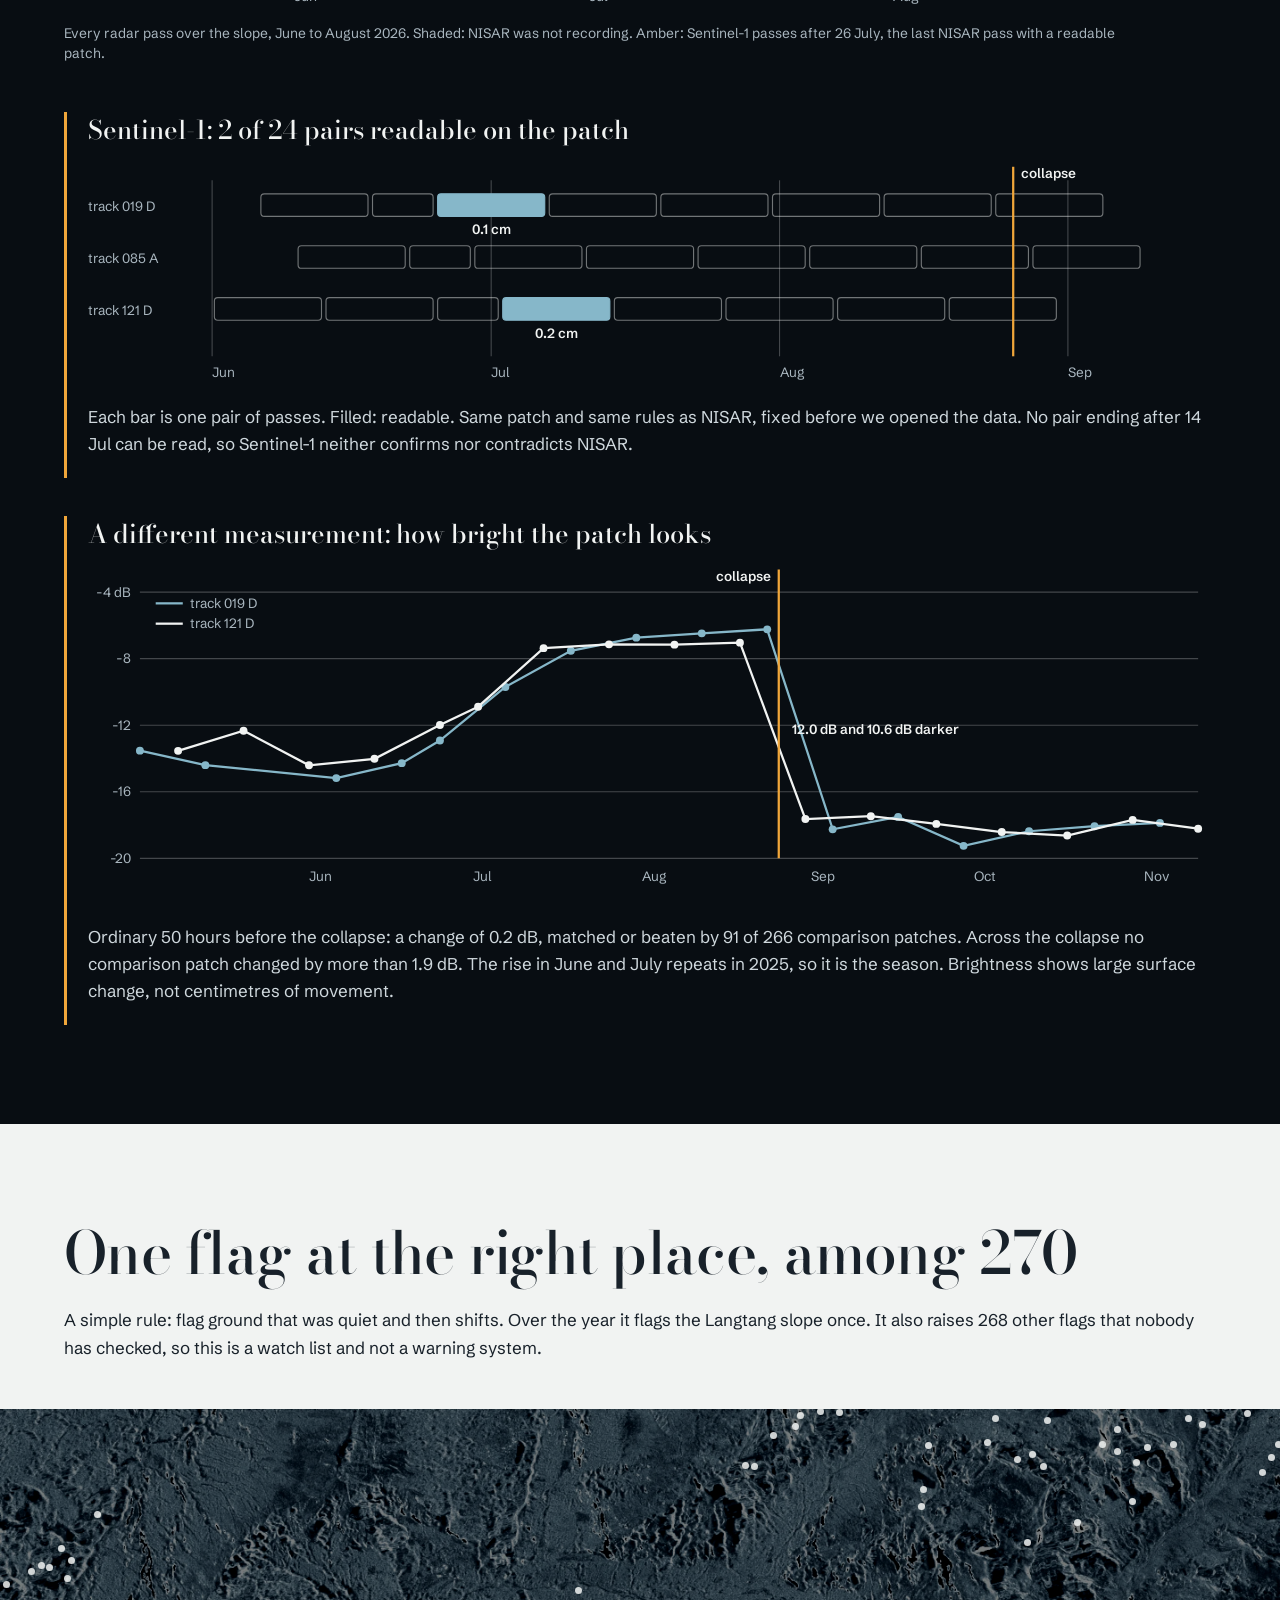
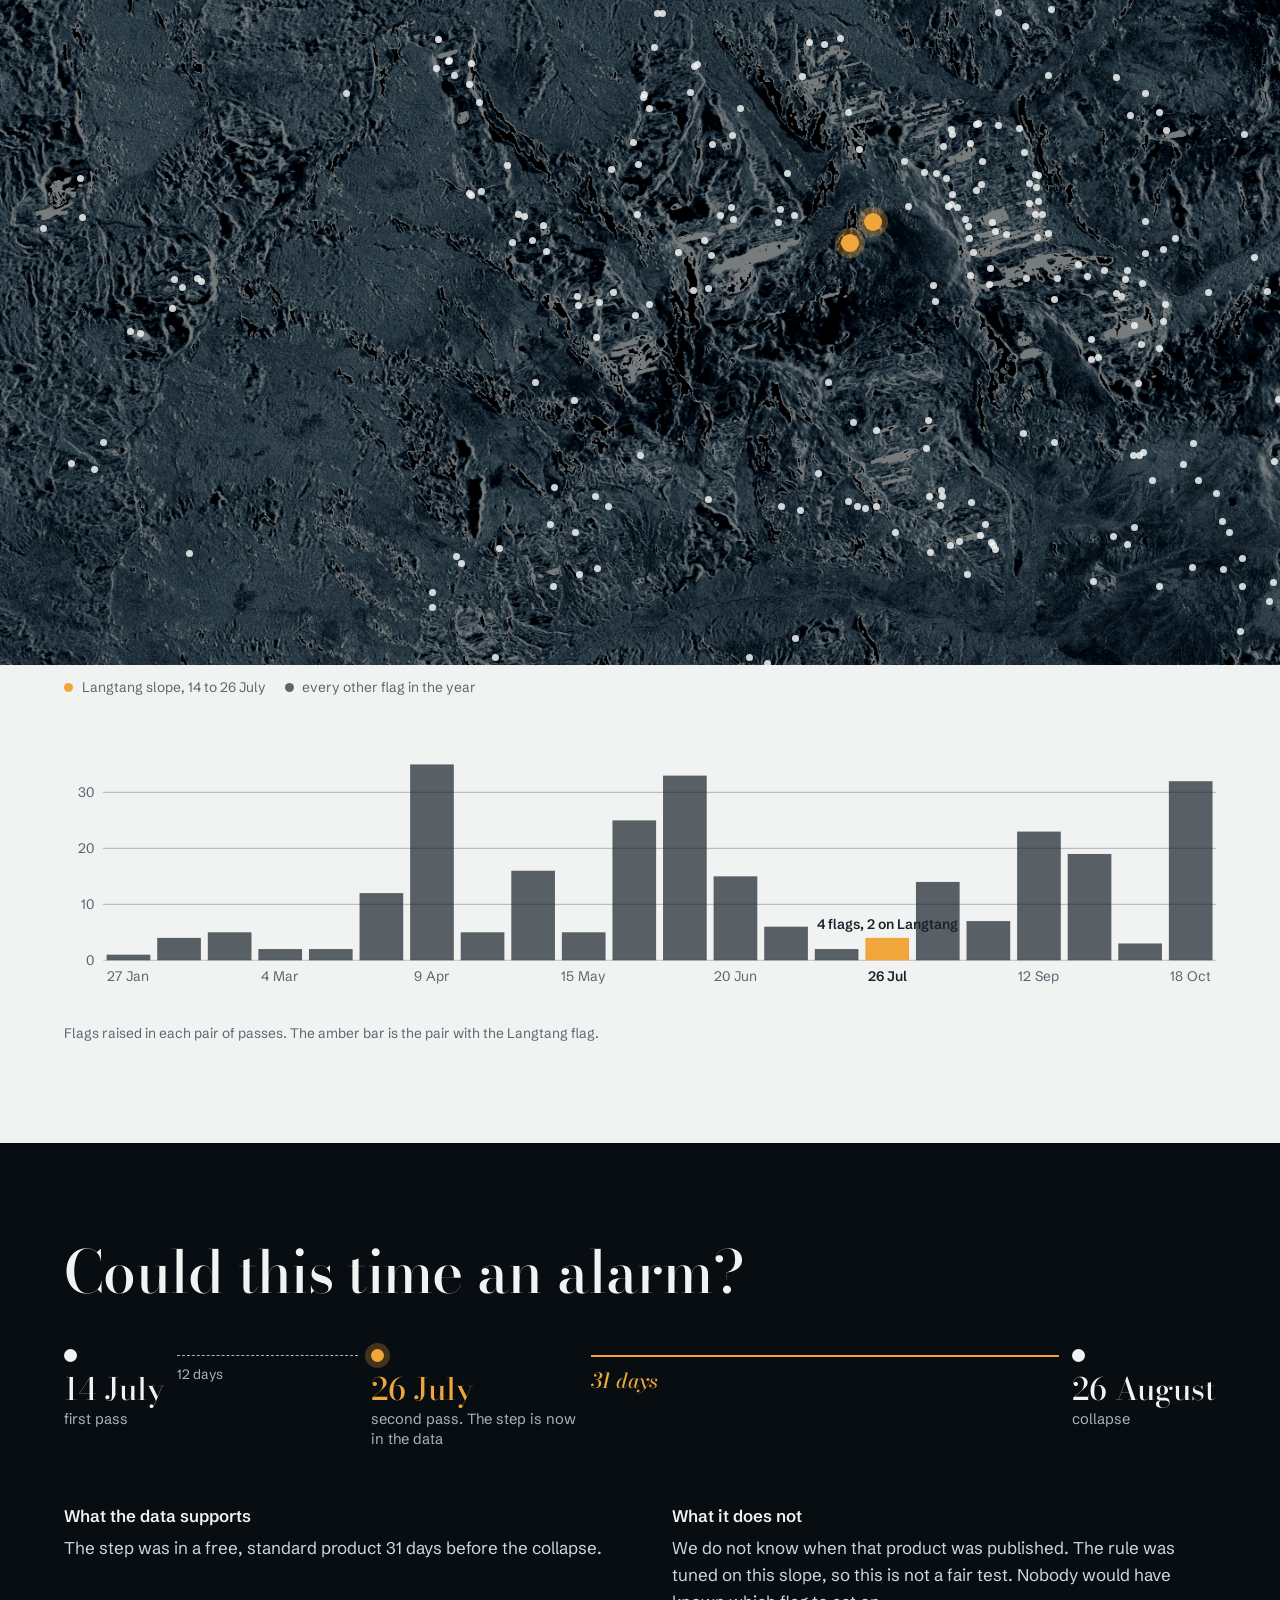
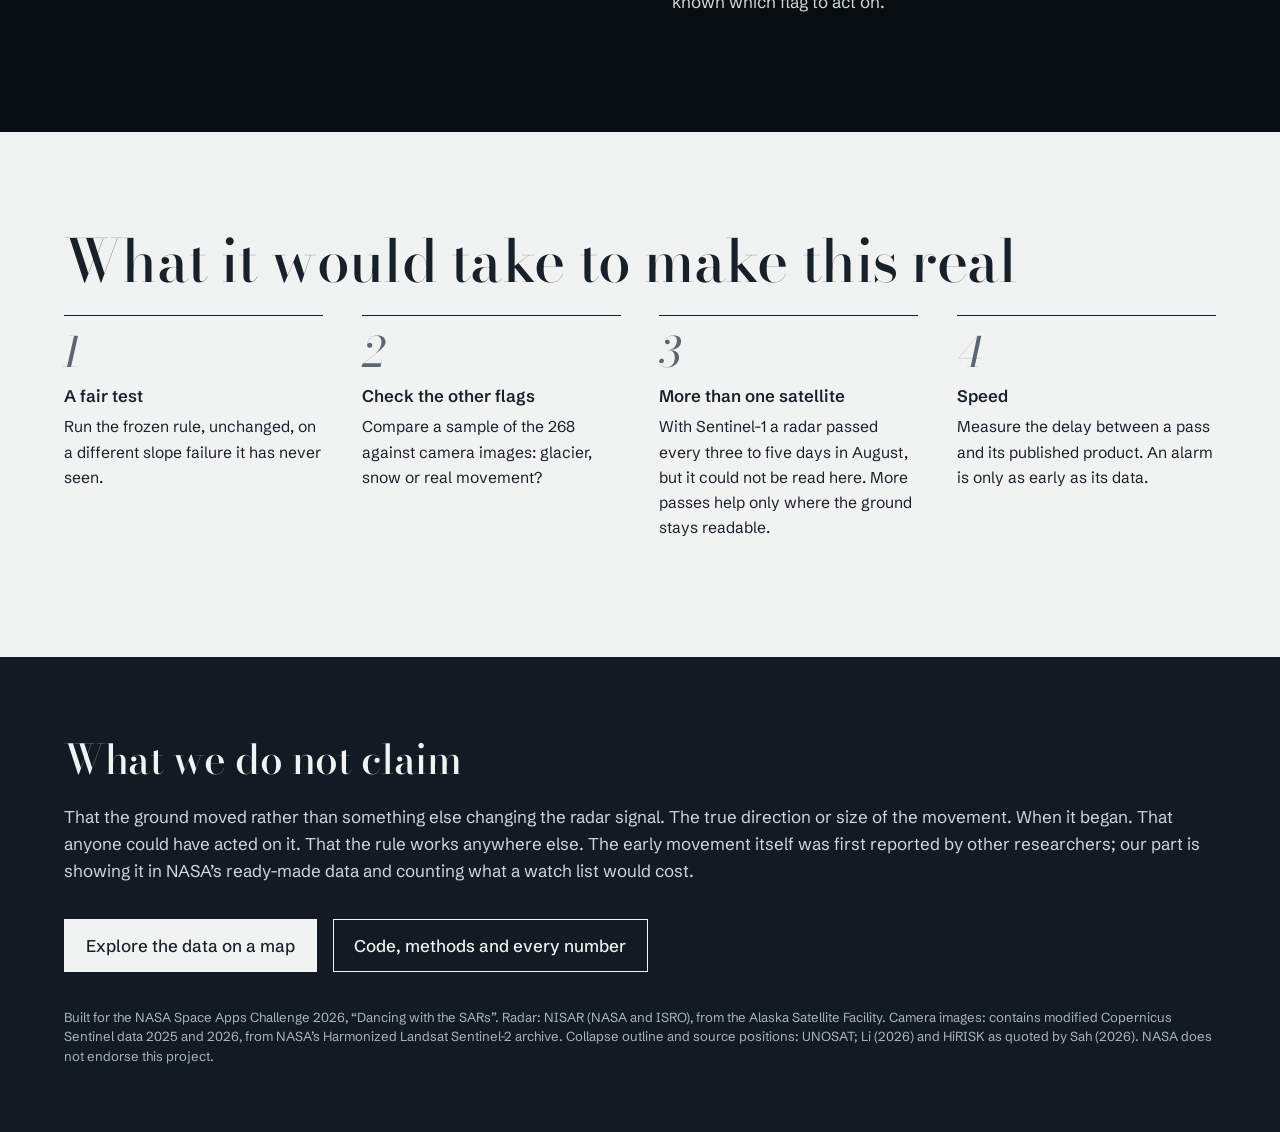
==== commit be3abcbb: "Site: Sentinel-1 brightness chart, shorter text, two chart fixes; README charts - Part 7 now shows t" ====
--- a/docs/index.html
+++ b/docs/index.html
@@ -36,8 +36,7 @@
 <section class="sheet" data-day="0" data-label="days. 26 August 2026, 08:37">
   <div class="col">
     <h2>26 August 2026, 08:37 in the morning</h2>
-    <p>A block of rock and ice about 600 metres wide broke off Langtang Lirung, a 7,227-metre peak in Nepal, at roughly 5,200 metres. It fell more than a kilometre into a border valley and became a flood that ran about 100 kilometres downstream.</p>
-    <p>There were no instruments on the slope. Monsoon cloud hid it from ordinary satellite cameras. Radar satellites see through cloud, and one had been passing over every twelve days.</p>
+    <p>A block of rock and ice about 600 metres wide broke off Langtang Lirung in Nepal and became a flood that ran about 100 kilometres downstream. Cloud hid the slope from cameras. Radar sees through cloud, and one radar satellite had been passing over every twelve days.</p>
   </div>
   <figure class="compare-wrap">
     <div class="tabs" role="tablist" aria-label="Image type">
@@ -64,38 +63,38 @@
     <li>
       <svg viewBox="0 0 220 120" role="img" aria-label="A satellite sends a radar wave to the ground and records the echo."><path d="M20 22 L52 14" class="s-sat"/><path d="M36 22 C70 50 110 78 190 100" class="s-wave"/><path d="M10 104 L70 96 L110 70 L150 92 L210 100" class="s-ground"/><circle cx="110" cy="70" r="4" class="s-dot"/></svg>
       <h3>First pass</h3>
-      <p>The satellite sends a radar wave and records exactly where in the wave the echo comes back from each spot of ground.</p>
+      <p>The satellite sends a radar wave and records where in the wave each echo returns.</p>
     </li>
     <li>
       <svg viewBox="0 0 220 120" role="img" aria-label="Twelve days later the satellite repeats the same measurement."><path d="M20 22 L52 14" class="s-sat"/><path d="M36 22 C70 50 110 78 190 100" class="s-wave"/><path d="M10 104 L70 96 L110 70 L150 92 L210 100" class="s-ground"/><circle cx="114" cy="73" r="4" class="s-dot hot"/><circle cx="110" cy="70" r="4" class="s-ghost"/></svg>
       <h3>Twelve days later</h3>
-      <p>It flies the same path and measures again. If a spot has moved, its echo returns at a slightly different point in the wave.</p>
+      <p>Same path, same measurement. A spot that moved returns its echo at a different point in the wave.</p>
     </li>
     <li>
       <svg viewBox="0 0 220 120" role="img" aria-label="A colour scale: blue for no change, amber for half a wave of change."><defs><linearGradient id="cyc" x1="0" x2="1"><stop offset="0" stop-color="#f0a63a"/><stop offset=".25" stop-color="#1b2740"/><stop offset=".5" stop-color="#4a7e96"/><stop offset=".75" stop-color="#e8eef0"/><stop offset="1" stop-color="#f0a63a"/></linearGradient></defs><rect x="14" y="44" width="192" height="22" fill="url(#cyc)"/><text x="110" y="88" text-anchor="middle" class="s-t">same as its neighbours</text><text x="14" y="34" class="s-t">6 cm</text><text x="206" y="34" text-anchor="end" class="s-t">6 cm</text></svg>
       <h3>Compare</h3>
-      <p>We colour each spot by that difference, measured against solid rock next to it. Blue means no change. Amber means about half a wave, close to six centimetres.</p>
+      <p>Each spot is coloured by that difference. Blue: no change. Amber: about six centimetres.</p>
     </li>
   </ol>
-  <p class="aside col">The radar measures change along its own line of sight, so these are not true ground distances. We report them as “equivalent to” a distance for that reason.</p>
+  <p class="aside col">Radar measures along its own line of sight, so we report each step as “equivalent to” a distance, not a true ground distance.</p>
 </section>
 
 <section class="sheet dark flush" data-day="31" data-label="days before the collapse">
   <div class="col">
     <h2>What the satellite saw</h2>
-    <p>Four pairs of passes over the same 2.4 kilometres of slope. The box is the patch. Dark areas are where the radar could not get a reliable reading.</p>
+    <p>Four pairs of passes over the same 2.4 kilometres of slope. The box is the patch.</p>
   </div>
   <div class="panels" id="panels"></div>
   <div class="col">
     <p class="big"><span id="k-cm">4.7 to 5.6</span> centimetres in twelve days, where the pair before showed <span id="k-prev">0.6</span>.</p>
-    <p>Five different choices of “stable rock” give the same answer. The patch is 0.056 square kilometres, about eight football pitches, and its centre lies 44 metres from the collapse source mapped independently by other researchers.</p>
+    <p>Five choices of “stable rock” agree. The patch centre lies 44 metres from the collapse source mapped by other researchers.</p>
   </div>
 </section>
 
 <section class="sheet" data-day="31" data-label="days before the collapse">
   <div class="col">
     <h2>Was it unusual, or do slopes do this all the time?</h2>
-    <p>We ran the same measurement on every comparable slope in the surrounding 550 square kilometres. Each dot is one slope in the same twelve days.</p>
+    <p>The same measurement on every comparable slope in 550 square kilometres, in the same twelve days.</p>
     <p class="big">None of the 361 showed a step as large.</p>
   </div>
   <figure class="chart"><div id="ch-controls"></div>
@@ -105,7 +104,7 @@
 <section class="sheet" data-day="271" data-label="days of radar passes">
   <div class="col">
     <h2>One year, twenty-six frames</h2>
-    <p>Every pair of passes from November 2025 to October 2026. For most of spring and early summer the patch is unreadable, possibly because of melting snow. In winter it is readable and shows small steps that we cannot yet explain.</p>
+    <p>Winter: small steps we cannot yet explain. Spring: unreadable, possibly melting snow. Then July.</p>
   </div>
   <div class="strip" id="strip" tabindex="0" aria-label="Film strip of the slope in every radar pair"></div>
   <figure class="chart"><div id="ch-year"></div>
@@ -114,9 +113,8 @@
 
 <section class="sheet dark" data-day="24" data-label="days before the collapse">
   <div class="col">
-    <h2>The last twenty-four days are blind</h2>
-    <p>From 27 July to 10 August the satellite was not recording. The next pair spans 24 days and the patch in it is a jumble we will not put a number on. Other researchers, using other methods, report the slope moving faster and faster in exactly this period.</p>
-    <p>A second radar satellite, Sentinel-1, passed over seven times between NISAR’s 26 July pass and the collapse. The last was 50 hours before it.</p>
+    <h2>The last month cannot be read</h2>
+    <p>NISAR missed a pass, and the next pair is a jumble we will not put a number on. Other researchers report the slope speeding up in this period. A second radar satellite, Sentinel-1, passed over seven times; the last was 50 hours before the collapse.</p>
   </div>
   <figure class="chart"><div id="ch-passes"></div>
     <figcaption>Every radar pass over the slope, June to August 2026. Shaded: NISAR was not recording. Amber: Sentinel-1 passes after 26 July, the last NISAR pass with a readable patch.</figcaption></figure>
@@ -126,8 +124,7 @@
 <section class="sheet flush" data-day="31" data-label="days before the collapse">
   <div class="col">
     <h2>One flag at the right place, among 270</h2>
-    <p>We turned the finding into a simple rule: flag any patch of ground that was quiet and then shifts. Run over the whole year, the rule flags the Langtang slope exactly once, in the 14 to 26 July pair.</p>
-    <p>It also raises 268 other flags. We have not checked them. Some will be glaciers and snow; some may be real. Until they are checked, this is a watch list and not a warning system.</p>
+    <p>A simple rule: flag ground that was quiet and then shifts. Over the year it flags the Langtang slope once. It also raises 268 other flags that nobody has checked, so this is a watch list and not a warning system.</p>
   </div>
   <figure class="flagmap">
     <div class="flagmap-img" id="flagmap"><img src="story/radar_wide.webp" alt="Radar image of the study area with every flag marked." width="2868" height="1919" loading="lazy"></div>
@@ -153,11 +150,11 @@
   <div class="two">
     <div>
       <h3>What the data supports</h3>
-      <p>The measurement that shows the step existed 31 days before the collapse, in a standard product anyone can download for free.</p>
+      <p>The step was in a free, standard product 31 days before the collapse.</p>
     </div>
     <div>
       <h3>What it does not</h3>
-      <p>We do not know how soon after 26 July that product was published. Our rule was tuned on this slope, so finding it here is not a fair test. And nobody would have known which of the flags to act on.</p>
+      <p>We do not know when that product was published. The rule was tuned on this slope, so this is not a fair test. Nobody would have known which flag to act on.</p>
     </div>
   </div>
 </section>
@@ -168,8 +165,8 @@
   </div>
   <ol class="next">
     <li><h3>A fair test</h3><p>Run the frozen rule, unchanged, on a different slope failure it has never seen.</p></li>
-    <li><h3>Check the other flags</h3><p>Compare a sample of the 268 against camera images to learn how many are glaciers, snow or real movement.</p></li>
-    <li><h3>More than one satellite</h3><p>NISAR alone looks every twelve days. Together with Sentinel-1, a radar passed over this slope every three to five days in August. On this patch Sentinel-1 could not be read in those weeks, so more passes help only where the ground stays readable.</p></li>
+    <li><h3>Check the other flags</h3><p>Compare a sample of the 268 against camera images: glacier, snow or real movement?</p></li>
+    <li><h3>More than one satellite</h3><p>With Sentinel-1 a radar passed every three to five days in August, but it could not be read here. More passes help only where the ground stays readable.</p></li>
     <li><h3>Speed</h3><p>Measure the delay between a pass and its published product. An alarm is only as early as its data.</p></li>
   </ol>
 </section>
--- a/docs/story.css
+++ b/docs/story.css
@@ -10,7 +10,7 @@
   --display: "Bodoni Moda", "Didot", "Bodoni MT", Georgia, serif;
   --text: "Schibsted Grotesk", "Helvetica Neue", Arial, sans-serif;
   --gut: clamp(16px, 5vw, 72px);
-  --measure: 62ch;
+  --measure: 1320px;
 }
 * { box-sizing: border-box; }
 html { scroll-behavior: smooth; overflow-x: clip; }
@@ -44,17 +44,16 @@
 /* sections */
 .sheet { padding: clamp(4.5rem, 11vh, 9rem) 0; background: var(--snow); color: var(--ink); }
 .sheet.dark { background: var(--night); color: var(--snow); }
-.col { max-width: calc(var(--measure) + 2 * var(--gut)); padding: 0 var(--gut); }
-.col.wide { max-width: calc(78ch + 2 * var(--gut)); }
-h2 { margin: 0 0 1.4rem; font: 500 clamp(2rem, 4.6vw, 3.9rem)/1.04 var(--display); letter-spacing: -.012em; max-width: 18ch; text-wrap: balance; }
+.col, .col.wide { max-width: calc(var(--measure) + 2 * var(--gut)); padding: 0 var(--gut); }
+h2 { margin: 0 0 1.4rem; font: 500 clamp(2rem, 4.6vw, 3.9rem)/1.04 var(--display); letter-spacing: -.012em; text-wrap: balance; }
 h3 { margin: 0 0 .4rem; font: 600 1.05rem/1.3 var(--text); }
 p { margin: 0 0 1.1rem; }
 .sheet p { max-width: var(--measure); }
-.big { font: 400 clamp(1.5rem, 3vw, 2.5rem)/1.2 var(--display); max-width: 24ch !important; margin: 2.5rem 0 1.4rem; }
+.big { font: 400 clamp(1.5rem, 3vw, 2.5rem)/1.2 var(--display); margin: 2.5rem 0 1.4rem; }
 .big span { color: var(--ember); font-variant-numeric: lining-nums; }
 .aside { color: var(--mist); font-size: .95rem; margin-top: 2.5rem; }
 figure { margin: 3rem 0 0; }
-figcaption { padding: .8rem var(--gut) 0; font-size: .86rem; line-height: 1.45; color: var(--granite); max-width: calc(70ch + 2 * var(--gut)); }
+figcaption { padding: .8rem var(--gut) 0; font-size: .86rem; line-height: 1.45; color: var(--granite); }
 .dark figcaption { color: var(--mist); }
 
 /* before / after */
@@ -108,6 +107,7 @@
 /* charts */
 .chart { padding: 0 var(--gut); max-width: 1320px; }
 .chart figcaption { padding-left: 0; }
+.chart.inslot { padding: 0; margin: 1rem 0 1.2rem; max-width: none; }
 .chart svg { width: 100%; height: auto; display: block; overflow: visible; }
 .chart text { font: 12px var(--text); fill: var(--granite); }
 .dark .chart text { fill: var(--mist); }
@@ -119,6 +119,7 @@
 /* Sentinel-1 slot */
 .slot { margin-top: 3rem; }
 .slot-in { border-left: 3px solid var(--ember); padding: .2rem 0 .2rem 1.3rem; }
+.slot-in.second { margin-top: 2.4rem; }
 .slot-in h3 { font: 500 1.6rem/1.15 var(--display); margin-bottom: .6rem; }
 .slot-in p { color: #cfd8dd; }
 .slot table { border-collapse: collapse; margin-top: 1rem; font-size: .92rem; font-variant-numeric: tabular-nums; }
@@ -147,7 +148,7 @@
 .tl-gap.long { flex-grow: 31; border-top: 2px solid var(--ember); }
 .tl-gap i { position: absolute; top: .5rem; left: 0; font-style: normal; font-size: .85rem; color: var(--mist); white-space: nowrap; }
 .tl-gap.long i { color: var(--ember); font: italic 500 1.3rem var(--display); }
-.two { display: grid; grid-template-columns: repeat(2, minmax(0, 34rem)); gap: clamp(1.5rem, 5vw, 5rem); padding: 3.5rem var(--gut) 0; }
+.two { display: grid; grid-template-columns: repeat(2, minmax(0, 1fr)); max-width: calc(1320px + 2 * var(--gut)); gap: clamp(1.5rem, 5vw, 5rem); padding: 3.5rem var(--gut) 0; }
 .two p { color: #cfd8dd; }
 
 /* next steps: a real sequence, so numbered */
@@ -158,7 +159,7 @@
 
 .foot { background: var(--ridge); padding: clamp(4rem, 9vh, 7rem) 0 3rem; }
 .foot h2 { font-size: clamp(1.7rem, 3.2vw, 2.6rem); }
-.foot p { max-width: 78ch; color: #cfd8dd; }
+.foot p { color: #cfd8dd; }
 .links { display: flex; flex-wrap: wrap; gap: .8rem 1rem; margin: 2.2rem 0 !important; }
 .links a { padding: .75rem 1.3rem; border: 1px solid var(--snow); text-decoration: none; font-weight: 500; color: var(--snow); }
 .links a:first-child { background: var(--snow); color: var(--ink); }
@@ -167,7 +168,7 @@
 
 @media (max-width: 900px) {
   .hero-img { left: 0; transform: translate(calc(68vw - 67.8%), -50%); }
-  .chart > div { overflow-x: auto; }
+  .chart > div, .chart.inslot { overflow-x: auto; }
   .chart svg { min-width: 680px; }
   .steps { grid-template-columns: 1fr; }
   .panels { grid-template-columns: repeat(2, minmax(0, 1fr)); }
